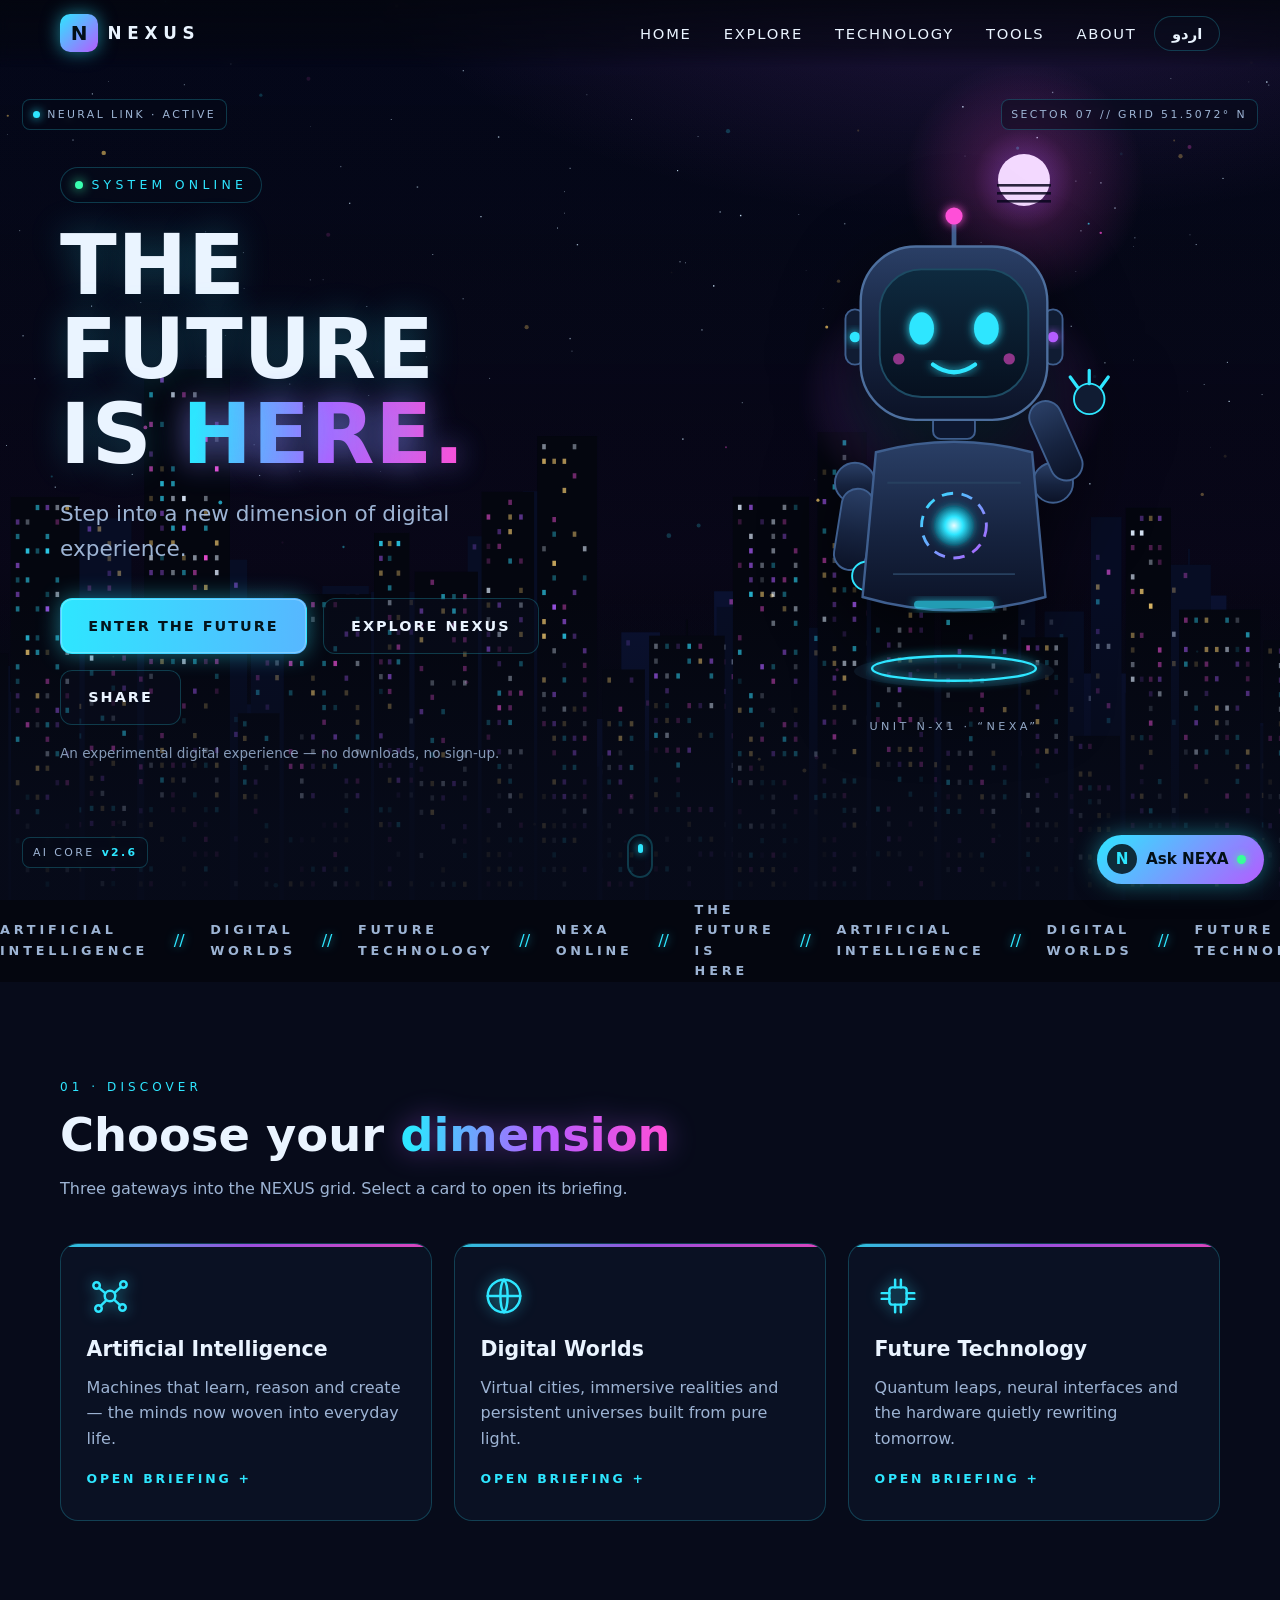
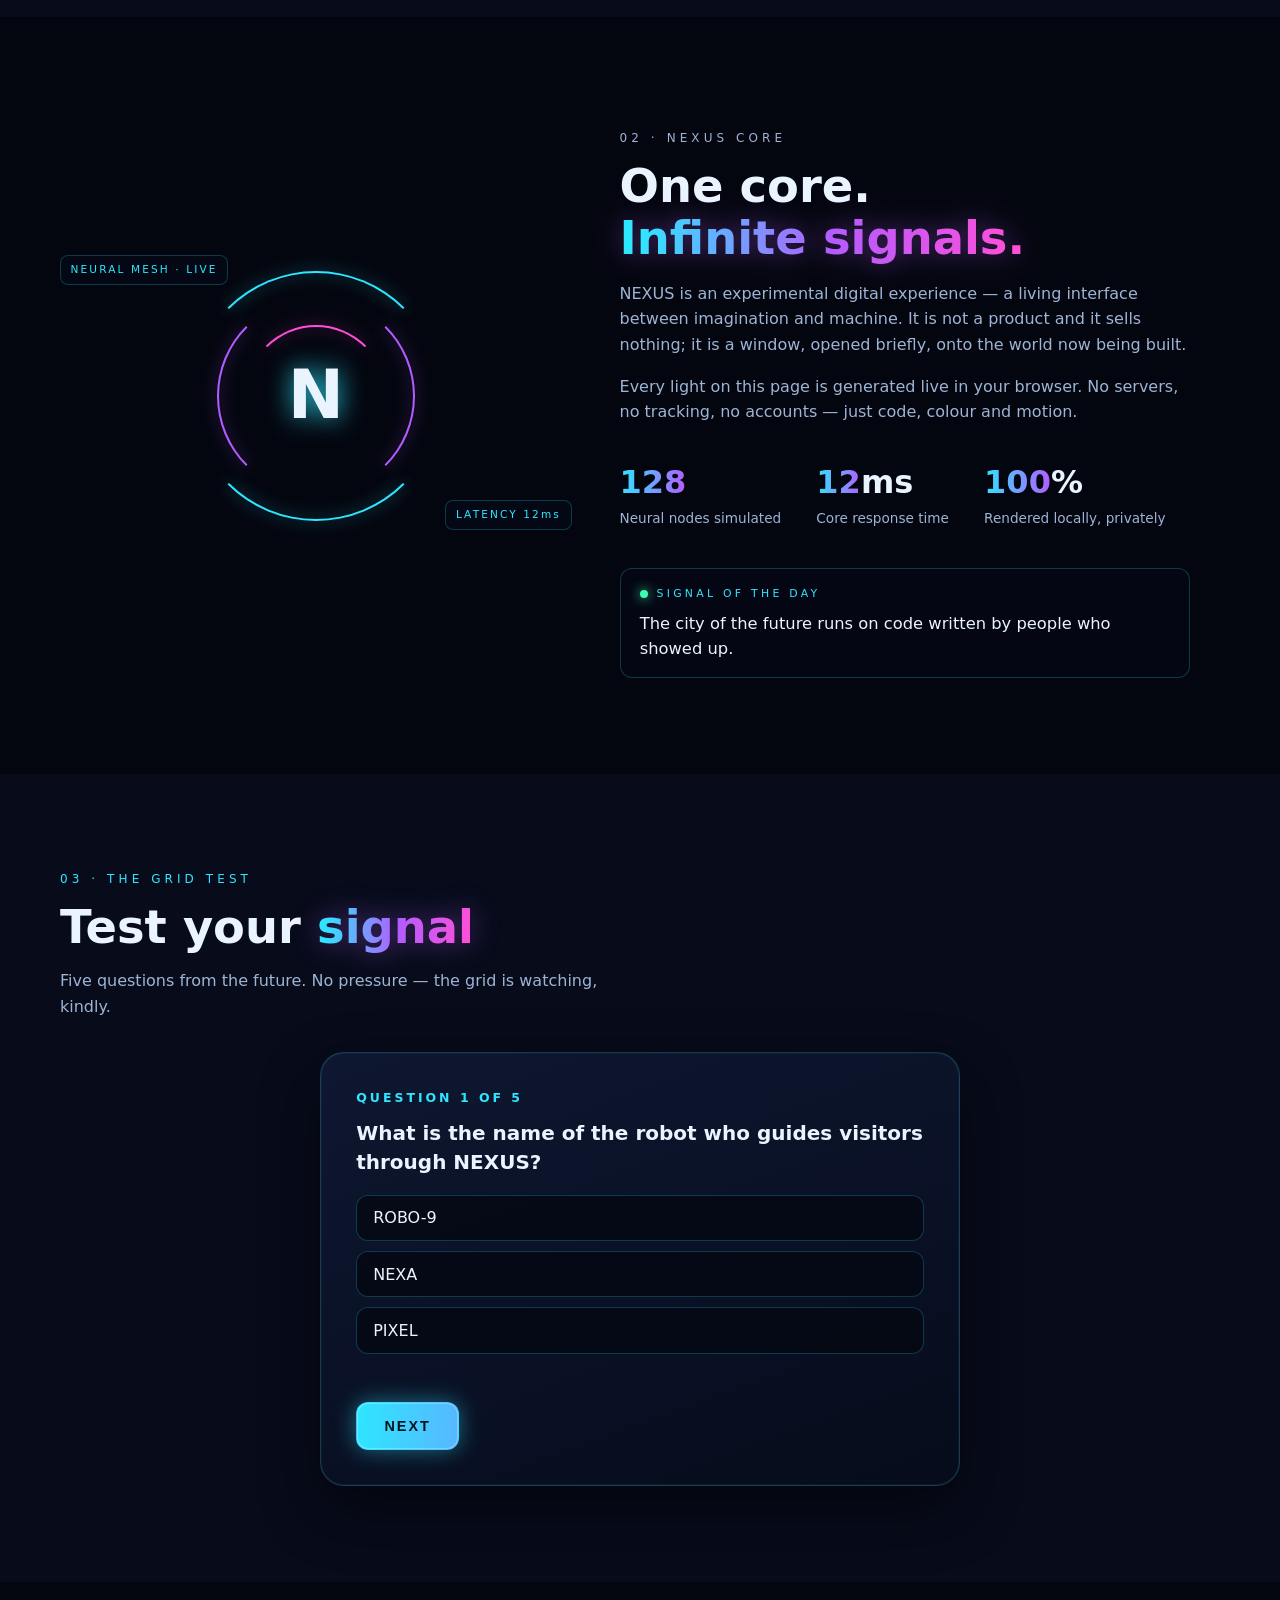
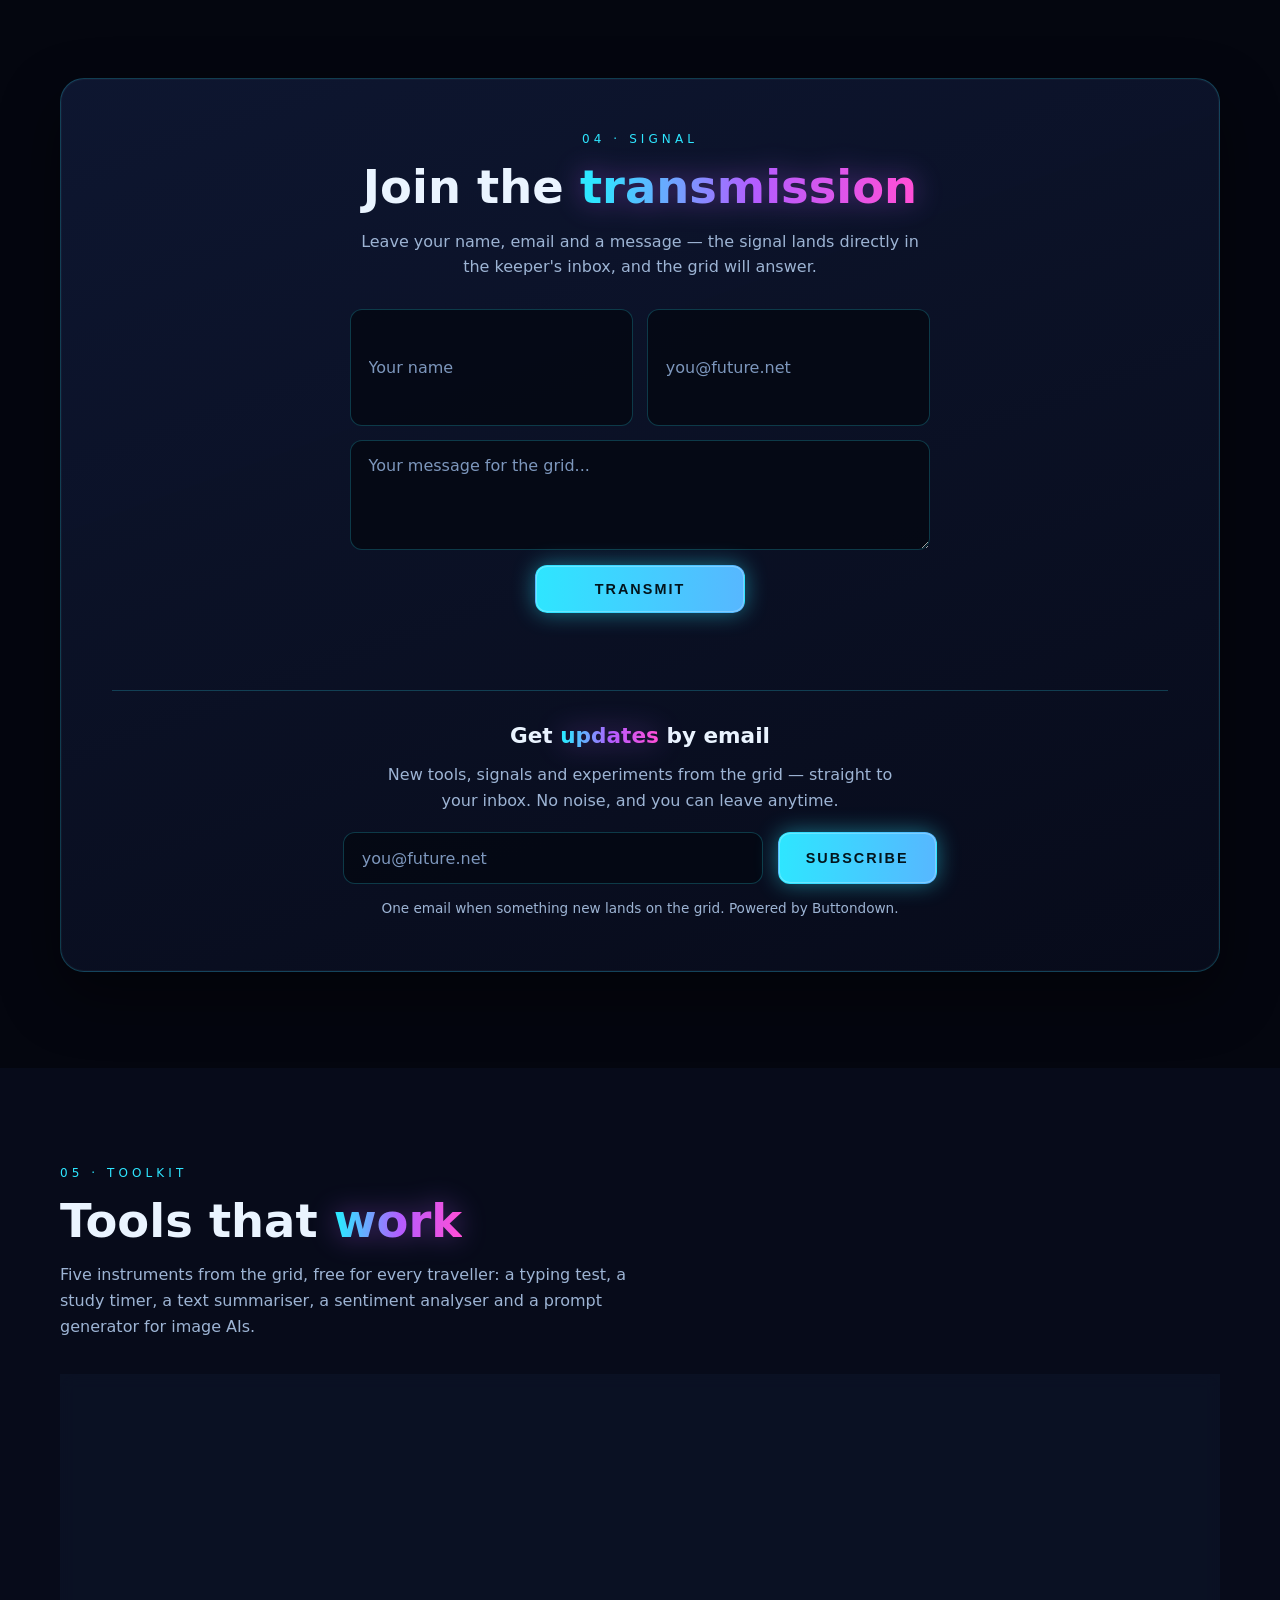
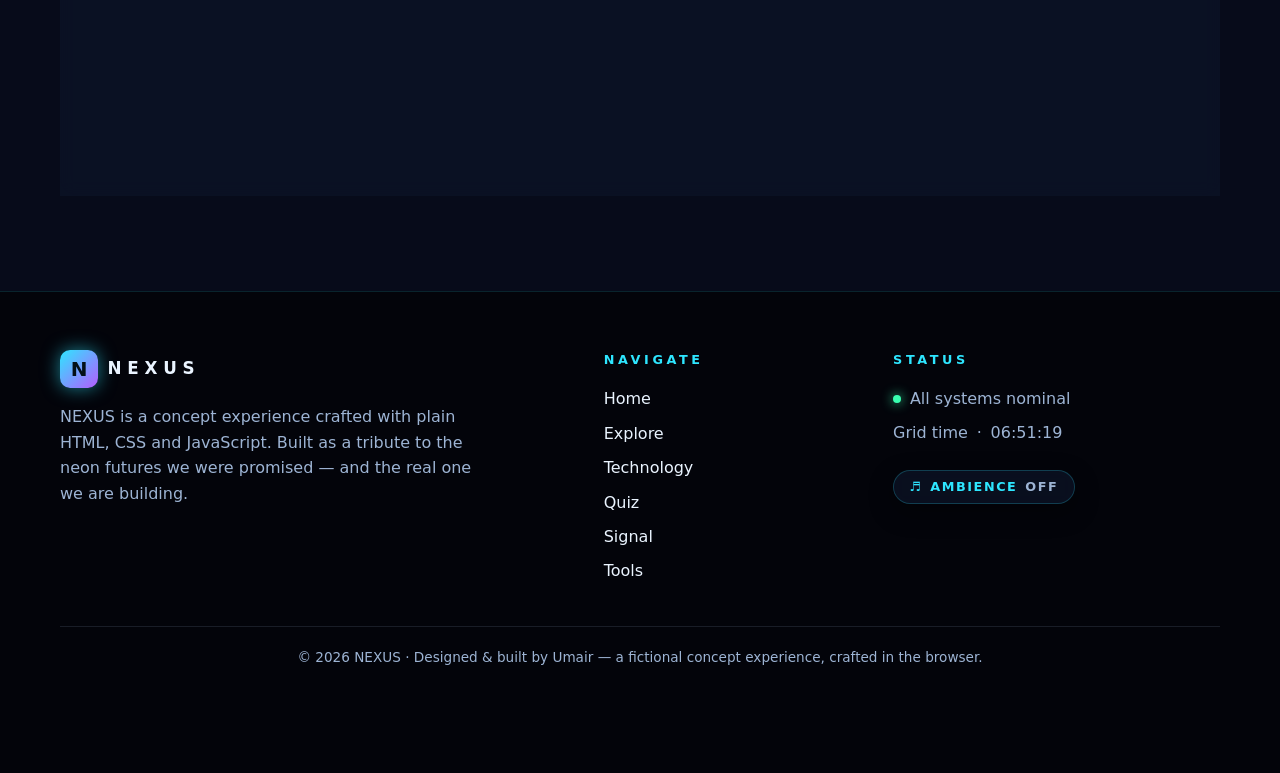
==== index.html @ e4072f74 "Toolkit index with separate tool pages (v16)" ====
<!DOCTYPE html>
<html lang="en">
<head>
<meta charset="UTF-8">
<meta name="viewport" content="width=device-width, initial-scale=1.0">
<meta name="theme-color" content="#04060f">
<title>NEXUS — The Future Is Here</title>
<meta name="description" content="NEXUS is an experimental digital experience: a neon gateway to artificial intelligence, digital worlds and future technology.">
<meta property="og:type" content="website">
<meta property="og:site_name" content="NEXUS">
<meta property="og:title" content="NEXUS — The Future Is Here">
<meta property="og:description" content="Step into a new dimension of digital experience. Meet NEXA, the guide bot of the grid.">
<meta property="og:url" content="https://ummiunoffical-coder.github.io/nexus/">
<meta property="og:image" content="https://ummiunoffical-coder.github.io/nexus/poster.jpg">
<meta property="og:image:width" content="1280">
<meta property="og:image:height" content="1920">
<meta property="og:image:alt" content="Official NEXUS poster: the robot NEXA standing in a neon cyberpunk city">
<meta name="twitter:card" content="summary_large_image">
<meta name="twitter:title" content="NEXUS — The Future Is Here">
<meta name="twitter:description" content="Step into a new dimension of digital experience. Meet NEXA, the guide bot of the grid.">
<meta name="twitter:image" content="https://ummiunoffical-coder.github.io/nexus/poster.jpg">
<link rel="canonical" href="https://ummiunoffical-coder.github.io/nexus/">
<meta name="robots" content="index, follow">
<link rel="icon" href="data:image/svg+xml,%3Csvg xmlns='http://www.w3.org/2000/svg' viewBox='0 0 32 32'%3E%3Crect width='32' height='32' rx='7' fill='%23050814'/%3E%3Cpath d='M9 23V9l14 14V9' stroke='%232ee6ff' stroke-width='3.4' fill='none' stroke-linecap='round' stroke-linejoin='round'/%3E%3C/svg%3E">
<link rel="stylesheet" href="style.css?v=20261115-16">
</head>
<body>

<!-- Boot intro + scroll progress -->
<div class="boot" id="bootOverlay" aria-hidden="true">
  <div class="boot-inner">
    <p class="boot-logo">NEXUS</p>
    <p class="boot-line">SYSTEM BOOTING</p>
    <div class="boot-bar"><span></span></div>
  </div>
</div>
<div class="scroll-progress" id="scrollProgress" aria-hidden="true"></div>

<!-- Skip link for keyboard users -->
<a class="skip-link" href="#explore" data-i18n="skip">Skip to content</a>

<!-- ================= HEADER / NAVIGATION ================= -->
<header class="site-header" id="top">
  <nav class="nav container" aria-label="Main navigation">
    <a class="wordmark" href="#home" aria-label="NEXUS home">
      <span class="wordmark-mark" aria-hidden="true">N</span>
      <span class="wordmark-text">NEXUS</span>
    </a>
    <div class="nav-right">
    <ul class="nav-links" id="navLinks">
      <li><a href="#home" data-i18n="nav.home">Home</a></li>
      <li><a href="#explore" data-i18n="nav.explore">Explore</a></li>
      <li><a href="#technology" data-i18n="nav.technology">Technology</a></li>
      <li><a href="#tools" data-i18n="nav.tools">Tools</a></li>
      <li><a href="#about" data-i18n="nav.about">About</a></li>
    </ul>
    <button class="lang-toggle" id="langToggle" type="button" aria-label="Switch language to Urdu">اردو</button>
    <button class="nav-toggle" id="navToggle" aria-expanded="false" aria-controls="navLinks" aria-label="Open menu">
      <span></span><span></span><span></span>
    </button>
    </div>
  </nav>
</header>

<main>
<!-- ================= HERO ================= -->
<section class="hero" id="home" aria-label="NEXUS hero">
  <!-- Animated neon city rendered on canvas by script.js -->
  <canvas id="cityCanvas" class="city-canvas" aria-hidden="true"></canvas>
  <div class="hero-fog" aria-hidden="true"></div>

  <!-- Floating HUD labels -->
  <div class="hud hud-tl" aria-hidden="true"><span class="hud-dot"></span>NEURAL LINK · ACTIVE</div>
  <div class="hud hud-tr" aria-hidden="true">SECTOR 07 // GRID 51.5072° N</div>
  <div class="hud hud-bl" aria-hidden="true">AI CORE <strong>v2.6</strong></div>
  <div class="hud hud-br" aria-hidden="true">PWR ▮▮▮▮▯ 98%</div>

  <div class="hero-inner container">
    <div class="hero-copy">
      <p class="status-label"><span class="status-dot" aria-hidden="true"></span><span data-i18n="hero.status">SYSTEM ONLINE</span></p>
      <h1 class="hero-title">THE FUTURE<br>IS <span class="grad-text">HERE.</span></h1>
      <p class="hero-sub" data-i18n="hero.sub">Step into a new dimension of digital experience.</p>
      <div class="hero-actions">
        <a class="btn btn-primary" href="#explore" id="enterBtn" data-i18n="hero.enter">ENTER THE FUTURE</a>
        <a class="btn btn-ghost" href="#technology" data-i18n="hero.explore">EXPLORE NEXUS</a>
        <a class="btn btn-ghost" href="https://wa.me/?text=NEXUS%20%E2%80%94%20The%20Future%20Is%20Here.%20Step%20into%20a%20new%20dimension%20of%20digital%20experience%3A%20https%3A%2F%2Fummiunoffical-coder.github.io%2Fnexus%2F" target="_blank" rel="noopener" data-i18n="hero.share">SHARE</a>
      </div>
      <p class="hero-note" data-i18n="hero.note">An experimental digital experience — no downloads, no sign-up.</p>
    </div>

    <!-- ===== Friendly AI robot (layered SVG, animated by CSS/JS) ===== -->
    <div class="robot-wrap" id="robotWrap" aria-hidden="true">
      <div class="robot-halo"></div>
      <svg class="robot" viewBox="0 0 420 540" aria-hidden="true" focusable="false">
        <defs>
          <linearGradient id="bodyGrad" x1="0" y1="0" x2="0" y2="1">
            <stop offset="0" stop-color="#2a3f66"/>
            <stop offset=".55" stop-color="#16233f"/>
            <stop offset="1" stop-color="#0b1226"/>
          </linearGradient>
          <linearGradient id="faceGrad" x1="0" y1="0" x2="0" y2="1">
            <stop offset="0" stop-color="#0e2a3f"/>
            <stop offset="1" stop-color="#06101f"/>
          </linearGradient>
          <linearGradient id="accentGrad" x1="0" y1="0" x2="1" y2="1">
            <stop offset="0" stop-color="#2ee6ff"/>
            <stop offset="1" stop-color="#b45cff"/>
          </linearGradient>
          <radialGradient id="coreGrad" cx=".5" cy=".5" r=".5">
            <stop offset="0" stop-color="#eafcff"/>
            <stop offset=".45" stop-color="#2ee6ff"/>
            <stop offset="1" stop-color="#0e5a74"/>
          </radialGradient>
          <filter id="softGlow" x="-60%" y="-60%" width="220%" height="220%">
            <feGaussianBlur stdDeviation="5" result="b"/>
            <feMerge><feMergeNode in="b"/><feMergeNode in="SourceGraphic"/></feMerge>
          </filter>
        </defs>

        <!-- hover glow disc -->
        <ellipse class="hover-disc" cx="210" cy="498" rx="105" ry="17" fill="#123" opacity=".55"/>
        <ellipse class="hover-ring" cx="210" cy="495" rx="86" ry="13" fill="none" stroke="#2ee6ff" stroke-width="2.5" filter="url(#softGlow)"/>

        <!-- left arm (viewer left, resting) -->
        <g class="arm arm-left">
          <circle cx="106" cy="300" r="21" fill="url(#bodyGrad)" stroke="#3f5f8f" stroke-width="2"/>
          <rect x="88" y="306" width="34" height="86" rx="17" fill="url(#bodyGrad)" stroke="#3f5f8f" stroke-width="2" transform="rotate(9 105 349)"/>
          <circle cx="118" cy="398" r="15" fill="#101c33" stroke="#2ee6ff" stroke-width="2"/>
        </g>
        <!-- right arm (viewer right, friendly wave) -->
        <g class="arm arm-right">
          <circle cx="314" cy="300" r="21" fill="url(#bodyGrad)" stroke="#3f5f8f" stroke-width="2"/>
          <rect x="300" y="212" width="34" height="88" rx="17" fill="url(#bodyGrad)" stroke="#3f5f8f" stroke-width="2" transform="rotate(-24 317 256)"/>
          <circle cx="352" cy="212" r="16" fill="#101c33" stroke="#2ee6ff" stroke-width="2"/>
          <path d="M352 196 v-14 M340 200 l-8-11 M364 200 l8-11" stroke="#2ee6ff" stroke-width="3.4" stroke-linecap="round"/>
        </g>

        <!-- torso -->
        <path d="M128 268 Q210 246 292 268 L306 420 Q210 448 114 420 Z" fill="url(#bodyGrad)" stroke="#3f5f8f" stroke-width="2.5"/>
        <path d="M140 300 H280 M146 396 H274" stroke="#27405f" stroke-width="2"/>
        <!-- chest core -->
        <circle class="core-ring" cx="210" cy="345" r="34" fill="none" stroke="url(#accentGrad)" stroke-width="3"/>
        <circle class="core" cx="210" cy="345" r="21" fill="url(#coreGrad)" filter="url(#softGlow)"/>
        <!-- waist light strip -->
        <rect x="168" y="424" width="84" height="8" rx="4" fill="#2ee6ff" opacity=".65" filter="url(#softGlow)"/>

        <!-- neck -->
        <rect x="188" y="228" width="44" height="26" rx="8" fill="#0d1730" stroke="#3f5f8f" stroke-width="2"/>

        <!-- head group (gentle tilt via CSS) -->
        <g class="robot-head">
          <!-- antenna -->
          <line x1="210" y1="58" x2="210" y2="26" stroke="#3f5f8f" stroke-width="5" stroke-linecap="round"/>
          <circle class="antenna-orb" cx="210" cy="20" r="9" fill="#ff4fd8" filter="url(#softGlow)"/>
          <!-- ear pods -->
          <rect x="96" y="118" width="20" height="58" rx="10" fill="#101c33" stroke="#3f5f8f" stroke-width="2"/>
          <rect x="304" y="118" width="20" height="58" rx="10" fill="#101c33" stroke="#3f5f8f" stroke-width="2"/>
          <circle cx="106" cy="147" r="5.5" fill="#2ee6ff" filter="url(#softGlow)"/>
          <circle cx="314" cy="147" r="5.5" fill="#b45cff" filter="url(#softGlow)"/>
          <!-- head shell -->
          <rect x="112" y="52" width="196" height="182" rx="58" fill="url(#bodyGrad)" stroke="#4d6f9e" stroke-width="2.5"/>
          <!-- face screen -->
          <rect x="132" y="76" width="156" height="134" rx="44" fill="url(#faceGrad)" stroke="#1d4b63" stroke-width="2"/>
          <!-- eyes -->
          <g class="eyes">
            <ellipse class="eye" cx="176" cy="138" rx="13" ry="17" fill="#2ee6ff" filter="url(#softGlow)"/>
            <ellipse class="eye" cx="244" cy="138" rx="13" ry="17" fill="#2ee6ff" filter="url(#softGlow)"/>
          </g>
          <!-- smile -->
          <path d="M188 176 Q210 192 232 176" fill="none" stroke="#2ee6ff" stroke-width="4.5" stroke-linecap="round" filter="url(#softGlow)"/>
          <!-- cheeks -->
          <circle cx="152" cy="170" r="6" fill="#ff4fd8" opacity=".55"/>
          <circle cx="268" cy="170" r="6" fill="#ff4fd8" opacity=".55"/>
        </g>
      </svg>
      <p class="robot-tag">UNIT N-X1 · “NEXA”</p>
    </div>
  </div>

  <a class="scroll-cue" href="#explore" aria-label="Scroll down to explore">
    <span></span>
  </a>
</section>

<!-- ================= DISCOVER ================= -->
<div class="marquee" aria-hidden="true">
  <div class="marquee-track">
    <span>ARTIFICIAL INTELLIGENCE</span><i>//</i><span>DIGITAL WORLDS</span><i>//</i><span>FUTURE TECHNOLOGY</span><i>//</i><span>NEXA ONLINE</span><i>//</i><span>THE FUTURE IS HERE</span><i>//</i>
    <span>ARTIFICIAL INTELLIGENCE</span><i>//</i><span>DIGITAL WORLDS</span><i>//</i><span>FUTURE TECHNOLOGY</span><i>//</i><span>NEXA ONLINE</span><i>//</i><span>THE FUTURE IS HERE</span><i>//</i>
  </div>
</div>

<section class="section" id="explore" aria-labelledby="discoverTitle">
  <div class="container">
    <p class="section-kicker reveal" data-i18n="discover.kicker">01 · DISCOVER</p>
    <h2 class="section-title reveal" id="discoverTitle" data-i18n="discover.title">Choose your <span class="grad-text">dimension</span></h2>
    <p class="section-sub reveal" data-i18n="discover.sub">Three gateways into the NEXUS grid. Select a card to open its briefing.</p>

    <div class="cards">
      <article class="card reveal" tabindex="0" role="button" aria-expanded="false" data-card>
        <div class="card-icon" aria-hidden="true">
          <svg viewBox="0 0 48 48"><circle cx="24" cy="24" r="5.5"/><circle cx="10" cy="13" r="3.4"/><circle cx="38" cy="12" r="3.4"/><circle cx="12" cy="37" r="3.4"/><circle cx="37" cy="36" r="3.4"/><path d="M19 21 12.5 15.5M29 20.5 35 15M20 28.5 14 34.5M28.5 28 34.5 33.5"/></svg>
        </div>
        <h3 data-i18n="card1.title">Artificial Intelligence</h3>
        <p data-i18n="card1.text">Machines that learn, reason and create — the minds now woven into everyday life.</p>
        <div class="card-more">
          <p data-i18n="card1.more">From language models to vision systems, modern AI predicts, generates and decides in milliseconds. NEXUS maps where this intelligence is heading next — and what it means for the humans guiding it.</p>
        </div>
        <span class="card-cta">OPEN BRIEFING +</span>
      </article>

      <article class="card reveal" tabindex="0" role="button" aria-expanded="false" data-card>
        <div class="card-icon" aria-hidden="true">
          <svg viewBox="0 0 48 48"><circle cx="24" cy="24" r="17"/><path d="M7 24h34M24 7c5 5.4 5 28.6 0 34M24 7c-5 5.4-5 28.6 0 34"/></svg>
        </div>
        <h3 data-i18n="card2.title">Digital Worlds</h3>
        <p data-i18n="card2.text">Virtual cities, immersive realities and persistent universes built from pure light.</p>
        <div class="card-more">
          <p data-i18n="card2.more">Digital worlds are no longer games alone — they are workplaces, classrooms and concert halls. Step through the portal and explore how entire societies are being prototyped inside simulated space.</p>
        </div>
        <span class="card-cta">OPEN BRIEFING +</span>
      </article>

      <article class="card reveal" tabindex="0" role="button" aria-expanded="false" data-card>
        <div class="card-icon" aria-hidden="true">
          <svg viewBox="0 0 48 48"><rect x="15" y="15" width="18" height="18" rx="3"/><path d="M21 15V7M27 15V7M21 41v-8M27 41v-8M15 21H7M15 27H7M41 21h-8M41 27h-8"/></svg>
        </div>
        <h3 data-i18n="card3.title">Future Technology</h3>
        <p data-i18n="card3.text">Quantum leaps, neural interfaces and the hardware quietly rewriting tomorrow.</p>
        <div class="card-more">
          <p data-i18n="card3.more">Chips that think, networks that feel instant, machines that build machines. This briefing tracks the inventions moving from laboratory prototypes to the device in your pocket.</p>
        </div>
        <span class="card-cta">OPEN BRIEFING +</span>
      </article>
    </div>
  </div>
</section>

<!-- ================= NEXUS CORE ================= -->
<section class="section core-section" id="technology" aria-labelledby="coreTitle">
  <div class="container core-grid">
    <div class="core-visual reveal" aria-hidden="true">
      <div class="core-orb">
        <div class="ring ring-1"></div>
        <div class="ring ring-2"></div>
        <div class="ring ring-3"></div>
        <div class="core-center">N</div>
      </div>
      <div class="core-chip chip-a">NEURAL MESH · LIVE</div>
      <div class="core-chip chip-b">LATENCY 12ms</div>
    </div>
    <div class="core-copy">
      <p class="section-kicker reveal" data-i18n="core.kicker">02 · NEXUS CORE</p>
      <h2 class="section-title reveal" id="coreTitle" data-i18n="core.title">One core.<br><span class="grad-text">Infinite signals.</span></h2>
      <p class="reveal" data-i18n="core.p1">NEXUS is an experimental digital experience — a living interface between imagination and machine. It is not a product and it sells nothing; it is a window, opened briefly, onto the world now being built.</p>
      <p class="reveal" data-i18n="core.p2">Every light on this page is generated live in your browser. No servers, no tracking, no accounts — just code, colour and motion.</p>
      <dl class="stats reveal">
        <div><dt><span data-count="128">0</span></dt><dd data-i18n="core.stat1">Neural nodes simulated</dd></div>
        <div><dt><span data-count="12">0</span>ms</dt><dd data-i18n="core.stat2">Core response time</dd></div>
        <div><dt><span data-count="100">0</span>%</dt><dd data-i18n="core.stat3">Rendered locally, privately</dd></div>
      </dl>
      <div class="sotd reveal">
        <p class="sotd-label"><span class="status-dot" aria-hidden="true"></span><span data-i18n="sotd.label">SIGNAL OF THE DAY</span></p>
        <p class="sotd-text" id="sotdText">Tuning into today's frequency...</p>
      </div>
    </div>
  </div>
</section>

<!-- ================= THE GRID TEST (quiz) ================= -->
<section class="section" id="quiz" aria-labelledby="quizTitle">
  <div class="container">
    <p class="section-kicker reveal" data-i18n="quiz.kicker">03 · THE GRID TEST</p>
    <h2 class="section-title reveal" id="quizTitle" data-i18n="quiz.title">Test your <span class="grad-text">signal</span></h2>
    <p class="section-sub reveal" data-i18n="quiz.sub">Five questions from the future. No pressure — the grid is watching, kindly.</p>
    <div class="quiz-panel reveal" id="quizPanel">
      <p class="quiz-progress" id="quizProgress">Question 1 of 5</p>
      <h3 class="quiz-q" id="quizQ"></h3>
      <div class="quiz-opts" id="quizOpts"></div>
      <p class="quiz-feedback" id="quizFeedback" role="status" aria-live="polite"></p>
      <button class="btn btn-primary quiz-next" id="quizNext" type="button" hidden>NEXT</button>
      <div class="quiz-result" id="quizResult" hidden>
        <p class="quiz-score" id="quizScore"></p>
        <p class="quiz-rank" id="quizRank"></p>
        <button class="btn btn-ghost" id="quizRestart" type="button" data-i18n="quiz.playAgain">PLAY AGAIN</button>
      </div>
    </div>
  </div>
</section>

<!-- ================= SIGNAL ================= -->
<section class="section" id="signal" aria-labelledby="signalTitle">
  <div class="container">
    <div class="signal-panel reveal">
      <p class="section-kicker" data-i18n="signal.kicker">04 · SIGNAL</p>
      <h2 class="section-title" id="signalTitle" data-i18n="signal.title">Join the <span class="grad-text">transmission</span></h2>
      <p class="section-sub" data-i18n="signal.sub">Leave your name, email and a message — the signal lands directly in the keeper's inbox, and the grid will answer.</p>
      <form class="signal-form signal-form-v2" id="signalForm" novalidate>
        <div class="signal-row">
          <label class="visually-hidden" for="signalName">Your name</label>
          <input type="text" id="signalName" name="name" data-i18n-ph="signal.namePh" placeholder="Your name" autocomplete="name" maxlength="80">
          <label class="visually-hidden" for="signalEmail">Email address</label>
          <input type="email" id="signalEmail" name="email" data-i18n-ph="signal.emailPh" placeholder="you@future.net" autocomplete="email">
        </div>
        <label class="visually-hidden" for="signalMessage">Your message</label>
        <textarea id="signalMessage" name="message" rows="4" data-i18n-ph="signal.msgPh" placeholder="Your message for the grid..." maxlength="1500"></textarea>
        <button class="btn btn-primary" type="submit" id="signalBtn">TRANSMIT</button>
      </form>
      <p class="signal-msg" id="signalMsg" role="status" aria-live="polite"></p>
      <div class="updates-box">
        <h3 class="updates-title" data-i18n="updates.title">Get <span class="grad-text">updates</span> by email</h3>
        <p class="updates-sub" data-i18n="updates.sub">New tools, signals and experiments from the grid — straight to your inbox. No noise, and you can leave anytime.</p>
        <form class="updates-form embeddable-buttondown-form" action="https://buttondown.com/api/emails/embed-subscribe/nexusbyumair" method="post" target="popupwindow" onsubmit="window.open('https://buttondown.com/nexusbyumair', 'popupwindow')">
          <label class="visually-hidden" for="bdEmail">Email address for updates</label>
          <input type="email" name="email" id="bdEmail" data-i18n-ph="updates.emailPh" placeholder="you@future.net" autocomplete="email" required>
          <button class="btn btn-primary" type="submit" data-i18n="updates.btn">SUBSCRIBE</button>
        </form>
        <p class="updates-note" data-i18n="updates.note">One email when something new lands on the grid. Powered by Buttondown.</p>
      </div>
    </div>
  </div>
</section>

<!-- ================= TOOLS ================= -->
<section class="section" id="tools" aria-labelledby="toolsTitle">
  <div class="container">
    <p class="section-kicker reveal" data-i18n="tools.kicker">05 · TOOLKIT</p>
    <h2 class="section-title reveal" id="toolsTitle" data-i18n="tools.title">Tools that <span class="grad-text">work</span></h2>
    <p class="section-sub reveal" data-i18n="tools.sub">Five instruments from the grid, free for every traveller: a typing test, a study timer, a text summariser, a sentiment analyser and a prompt generator for image AIs.</p>

    <nav class="tools-index reveal" aria-label="Toolkit index">
      <a class="tool-row" href="#tool-typing">
        <span class="tool-num" aria-hidden="true">01</span>
        <span class="tool-row-main">
          <span class="tool-row-name" data-i18n="typing.title">Typing Test</span>
          <span class="tool-row-desc" data-i18n="typing.sub">Type the line below as fast as you can. The clock starts with your first keystroke — 60 seconds on the grid.</span>
        </span>
        <span class="tool-open" data-i18n="tools.open">OPEN</span>
      </a>
      <a class="tool-row" href="#tool-timer">
        <span class="tool-num" aria-hidden="true">02</span>
        <span class="tool-row-main">
          <span class="tool-row-name" data-i18n="study.title">Study Timer</span>
          <span class="tool-row-desc" data-i18n="study.sub">Focus in sprints, rest on schedule — the Pomodoro rhythm. Pick a length, press start, and the grid keeps time while you study.</span>
        </span>
        <span class="tool-open" data-i18n="tools.open">OPEN</span>
      </a>
      <a class="tool-row" href="#tool-summarizer">
        <span class="tool-num" aria-hidden="true">03</span>
        <span class="tool-row-main">
          <span class="tool-row-name" data-i18n="summ.title">Text Summarizer</span>
          <span class="tool-row-desc" data-i18n="summ.sub">Paste any text — English or اردو — and the grid picks its most important sentences, right here in your browser. Nothing is uploaded anywhere.</span>
        </span>
        <span class="tool-open" data-i18n="tools.open">OPEN</span>
      </a>
      <a class="tool-row" href="#tool-sentiment">
        <span class="tool-num" aria-hidden="true">04</span>
        <span class="tool-row-main">
          <span class="tool-row-name" data-i18n="sent.title">Sentiment Analyzer</span>
          <span class="tool-row-desc" data-i18n="sent.sub">How does a text feel? Paste English, Roman Urdu or اردو and the grid reads its mood from the words themselves.</span>
        </span>
        <span class="tool-open" data-i18n="tools.open">OPEN</span>
      </a>
      <a class="tool-row" href="#tool-prompt">
        <span class="tool-num" aria-hidden="true">05</span>
        <span class="tool-row-main">
          <span class="tool-row-name" data-i18n="prompt.title">AI Prompt Generator</span>
          <span class="tool-row-desc" data-i18n="prompt.sub">Describe a scene, pick a style and a light, and the grid writes a polished prompt for image generators. The prompt itself stays in English — that is the language image AIs understand best.</span>
        </span>
        <span class="tool-open" data-i18n="tools.open">OPEN</span>
      </a>
    </nav>
  </div>
</section>

<!-- ================= TOOL VIEW: TYPING TEST ================= -->
<section class="tool-view" id="view-typing" hidden aria-labelledby="viewTitle-typing">
  <div class="container">
    <a class="tool-back" href="#tools" data-i18n="tools.back">← All tools</a>
    <h2 class="tool-view-title" id="viewTitle-typing" data-i18n="typing.title">Typing Test</h2>
    <div class="tool-card reveal">
        <p class="tool-sub" data-i18n="typing.sub">Type the line below as fast as you can. The clock starts with your first keystroke — 60 seconds on the grid.</p>
        <p class="type-sample" id="ttSample" aria-label="Text to type"></p>
        <label class="visually-hidden" for="ttInput">Type here</label>
        <textarea id="ttInput" class="tool-area" rows="3" data-i18n-ph="typing.inputPh" placeholder="Start typing here..." autocomplete="off" autocapitalize="off" spellcheck="false"></textarea>
        <div class="tool-stats three">
          <div><span class="ts-num" id="ttTime">60</span><span class="ts-label" data-i18n="typing.seconds">Seconds left</span></div>
          <div><span class="ts-num" id="ttWpm">0</span><span class="ts-label" data-i18n="typing.wpm">WPM</span></div>
          <div><span class="ts-num" id="ttAcc">100%</span><span class="ts-label" data-i18n="typing.accuracy">Accuracy</span></div>
        </div>
        <p class="tool-result" id="ttResult" role="status" aria-live="polite" data-i18n="typing.resultIdle">Your rank will appear here.</p>
        <p class="tool-actions">
          <button class="btn btn-ghost" type="button" id="ttRestart" data-i18n="typing.restart">RESTART</button>
          <button class="btn btn-ghost" type="button" id="ttNew" data-i18n="typing.newText">NEW TEXT</button>
        </p>
    </div>
  </div>
</section>

<!-- ================= TOOL VIEW: STUDY TIMER ================= -->
<section class="tool-view" id="view-timer" hidden aria-labelledby="viewTitle-timer">
  <div class="container">
    <a class="tool-back" href="#tools" data-i18n="tools.back">← All tools</a>
    <h2 class="tool-view-title" id="viewTitle-timer" data-i18n="study.title">Study Timer</h2>
    <div class="tool-card reveal">
        <p class="tool-sub" data-i18n="study.sub">Focus in sprints, rest on schedule — the Pomodoro rhythm. Pick a length, press start, and the grid keeps time while you study.</p>
        <p class="study-display" id="stDisplay">25:00</p>
        <p class="tool-actions study-presets">
          <button class="btn btn-ghost st-preset is-active" type="button" data-mins="25" data-i18n="study.presetFocus">FOCUS · 25 MIN</button>
          <button class="btn btn-ghost st-preset" type="button" data-mins="15" data-i18n="study.presetSprint">SPRINT · 15 MIN</button>
          <button class="btn btn-ghost st-preset" type="button" data-mins="5" data-i18n="study.presetBreak">BREAK · 5 MIN</button>
        </p>
        <p class="tool-result" id="stStatus" role="status" aria-live="polite" data-i18n="study.ready">Ready when you are — pick a length and press START.</p>
        <p class="tool-actions">
          <button class="btn btn-primary" type="button" id="stToggle" data-i18n="study.start">START</button>
          <button class="btn btn-ghost" type="button" id="stReset" data-i18n="study.reset">RESET</button>
        </p>
    </div>
  </div>
</section>

<!-- ================= TOOL VIEW: TEXT SUMMARIZER ================= -->
<section class="tool-view" id="view-summarizer" hidden aria-labelledby="viewTitle-summarizer">
  <div class="container">
    <a class="tool-back" href="#tools" data-i18n="tools.back">← All tools</a>
    <h2 class="tool-view-title" id="viewTitle-summarizer" data-i18n="summ.title">Text Summarizer</h2>
    <div class="tool-card reveal">
        <p class="tool-sub" data-i18n="summ.sub">Paste any text — English or اردو — and the grid picks its most important sentences, right here in your browser. Nothing is uploaded anywhere.</p>
        <label class="visually-hidden" for="smInput">Text to summarise</label>
        <textarea id="smInput" class="tool-area" rows="5" data-i18n-ph="summ.inputPh" placeholder="Paste the text to summarise..." autocomplete="off" spellcheck="false"></textarea>
        <p class="tool-actions">
          <button class="btn btn-ghost tool-toggle sm-len is-active" type="button" data-keep="3" data-i18n="summ.lenShort">SHORT · TOP 3</button>
          <button class="btn btn-ghost tool-toggle sm-len" type="button" data-keep="5" data-i18n="summ.lenLong">LONG · TOP 5</button>
          <button class="btn btn-primary" type="button" id="smBtn" data-i18n="summ.btn">SUMMARISE</button>
        </p>
        <div class="tool-output" id="smOutput" hidden></div>
        <p class="tool-result" id="smStat" role="status" aria-live="polite" data-i18n="summ.idle">Your summary will appear here.</p>
    </div>
  </div>
</section>

<!-- ================= TOOL VIEW: SENTIMENT ANALYZER ================= -->
<section class="tool-view" id="view-sentiment" hidden aria-labelledby="viewTitle-sentiment">
  <div class="container">
    <a class="tool-back" href="#tools" data-i18n="tools.back">← All tools</a>
    <h2 class="tool-view-title" id="viewTitle-sentiment" data-i18n="sent.title">Sentiment Analyzer</h2>
    <div class="tool-card reveal">
        <p class="tool-sub" data-i18n="sent.sub">How does a text feel? Paste English, Roman Urdu or اردو and the grid reads its mood from the words themselves.</p>
        <label class="visually-hidden" for="saInput">Text to analyse</label>
        <textarea id="saInput" class="tool-area" rows="4" data-i18n-ph="sent.inputPh" placeholder="Paste a sentence, a review, a message..." autocomplete="off" spellcheck="false"></textarea>
        <p class="tool-actions">
          <button class="btn btn-primary" type="button" id="saBtn" data-i18n="sent.btn">ANALYSE</button>
        </p>
        <div class="sent-meter" aria-hidden="true"><div class="sent-meter-dot" id="saDot"></div></div>
        <div class="sent-scale" aria-hidden="true"><span data-i18n="sent.negative">NEGATIVE</span><span data-i18n="sent.positive">POSITIVE</span></div>
        <p class="tool-result" id="saResult" role="status" aria-live="polite" data-i18n="sent.idle">The verdict will appear here.</p>
    </div>
  </div>
</section>

<!-- ================= TOOL VIEW: AI PROMPT GENERATOR ================= -->
<section class="tool-view" id="view-prompt" hidden aria-labelledby="viewTitle-prompt">
  <div class="container">
    <a class="tool-back" href="#tools" data-i18n="tools.back">← All tools</a>
    <h2 class="tool-view-title" id="viewTitle-prompt" data-i18n="prompt.title">AI Prompt Generator</h2>
    <div class="tool-card tool-card-wide reveal">
        <p class="tool-sub" data-i18n="prompt.sub">Describe a scene, pick a style and a light, and the grid writes a polished prompt for image generators. The prompt itself stays in English — that is the language image AIs understand best.</p>
        <label class="visually-hidden" for="pgSubject">Scene to describe</label>
        <input type="text" id="pgSubject" class="tool-area" data-i18n-ph="prompt.subjectPh" placeholder="e.g. a lighthouse on a cliff at dawn" autocomplete="off" maxlength="160">
        <div class="tool-fields">
          <div>
            <label class="tool-label" for="pgStyle" data-i18n="prompt.styleLabel">Style</label>
            <select id="pgStyle" class="tool-select">
              <option value="cinematic" data-i18n="prompt.styleCinematic">Cinematic</option>
              <option value="photoreal" data-i18n="prompt.stylePhotoreal">Photoreal</option>
              <option value="anime" data-i18n="prompt.styleAnime">Anime</option>
              <option value="digital" data-i18n="prompt.styleDigital">Digital Art</option>
              <option value="render3d" data-i18n="prompt.style3d">3D Render</option>
            </select>
          </div>
          <div>
            <label class="tool-label" for="pgLight" data-i18n="prompt.lightLabel">Lighting / mood</label>
            <select id="pgLight" class="tool-select">
              <option value="golden" data-i18n="prompt.lightGolden">Golden hour</option>
              <option value="neon" data-i18n="prompt.lightNeon">Neon night</option>
              <option value="daylight" data-i18n="prompt.lightDaylight">Soft daylight</option>
              <option value="dramatic" data-i18n="prompt.lightDramatic">Dramatic shadows</option>
            </select>
          </div>
        </div>
        <label class="visually-hidden" for="pgOutput">Generated prompt</label>
        <textarea id="pgOutput" class="tool-area" rows="3" readonly data-i18n-ph="prompt.outputPh" placeholder="Your prompt will appear here..."></textarea>
        <p class="tool-actions">
          <button class="btn btn-primary" type="button" id="pgBtn" data-i18n="prompt.btn">GENERATE PROMPT</button>
          <button class="btn btn-ghost" type="button" id="pgCopy" data-i18n="prompt.copy">COPY</button>
        </p>
        <p class="tool-result" id="pgMsg" role="status" aria-live="polite" data-i18n="prompt.idle">Your prompt will appear here.</p>
    </div>
  </div>
</section>

</main>

<!-- ================= FOOTER / ABOUT ================= -->
<footer class="site-footer" id="about">
  <div class="container footer-grid">
    <div>
      <a class="wordmark" href="#home" aria-label="Back to top — NEXUS home">
        <span class="wordmark-mark" aria-hidden="true">N</span>
        <span class="wordmark-text">NEXUS</span>
      </a>
      <p class="footer-about" data-i18n="footer.about">NEXUS is a concept experience crafted with plain HTML, CSS and JavaScript. Built as a tribute to the neon futures we were promised — and the real one we are building.</p>
    </div>
    <nav aria-label="Footer navigation">
      <h3 class="footer-h" data-i18n="footer.navigate">Navigate</h3>
      <ul class="footer-links">
        <li><a href="#home" data-i18n="footer.navHome">Home</a></li>
        <li><a href="#explore" data-i18n="footer.navExplore">Explore</a></li>
        <li><a href="#technology" data-i18n="footer.navTech">Technology</a></li>
        <li><a href="#quiz" data-i18n="footer.navQuiz">Quiz</a></li>
        <li><a href="#signal" data-i18n="footer.navSignal">Signal</a></li>
        <li><a href="#tools" data-i18n="footer.navTools">Tools</a></li>
      </ul>
    </nav>
    <div>
      <h3 class="footer-h" data-i18n="footer.status">Status</h3>
      <p class="footer-status"><span class="status-dot" aria-hidden="true"></span><span data-i18n="footer.nominal">All systems nominal</span></p>
      <p class="footer-status"><span data-i18n="footer.gridTime">Grid time</span> · <span id="gridClock">--:--:--</span></p>
<!-- Ambient sound toggle (sound is generated live by script.js) -->
<button class="music-btn" id="musicBtn" type="button" aria-pressed="false" title="Ambient sound, generated live in your browser — no audio files">
  <span aria-hidden="true">&#9836;</span> <span data-i18n="footer.ambience">AMBIENCE</span> <span class="music-state" id="musicState">OFF</span>
</button>

    </div>
  </div>
  <p class="footer-base container" data-i18n="footer.credit">© 2026 NEXUS · Designed &amp; built by Umair — a fictional concept experience, crafted in the browser.</p>
</footer>



<!-- ================= NEXA GUIDE BOT ================= -->
<div class="nexa" id="nexa">
  <div class="nexa-panel" id="nexaPanel" hidden role="dialog" aria-label="Chat with NEXA, the NEXUS guide bot">
    <div class="nexa-head">
      <div class="nexa-avatar" aria-hidden="true">N</div>
      <div class="nexa-head-copy">
        <p class="nexa-name">NEXA</p>
        <p class="nexa-status"><span class="status-dot" aria-hidden="true"></span><span data-i18n="nexa.status">Online · answers NEXUS questions</span></p>
      </div>
      <button class="nexa-voice" id="nexaVoice" type="button" aria-pressed="false" aria-label="Hear NEXA replies aloud" title="Hear NEXA replies aloud"><svg viewBox="0 0 24 24" width="19" height="19" fill="none" stroke="currentColor" stroke-width="2" stroke-linecap="round" stroke-linejoin="round" aria-hidden="true"><path d="M11 5 6 9H3v6h3l5 4z" fill="currentColor" stroke="none"/><path class="nexa-voice-waves" d="M15.5 8.5a5 5 0 0 1 0 7"/><path class="nexa-voice-waves" d="M18.4 5.8a9.2 9.2 0 0 1 0 12.4"/></svg></button>
      <button class="nexa-close" id="nexaClose" type="button" aria-label="Close chat">&times;</button>
    </div>
    <div class="nexa-msgs" id="nexaMsgs" aria-live="polite"></div>
    <div class="nexa-chips" id="nexaChips">
      <button type="button" class="nexa-chip" data-q="What is NEXUS?">What is NEXUS?</button>
      <button type="button" class="nexa-chip" data-q="Tell me about Artificial Intelligence">Artificial Intelligence</button>
      <button type="button" class="nexa-chip" data-q="Is NEXUS free?">Is it free?</button>
      <button type="button" class="nexa-chip" data-q="How do I join the signal?">Join the signal</button>
      <button type="button" class="nexa-chip" lang="ur" data-q="نیکسس کیا ہے؟">نیکسس کیا ہے؟</button>
      <button type="button" class="nexa-chip" data-q="What is the signal of the day?">Signal of the Day</button>
      <button type="button" class="nexa-chip" lang="ur" data-q="ٹائپنگ ٹیسٹ کیا ہے؟">ٹائپنگ ٹیسٹ</button>
      <button type="button" class="nexa-chip" lang="ur" data-q="آج کا سگنل کیا ہے؟">آج کا سگنل</button>
    </div>
    <form class="nexa-form" id="nexaForm">
      <label class="visually-hidden" for="nexaInput">Ask NEXA a question</label>
      <input type="text" id="nexaInput" data-i18n-ph="nexa.placeholder" placeholder="Ask NEXA about NEXUS..." autocomplete="off" maxlength="300">
      <button class="nexa-mic" id="nexaMic" type="button" aria-pressed="false" aria-label="Ask NEXA by voice" title="Ask by voice"><svg viewBox="0 0 24 24" width="18" height="18" fill="none" stroke="currentColor" stroke-width="2" stroke-linecap="round" stroke-linejoin="round" aria-hidden="true"><rect x="9" y="2.5" width="6" height="11" rx="3"/><path d="M5.5 11a6.5 6.5 0 0 0 13 0"/><path d="M12 17.5V21"/></svg></button>
      <button class="nexa-send" type="submit" aria-label="Send message">&#10148;</button>
    </form>
  </div>
  <button class="nexa-launch" id="nexaLaunch" type="button" aria-expanded="false" aria-controls="nexaPanel" aria-label="Open chat with NEXA">
    <span class="nexa-launch-mark" aria-hidden="true">N</span>
    <span class="nexa-launch-text" data-i18n="nexa.ask">Ask NEXA</span>
    <span class="nexa-launch-dot" aria-hidden="true"></span>
  </button>
</div>

<script src="script.js?v=20261115-16"></script>
</body>
</html>
---- style.css ----
/* ============================================================
   NEXUS — style.css
   Cyberpunk theme: deep navy night, electric blue / violet /
   magenta neon. Mobile-first, accessible, motion-safe.
   ============================================================ */

/* ---------- Design tokens ---------- */
:root{
  --bg:#04060f;
  --bg-2:#070b1a;
  --panel:rgba(13,20,40,.72);
  --line:rgba(46,230,255,.22);
  --ink:#eaf4ff;
  --muted:#9db4d4;
  --cyan:#2ee6ff;
  --violet:#b45cff;
  --magenta:#ff4fd8;
  --radius:18px;
  --font:"Segoe UI",system-ui,-apple-system,Roboto,"Helvetica Neue",Arial,sans-serif;
  --font-display:"Segoe UI",system-ui,-apple-system,Roboto,Arial,sans-serif;
}
*{box-sizing:border-box;margin:0;padding:0}
html{scroll-behavior:smooth;overflow-x:clip}
body{
  background:var(--bg);
  color:var(--ink);
  font-family:var(--font);
  line-height:1.6;
  overflow-x:hidden;
}
img,svg{display:block;max-width:100%}
a{color:var(--cyan)}
.container{width:min(1160px,100% - 2.5rem);margin-inline:auto}
.visually-hidden{position:absolute;width:1px;height:1px;overflow:hidden;clip:rect(0 0 0 0);white-space:nowrap}

/* Visible keyboard focus everywhere */
:focus-visible{outline:2px solid var(--cyan);outline-offset:3px;border-radius:6px}

/* Skip link */
.skip-link{
  position:fixed;top:-60px;left:1rem;z-index:200;
  background:var(--cyan);color:#03222b;font-weight:700;
  padding:.55rem 1rem;border-radius:0 0 10px 10px;text-decoration:none;
  transition:top .25s ease;
}
.skip-link:focus{top:0}

/* ---------- Header ---------- */
.site-header{
  position:absolute;inset:0 0 auto 0;z-index:100;
  background:linear-gradient(180deg,rgba(4,6,15,.88),rgba(4,6,15,.55) 70%,transparent);
  backdrop-filter:blur(6px);
}
.nav{display:flex;align-items:center;justify-content:space-between;padding:.9rem 0}
.wordmark{display:inline-flex;align-items:center;gap:.6rem;text-decoration:none;color:var(--ink)}
.wordmark-mark{
  display:grid;place-items:center;width:38px;height:38px;border-radius:10px;
  font-weight:900;font-size:1.25rem;color:#031018;
  background:linear-gradient(135deg,var(--cyan),var(--violet));
  box-shadow:0 0 18px rgba(46,230,255,.55);
}
.wordmark-text{font-weight:800;letter-spacing:.34em;font-size:1.05rem}
.nav-links{display:flex;gap:2rem;list-style:none}
.nav-links a{
  color:var(--ink);text-decoration:none;font-size:.92rem;letter-spacing:.12em;
  text-transform:uppercase;padding:.3rem 0;position:relative;
}
.nav-links a::after{
  content:"";position:absolute;left:0;bottom:0;height:2px;width:0;
  background:linear-gradient(90deg,var(--cyan),var(--magenta));
  transition:width .3s ease;
}
.nav-links a:hover::after,.nav-links a:focus-visible::after{width:100%}
.nav-toggle{
  display:none;background:none;border:1px solid var(--line);border-radius:10px;
  width:44px;height:40px;cursor:pointer;padding:9px;
}
.nav-toggle span{display:block;height:2px;background:var(--cyan);margin:5px 0;border-radius:2px}

/* ---------- Hero ---------- */
.hero{
  position:relative;min-height:100svh;display:flex;flex-direction:column;
  justify-content:center;overflow:hidden;
  background:
    radial-gradient(1100px 520px at 78% -10%,rgba(180,92,255,.20),transparent 60%),
    radial-gradient(900px 500px at 8% 108%,rgba(46,230,255,.14),transparent 60%),
    linear-gradient(180deg,#05081a 0%,#04060f 78%);
  padding:6.5rem 0 4.5rem;
}
.city-canvas{position:absolute;inset:0;width:100%;height:100%}
.hero-fog{
  position:absolute;inset:auto 0 0 0;height:34%;pointer-events:none;
  background:linear-gradient(180deg,transparent,rgba(7,11,26,.88) 78%);
}
.hero-inner{
  position:relative;z-index:3;display:grid;gap:2.5rem;align-items:center;
}
@media (min-width:900px){
  .hero-inner{grid-template-columns:1.05fr .95fr}
}

/* HUD labels */
.hud{
  position:absolute;z-index:2;font-size:.68rem;letter-spacing:.22em;color:var(--muted);
  border:1px solid var(--line);border-radius:8px;padding:.35rem .6rem;
  background:rgba(6,10,24,.45);backdrop-filter:blur(3px);
  display:none;align-items:center;gap:.45rem;
}
@media (min-width:900px){.hud{display:inline-flex}}
.hud strong{color:var(--cyan)}
.hud-dot{width:7px;height:7px;border-radius:50%;background:var(--cyan);box-shadow:0 0 10px var(--cyan);animation:pulse 2.2s infinite}
.hud-tl{top:6.2rem;left:1.4rem}
.hud-tr{top:6.2rem;right:1.4rem}
.hud-bl{bottom:2rem;left:1.4rem}
.hud-br{bottom:2rem;right:1.4rem}

/* Hero copy + entrance animation */
.hero-copy{animation:rise .9s cubic-bezier(.2,.7,.2,1) both}
.status-label{
  display:inline-flex;align-items:center;gap:.55rem;
  font-size:.78rem;letter-spacing:.34em;color:var(--cyan);
  border:1px solid var(--line);padding:.42rem .85rem;border-radius:999px;
  background:rgba(6,12,26,.55);margin-bottom:1.3rem;
}
.status-dot{width:8px;height:8px;border-radius:50%;background:#39ffb0;box-shadow:0 0 12px #39ffb0;animation:pulse 1.8s infinite}
.hero-title{
  font-family:var(--font-display);
  font-size:clamp(2.7rem,8.5vw,5.2rem);
  line-height:1.02;font-weight:900;letter-spacing:.01em;
  text-shadow:0 0 34px rgba(46,230,255,.25);
}
.grad-text{
  background:linear-gradient(92deg,var(--cyan) 5%,var(--violet) 52%,var(--magenta) 98%);
  -webkit-background-clip:text;background-clip:text;color:transparent;
  filter:drop-shadow(0 0 14px rgba(180,92,255,.45));
}
.hero-sub{font-size:clamp(1.05rem,2.4vw,1.35rem);color:var(--muted);margin:1.2rem 0 2rem;max-width:34ch}
.hero-actions{display:flex;flex-wrap:wrap;gap:1rem}
.hero-note{margin-top:1.1rem;font-size:.85rem;color:var(--muted);opacity:.85}

/* Buttons */
.btn{
  display:inline-block;text-decoration:none;cursor:pointer;
  font-weight:800;letter-spacing:.14em;font-size:.9rem;
  padding:.95rem 1.7rem;border-radius:12px;border:1px solid transparent;
  transition:transform .18s ease,box-shadow .25s ease,background .25s ease;
}
.btn:active{transform:translateY(1px) scale(.98)}
.btn-primary{
  color:#03141c;background:linear-gradient(92deg,var(--cyan),#57b7ff);
  box-shadow:0 0 22px rgba(46,230,255,.45),inset 0 0 0 1px rgba(255,255,255,.25);
}
.btn-primary:hover{box-shadow:0 0 34px rgba(46,230,255,.75);transform:translateY(-2px)}
.btn-ghost{
  color:var(--ink);background:rgba(10,16,34,.4);border-color:var(--line);
}
.btn-ghost:hover{border-color:var(--violet);box-shadow:0 0 22px rgba(180,92,255,.4);transform:translateY(-2px)}

/* Robot */
.robot-wrap{position:relative;justify-self:center;width:min(400px,86vw);animation:rise 1.1s .15s cubic-bezier(.2,.7,.2,1) both;will-change:transform}
.robot-halo{
  position:absolute;inset:6% -4% auto;height:62%;border-radius:50%;
  background:radial-gradient(closest-side,rgba(46,230,255,.22),rgba(180,92,255,.10) 55%,transparent 72%);
  filter:blur(6px);
}
.robot{position:relative;animation:floaty 5.2s ease-in-out infinite;filter:drop-shadow(0 18px 34px rgba(0,0,0,.55))}
.robot-head{transform-origin:210px 150px;animation:headTilt 7s ease-in-out infinite}
.eyes .eye{transform-origin:center;animation:blink 4.6s infinite}
.core{animation:corePulse 2.6s ease-in-out infinite}
.core-ring{transform-origin:210px 345px;animation:ringSpin 14s linear infinite;stroke-dasharray:12 9}
.antenna-orb{animation:pulse 2.4s infinite}
.hover-ring{transform-origin:210px 495px;animation:ringPulse 3s ease-in-out infinite}
.arm-right{transform-origin:314px 300px;animation:wave 4.8s ease-in-out infinite}
.robot-tag{
  text-align:center;margin-top:.4rem;font-size:.7rem;letter-spacing:.3em;color:var(--muted);
}

/* Scroll cue */
.scroll-cue{
  position:absolute;left:50%;bottom:1.4rem;transform:translateX(-50%);z-index:3;
  width:26px;height:44px;border:2px solid var(--line);border-radius:14px;display:none;
}
@media (min-width:900px){.scroll-cue{display:block}}
.scroll-cue span{
  position:absolute;left:50%;top:8px;width:5px;height:9px;margin-left:-2.5px;border-radius:3px;
  background:var(--cyan);box-shadow:0 0 8px var(--cyan);animation:cueDrop 1.9s ease-in-out infinite;
}

/* ---------- Sections ---------- */
.section{padding:6rem 0;position:relative;background:var(--bg-2)}
.section:nth-of-type(odd){background:var(--bg)}
.section-kicker{font-size:.75rem;letter-spacing:.34em;color:var(--cyan);margin-bottom:.8rem}
.section-title{font-size:clamp(1.9rem,4.6vw,2.9rem);font-weight:900;line-height:1.12}
.section-sub{color:var(--muted);margin-top:.9rem;max-width:56ch}

/* Scroll reveal */
.reveal{opacity:0;transform:translateY(26px);transition:opacity .7s ease,transform .7s cubic-bezier(.2,.7,.2,1)}
.reveal.in{opacity:1;transform:none}

/* Discover cards */
.cards{display:grid;gap:1.4rem;margin-top:2.6rem}
@media (min-width:820px){.cards{grid-template-columns:repeat(3,1fr)}}
.card{
  background:var(--panel);border:1px solid var(--line);border-radius:var(--radius);
  padding:1.8rem 1.6rem;cursor:pointer;position:relative;overflow:hidden;
  transition:transform .25s ease,box-shadow .3s ease,border-color .3s ease;
  transform-style:preserve-3d;will-change:transform;
}
.card::before{
  content:"";position:absolute;inset:0 0 auto;height:3px;
  background:linear-gradient(90deg,var(--cyan),var(--violet),var(--magenta));
  opacity:.85;
}
.card:hover{border-color:rgba(46,230,255,.55);box-shadow:0 14px 44px rgba(2,8,24,.65),0 0 26px rgba(46,230,255,.14)}
.card h3{font-size:1.28rem;margin:.9rem 0 .55rem}
.card p{color:var(--muted)}
.card-icon svg{width:46px;height:46px;fill:none;stroke:var(--cyan);stroke-width:2.6;stroke-linecap:round;stroke-linejoin:round;filter:drop-shadow(0 0 7px rgba(46,230,255,.6))}
.card-more{max-height:0;overflow:hidden;transition:max-height .45s ease,margin .45s ease}
.card.open .card-more{max-height:240px;margin-top:.8rem}
.card-cta{display:inline-block;margin-top:1.1rem;font-size:.78rem;letter-spacing:.22em;color:var(--cyan);font-weight:700}

/* Nexus Core */
.core-section{background:
  radial-gradient(760px 420px at 14% 40%,rgba(180,92,255,.13),transparent 62%),
  radial-gradient(700px 420px at 88% 66%,rgba(46,230,255,.10),transparent 62%),
  var(--bg)}
.core-grid{display:grid;gap:3rem;align-items:center}
@media (min-width:900px){.core-grid{grid-template-columns:.92fr 1.08fr}}
.core-visual{position:relative;display:grid;place-items:center;min-height:320px}
.core-orb{position:relative;width:250px;height:250px}
.ring{position:absolute;border-radius:50%;border:2px solid transparent}
.ring-1{inset:0;border-top-color:var(--cyan);border-bottom-color:var(--cyan);animation:ringSpin 16s linear infinite;filter:drop-shadow(0 0 8px rgba(46,230,255,.7))}
.ring-2{inset:26px;border-left-color:var(--violet);border-right-color:var(--violet);animation:ringSpinR 11s linear infinite;filter:drop-shadow(0 0 8px rgba(180,92,255,.7))}
.ring-3{inset:54px;border-top-color:var(--magenta);animation:ringSpin 7s linear infinite;filter:drop-shadow(0 0 8px rgba(255,79,216,.6))}
.core-center{
  position:absolute;inset:0;display:grid;place-items:center;
  font-size:4.2rem;font-weight:900;color:var(--ink);
  text-shadow:0 0 26px rgba(46,230,255,.85);
}
.core-chip{
  position:absolute;font-size:.66rem;letter-spacing:.2em;color:var(--cyan);
  border:1px solid var(--line);border-radius:8px;padding:.35rem .6rem;background:rgba(6,10,24,.65);
}
.chip-a{top:6%;left:0}
.chip-b{bottom:8%;right:0}
.core-copy p{color:var(--muted);margin-top:1rem;max-width:56ch}
.stats{display:flex;flex-wrap:wrap;gap:2.2rem;margin-top:2rem}
.stats div{min-width:120px}
.stats dt{font-size:2rem;font-weight:900;color:var(--ink)}
.stats dt span{background:linear-gradient(92deg,var(--cyan),var(--violet));-webkit-background-clip:text;background-clip:text;color:transparent}
.stats dd{color:var(--muted);font-size:.85rem}

/* Signal of the day (inside the Core section; text set by script.js) */
.sotd{margin-top:2.4rem;border:1px solid var(--line);border-radius:12px;padding:1rem 1.2rem;background:rgba(6,10,24,.55);max-width:56ch}
.sotd .sotd-label{display:flex;align-items:center;gap:.55rem;font-size:.68rem;letter-spacing:.3em;color:var(--cyan);margin-top:0}
.sotd .sotd-text{margin-top:.5rem;color:var(--ink);font-size:1.02rem;line-height:1.55;animation:sotdFade 1.2s ease both}
@keyframes sotdFade{from{opacity:0}to{opacity:1}}
@media (prefers-reduced-motion:reduce){.sotd .sotd-text{animation:none}}

/* Signal panel */
.signal-panel{
  border:1px solid var(--line);border-radius:calc(var(--radius) + 6px);
  background:linear-gradient(160deg,rgba(16,26,54,.85),rgba(8,12,28,.9));
  padding:clamp(1.8rem,4.5vw,3.2rem);text-align:center;
  box-shadow:0 24px 60px rgba(0,0,0,.45),inset 0 0 0 1px rgba(255,255,255,.03);
}
.signal-panel .section-sub{margin-inline:auto}
.signal-form{display:flex;flex-wrap:wrap;gap:.9rem;justify-content:center;margin-top:1.8rem}
.signal-form input{
  flex:1 1 260px;max-width:420px;padding:.95rem 1.1rem;border-radius:12px;
  border:1px solid var(--line);background:rgba(4,8,18,.8);color:var(--ink);
  font-size:1rem;font-family:inherit;
}
.signal-form input::placeholder{color:#7d97bd}
.signal-msg{margin-top:1.1rem;min-height:1.5em;font-weight:600}
.signal-msg.ok{color:#39ffb0}
.signal-msg.err{color:#ff7aa8}

/* Updates subscribe box (Buttondown) */
.updates-box{margin-top:2.2rem;padding-top:1.8rem;border-top:1px solid var(--line)}
.updates-title{font-size:1.35rem;margin-bottom:.5rem}
.updates-sub{color:var(--muted);max-width:520px;margin-inline:auto}
.updates-form{display:flex;flex-wrap:wrap;gap:.9rem;justify-content:center;margin-top:1.2rem}
.updates-form input{flex:1 1 260px;max-width:420px;padding:.95rem 1.1rem;border-radius:12px;border:1px solid var(--line);background:rgba(4,8,18,.8);color:var(--ink);font-size:1rem;font-family:inherit}
.updates-form input::placeholder{color:#7d97bd}
.updates-note{margin-top:.9rem;font-size:.85rem;color:var(--muted)}
@media (max-width:760px){.updates-form input{flex:none;width:100%;max-width:100%}}
html[dir="rtl"] .updates-form input{text-align:right}

/* ---------- Footer ---------- */
.site-footer{background:#03040a;border-top:1px solid rgba(46,230,255,.14);padding:3.6rem 0 6.5rem}
.footer-grid{display:grid;gap:2.2rem}
@media (min-width:820px){.footer-grid{grid-template-columns:1.4fr .7fr .9fr}}
.footer-about{color:var(--muted);margin-top:1rem;max-width:42ch}
.footer-h{font-size:.8rem;letter-spacing:.28em;text-transform:uppercase;color:var(--cyan);margin-bottom:1rem}
.footer-links{list-style:none;display:grid;gap:.55rem}
.footer-links a{color:var(--ink);text-decoration:none}
.footer-links a:hover{color:var(--cyan)}
.footer-status{color:var(--muted);display:flex;align-items:center;gap:.55rem;margin-bottom:.5rem}
.footer-base{margin-top:2.6rem;padding-top:1.3rem;border-top:1px solid rgba(157,180,212,.14);color:var(--muted);font-size:.85rem;text-align:center}

/* ---------- Keyframes ---------- */
@keyframes pulse{0%,100%{opacity:1}50%{opacity:.35}}
@keyframes floaty{0%,100%{transform:translateY(0)}50%{transform:translateY(-13px)}}
@keyframes headTilt{0%,100%{transform:rotate(0deg)}30%{transform:rotate(2.4deg)}65%{transform:rotate(-2deg)}}
@keyframes blink{0%,92%,100%{transform:scaleY(1)}95%{transform:scaleY(.08)}}
@keyframes corePulse{0%,100%{opacity:.85}50%{opacity:1}}
@keyframes ringSpin{to{transform:rotate(360deg)}}
@keyframes ringSpinR{to{transform:rotate(-360deg)}}
@keyframes ringPulse{0%,100%{opacity:.55;transform:scaleX(1)}50%{opacity:1;transform:scaleX(1.07)}}
@keyframes wave{0%,55%,100%{transform:rotate(0deg)}65%{transform:rotate(-7deg)}75%{transform:rotate(5deg)}85%{transform:rotate(-5deg)}}
@keyframes cueDrop{0%{transform:translateY(0);opacity:1}70%{transform:translateY(14px);opacity:0}100%{opacity:0}}
@keyframes rise{from{opacity:0;transform:translateY(30px)}to{opacity:1;transform:none}}

/* ---------- Mobile nav ---------- */
@media (max-width:760px){
  .nav-toggle{display:block}
  .nav-links{
    position:absolute;top:100%;right:1rem;left:1rem;
    flex-direction:column;gap:0;padding:.6rem;
    background:rgba(6,10,24,.97);border:1px solid var(--line);border-radius:14px;
    display:none;
  }
  .nav-links.open{display:flex}
  .nav-links a{display:block;padding:.75rem .9rem}
  .hero{padding-top:5.6rem}
}

/* ---------- Reduced motion ---------- */
@media (prefers-reduced-motion:reduce){
  html{scroll-behavior:auto}
  *,*::before,*::after{animation-duration:.01ms !important;animation-iteration-count:1 !important;transition-duration:.01ms !important}
  .reveal{opacity:1;transform:none}
  .robot{animation:none}
}

/* ---------- NEXA guide bot ---------- */
.nexa{position:fixed;right:1rem;bottom:1rem;z-index:160;display:flex;flex-direction:column;align-items:flex-end;gap:.7rem}
.nexa-launch{
  display:inline-flex;align-items:center;gap:.55rem;cursor:pointer;
  font-family:var(--font);font-weight:700;font-size:.95rem;color:#031018;
  background:linear-gradient(135deg,var(--cyan),var(--violet));
  border:none;border-radius:999px;padding:.6rem 1.1rem .6rem .65rem;
  box-shadow:0 0 22px rgba(46,230,255,.45),0 8px 24px rgba(0,0,0,.45);
  transition:transform .2s ease,box-shadow .2s ease;
}
.nexa-launch:hover{transform:translateY(-2px);box-shadow:0 0 30px rgba(46,230,255,.65),0 10px 26px rgba(0,0,0,.5)}
.nexa-launch-mark{display:grid;place-items:center;width:30px;height:30px;border-radius:50%;background:rgba(3,16,24,.85);color:var(--cyan);font-weight:900}
.nexa-launch-dot{width:9px;height:9px;border-radius:50%;background:#37ff9a;box-shadow:0 0 8px #37ff9a}
.nexa-panel{
  width:min(360px,calc(100vw - 2rem));max-height:min(70vh,560px);
  display:flex;flex-direction:column;overflow:hidden;
  background:var(--panel);border:1px solid var(--line);border-radius:var(--radius);
  backdrop-filter:blur(10px);box-shadow:0 18px 50px rgba(0,0,0,.55),0 0 24px rgba(46,230,255,.15);
}
.nexa-panel[hidden]{display:none}
.nexa-head{display:flex;align-items:center;gap:.65rem;padding:.7rem .85rem;border-bottom:1px solid var(--line);background:rgba(7,11,26,.65)}
.nexa-avatar{display:grid;place-items:center;width:38px;height:38px;border-radius:11px;font-weight:900;font-size:1.15rem;color:#031018;background:linear-gradient(135deg,var(--cyan),var(--violet));box-shadow:0 0 14px rgba(46,230,255,.5)}
.nexa-head-copy{flex:1;min-width:0}
.nexa-name{font-weight:800;letter-spacing:.14em;line-height:1.15}
.nexa-status{font-size:.74rem;color:var(--muted);display:flex;align-items:center;gap:.35rem}
.nexa-close{background:none;border:none;color:var(--muted);font-size:1.45rem;line-height:1;cursor:pointer;padding:.15rem .35rem;border-radius:8px}
.nexa-close:hover{color:var(--ink)}
.nexa-voice{background:none;border:none;color:var(--muted);cursor:pointer;padding:.3rem;border-radius:8px;display:grid;place-items:center}
.nexa-voice:hover{color:var(--ink)}
.nexa-voice .nexa-voice-waves{opacity:.18;transition:opacity .2s ease}
.nexa-voice[aria-pressed="true"]{color:var(--cyan)}
.nexa-voice[aria-pressed="true"] .nexa-voice-waves{opacity:1}
.nexa-msgs{flex:1;overflow-y:auto;padding:.85rem;display:flex;flex-direction:column;gap:.55rem;min-height:180px}
.nexa-msg{max-width:85%;padding:.55rem .75rem;border-radius:14px;font-size:.9rem;line-height:1.5;overflow-wrap:break-word}
.nexa-msg a{color:var(--cyan);font-weight:600}
.nexa-msg-bot{align-self:flex-start;background:rgba(7,11,26,.85);border:1px solid var(--line);border-bottom-left-radius:4px}
.nexa-msg-user{align-self:flex-end;color:#031018;font-weight:600;background:linear-gradient(135deg,var(--cyan),var(--violet));border-bottom-right-radius:4px}
.nexa-msg-typing{align-self:flex-start;display:inline-flex;gap:4px;padding:.7rem .8rem;background:rgba(7,11,26,.85);border:1px solid var(--line);border-radius:14px;border-bottom-left-radius:4px}
.nexa-msg-typing span{width:7px;height:7px;border-radius:50%;background:var(--cyan);animation:nexaBlink 1.1s infinite}
.nexa-msg-typing span:nth-child(2){animation-delay:.18s}
.nexa-msg-typing span:nth-child(3){animation-delay:.36s}
@keyframes nexaBlink{0%,80%,100%{opacity:.25}40%{opacity:1}}
.nexa-chips{display:flex;flex-wrap:wrap;gap:.4rem;padding:0 .85rem .6rem}
.nexa-chip{cursor:pointer;font-family:var(--font);font-size:.76rem;color:var(--cyan);background:rgba(46,230,255,.07);border:1px solid var(--line);border-radius:999px;padding:.32rem .7rem;transition:background .2s ease}
.nexa-chip:hover{background:rgba(46,230,255,.18)}
.nexa-form{display:flex;gap:.5rem;padding:.65rem .85rem .8rem;border-top:1px solid var(--line)}
.nexa-form input{
  flex:1;min-width:0;font-family:var(--font);font-size:.9rem;color:var(--ink);
  background:rgba(7,11,26,.85);border:1px solid var(--line);border-radius:999px;padding:.55rem .9rem;
}
.nexa-form input::placeholder{color:var(--muted)}
.nexa-send{
  cursor:pointer;width:40px;height:40px;border:none;border-radius:50%;flex:none;
  color:#031018;font-size:1rem;background:linear-gradient(135deg,var(--cyan),var(--violet));
  box-shadow:0 0 14px rgba(46,230,255,.4);transition:transform .2s ease;
}
.nexa-send:hover{transform:scale(1.08)}
.nexa-mic{
  cursor:pointer;width:40px;height:40px;border-radius:50%;flex:none;display:grid;place-items:center;
  color:var(--cyan);background:rgba(7,11,26,.85);border:1px solid var(--line);
  transition:transform .2s ease,box-shadow .2s ease,color .2s ease,border-color .2s ease;
}
.nexa-mic:hover{transform:scale(1.08)}
.nexa-mic.is-listening{color:#ff5d7a;border-color:rgba(255,93,122,.7);animation:nexaMicPulse 1.3s ease-in-out infinite}
@keyframes nexaMicPulse{0%,100%{box-shadow:0 0 0 0 rgba(255,93,122,.45)}50%{box-shadow:0 0 16px 4px rgba(255,93,122,.35)}}
@media (max-width:520px){
  .nexa{right:.6rem;bottom:.6rem}
  .nexa-panel{width:calc(100vw - 1.2rem);max-height:72vh}
  .nexa-launch-text{display:none}
  .nexa-launch{padding:.55rem}
}
@media (prefers-reduced-motion:reduce){
  .nexa-launch-dot,.nexa-msg-typing span,.nexa-mic.is-listening{animation:none}
}

/* ---------- Motion pack: boot, progress, marquee ---------- */
.boot{
  position:fixed;inset:0;z-index:400;display:grid;place-items:center;
  background:var(--bg);transition:opacity .55s ease,visibility .55s;
  animation:bootSafety .6s ease 2.6s forwards;
}
.boot.done{opacity:0;visibility:hidden;pointer-events:none}
@keyframes bootSafety{to{opacity:0;visibility:hidden;pointer-events:none}}
.boot-inner{text-align:center}
.boot-logo{
  font-size:clamp(2.2rem,7vw,3.4rem);font-weight:900;letter-spacing:.28em;color:var(--ink);
  text-shadow:0 0 22px rgba(46,230,255,.75),0 0 60px rgba(180,92,255,.45);
}
.boot-line{color:var(--cyan);letter-spacing:.42em;font-size:.78rem;margin-top:.4rem;animation:nexaBlink 1s infinite}
.boot-bar{width:min(280px,70vw);height:5px;margin:1.1rem auto 0;border:1px solid var(--line);border-radius:99px;overflow:hidden;background:rgba(7,11,26,.8)}
.boot-bar span{display:block;height:100%;width:0;background:linear-gradient(90deg,var(--cyan),var(--violet),var(--magenta));animation:bootFill 0.8s ease forwards}
@keyframes bootFill{to{width:100%}}
.scroll-progress{
  position:fixed;top:0;left:0;height:3px;width:100%;z-index:300;transform-origin:0 50%;transform:scaleX(0);
  background:linear-gradient(90deg,var(--cyan),var(--violet),var(--magenta));
  box-shadow:0 0 12px rgba(46,230,255,.55);
}
.marquee{overflow:hidden;width:100%}
.marquee-track{display:inline-flex;align-items:center;gap:1.6rem;padding-right:1.6rem;animation:marqueeMove 48s linear infinite;will-change:transform}
.marquee-track span{font-weight:800;letter-spacing:.3em;font-size:.8rem;color:var(--muted)}
.marquee-track i{color:var(--cyan);font-style:normal;text-shadow:0 0 10px rgba(46,230,255,.7)}
@keyframes marqueeMove{to{transform:translateX(-50%)}}
@media (prefers-reduced-motion:reduce){
  .boot{display:none}
  .marquee-track,.boot-line{animation:none}
}

/* ---------- Signal form v2 ---------- */
.signal-form-v2{flex-direction:column;align-items:stretch;max-width:580px;margin-inline:auto}
.signal-row{display:flex;flex-wrap:wrap;gap:.9rem}
.signal-form-v2 textarea{
  width:100%;padding:.95rem 1.1rem;border-radius:12px;resize:vertical;min-height:110px;
  border:1px solid var(--line);background:rgba(4,8,18,.8);color:var(--ink);
  font-size:1rem;font-family:inherit;
}
.signal-form-v2 textarea::placeholder{color:#7d97bd}
.signal-form-v2 .btn{align-self:center;min-width:210px}
.signal-form-v2 .btn[disabled]{opacity:.55;pointer-events:none}
.signal-form input{min-width:0}
@media (max-width:760px){
  .signal-row{flex-direction:column}
  .signal-form input{flex:none;width:100%;max-width:100%}
}

/* ---------- Grid Test (quiz) ---------- */
.quiz-panel{
  max-width:640px;margin:2rem auto 0;text-align:left;
  border:1px solid var(--line);border-radius:calc(var(--radius) + 6px);
  background:linear-gradient(160deg,rgba(16,26,54,.85),rgba(8,12,28,.9));
  padding:clamp(1.4rem,3.5vw,2.2rem);
  box-shadow:0 24px 60px rgba(0,0,0,.45),inset 0 0 0 1px rgba(255,255,255,.03);
}
.quiz-progress{color:var(--cyan);font-size:.78rem;font-weight:700;letter-spacing:.24em;text-transform:uppercase}
.quiz-q{font-size:1.25rem;line-height:1.45;margin:.7rem 0 1.1rem}
.quiz-opts{display:grid;gap:.6rem}
.quiz-opt{
  cursor:pointer;text-align:left;font-family:inherit;font-size:1rem;color:var(--ink);
  background:rgba(4,8,18,.8);border:1px solid var(--line);border-radius:12px;padding:.8rem 1rem;
  transition:border-color .2s ease,background .2s ease;
}
.quiz-opt:hover{border-color:var(--cyan)}
.quiz-opt.correct{border-color:#37ff9a;background:rgba(55,255,154,.12);color:#b9ffd9}
.quiz-opt.wrong{border-color:#ff7aa8;background:rgba(255,122,168,.12);color:#ffd3e2}
.quiz-opt[disabled]{cursor:default;opacity:.92}
.quiz-feedback{min-height:1.5em;margin-top:.9rem;font-weight:600}
.quiz-feedback.ok{color:#39ffb0}
.quiz-feedback.err{color:#ff7aa8}
.quiz-next{margin-top:.6rem}
.quiz-result{text-align:center;padding-top:.6rem}
.quiz-score{font-size:2rem;font-weight:900;letter-spacing:.06em}
.quiz-rank{color:var(--muted);margin:.4rem 0 1.1rem}

/* ---------- Ambience toggle ---------- */
.music-btn{
  position:static;cursor:pointer;margin-top:1rem;
  display:inline-flex;align-items:center;gap:.5rem;
  font-family:var(--font);font-size:.8rem;font-weight:700;letter-spacing:.12em;color:var(--cyan);
  background:var(--panel);border:1px solid var(--line);border-radius:999px;padding:.55rem .95rem;
  backdrop-filter:blur(8px);box-shadow:0 8px 24px rgba(0,0,0,.4);
  transition:border-color .2s ease,color .2s ease;
}
.music-btn:hover{border-color:var(--cyan)}
.music-btn .music-state{color:var(--muted)}
.music-btn.on{color:#37ff9a;border-color:rgba(55,255,154,.5)}
.music-btn.on .music-state{color:#37ff9a}

/* ---------- Tools ---------- */
.tools-grid{display:grid;gap:1.4rem;margin-top:2.2rem}
@media (min-width:900px){.tools-grid{grid-template-columns:1fr 1fr}}
.tool-card{background:var(--panel);border:1px solid var(--line);border-radius:var(--radius);padding:1.5rem;backdrop-filter:blur(8px);min-width:0}
.tool-title{font-size:1.25rem;margin-bottom:.4rem}
.tool-sub{color:var(--muted);font-size:.92rem;margin-bottom:1rem}
.tool-area{width:100%;max-width:100%;font-family:var(--font);font-size:.95rem;color:var(--ink);background:rgba(3,10,20,.55);border:1px solid var(--line);border-radius:12px;padding:.8rem .9rem;resize:vertical}
.tool-area:focus{outline:none;border-color:var(--cyan);box-shadow:0 0 0 2px rgba(46,230,255,.35)}
.tool-stats{display:grid;grid-template-columns:repeat(4,1fr);gap:.6rem;margin-top:1rem;text-align:center}
.tool-stats.three{grid-template-columns:repeat(3,1fr)}
.tool-stats>div{background:rgba(3,10,20,.45);border:1px solid var(--line);border-radius:12px;padding:.55rem .2rem;min-width:0}
.ts-num{display:block;font-size:1.15rem;font-weight:800;color:var(--cyan)}
.ts-label{display:block;font-size:.68rem;letter-spacing:.08em;color:var(--muted);margin-top:.15rem;text-transform:uppercase}
.tool-result{margin-top:1rem;color:var(--muted);font-size:.95rem}
.tool-result strong{color:#37ff9a}
.type-sample{font-size:1.02rem;line-height:1.7;background:rgba(3,10,20,.45);border:1px solid var(--line);border-radius:12px;padding:.8rem .9rem;margin-bottom:.8rem;user-select:none}
.type-sample .ok{color:#37ff9a}
.type-sample .bad{color:#ff5d7a}
.tool-actions{display:flex;gap:.7rem;margin-top:1rem;flex-wrap:wrap;align-items:center}
/* Study timer */
.study-display{font-size:clamp(2.6rem,7vw,3.4rem);font-weight:900;letter-spacing:.05em;line-height:1.15;text-align:center;color:var(--ink);text-shadow:0 0 24px rgba(46,230,255,.35);font-variant-numeric:tabular-nums;margin:.2rem 0 .4rem}
.study-presets{justify-content:center}
.study-presets .btn{padding:.6rem 1rem;font-size:.8rem}
.st-preset.is-active{border-color:var(--cyan);color:var(--cyan);box-shadow:0 0 16px rgba(46,230,255,.3)}
.study-done{color:#39ffb0;font-weight:700}
/* AI tools: summarizer, sentiment analyzer, prompt generator */
@media (min-width:900px){.tool-card-wide{grid-column:1/-1}}
.tool-output{font-size:1rem;line-height:1.7;background:rgba(3,10,20,.45);border:1px solid var(--line);border-radius:12px;padding:.8rem .9rem;margin-top:1rem}
.tool-output[hidden]{display:none}
.tool-toggle.is-active{border-color:var(--cyan);color:var(--cyan);box-shadow:0 0 16px rgba(46,230,255,.3)}
.tool-fields{display:grid;gap:.4rem 1rem;margin-top:.2rem}
@media (min-width:640px){.tool-fields{grid-template-columns:1fr 1fr}}
.tool-label{display:block;font-size:.72rem;letter-spacing:.14em;text-transform:uppercase;color:var(--muted);margin:.8rem 0 .35rem}
.tool-select{width:100%;font-family:var(--font);font-size:.95rem;color:var(--ink);background:rgba(3,10,20,.55);border:1px solid var(--line);border-radius:12px;padding:.7rem .8rem}
.tool-select:focus{outline:none;border-color:var(--cyan);box-shadow:0 0 0 2px rgba(46,230,255,.35)}
.sent-meter{position:relative;height:12px;border-radius:99px;margin-top:1.1rem;border:1px solid var(--line);background:linear-gradient(90deg,#ff5d7a,#8a93a8 50%,#37ff9a)}
.sent-meter-dot{position:absolute;top:50%;left:50%;width:18px;height:18px;border-radius:50%;background:#fff;border:3px solid #04060f;box-shadow:0 0 10px rgba(255,255,255,.5);transform:translate(-50%,-50%);transition:left .45s ease}
.sent-scale{display:flex;justify-content:space-between;font-size:.68rem;letter-spacing:.08em;color:var(--muted);margin-top:.4rem;text-transform:uppercase}
@media (prefers-reduced-motion:reduce){.sent-meter-dot{transition:none}}
@media (max-width:520px){
  .tool-stats{grid-template-columns:repeat(2,1fr)}
  .tool-stats.three{grid-template-columns:repeat(3,1fr)}
  .ts-label{letter-spacing:.04em}
}

/* ---------- Toolkit index + tool views ----------
   The Toolkit section is now an index of names: each row
   links to a hash route (#tool-typing, ...) and the router
   in script.js opens that tool as its own page-like view —
   a .tool-view section that lives in <main> after #tools.
   While a view is open, <main> carries .tool-open and every
   other direct child is hidden; header, footer and NEXA
   stay on screen. Views are shown/hidden only — the tool
   cards inside are never moved or rebuilt. */
.tools-index{margin-top:2.2rem;border:1px solid var(--line);border-radius:var(--radius);background:var(--panel);backdrop-filter:blur(8px);overflow:hidden}
.tool-row{display:flex;align-items:center;gap:1.1rem;padding:1.05rem 1.3rem;text-decoration:none;color:var(--ink);transition:background .2s ease}
.tool-row + .tool-row{border-top:1px solid var(--line)}
.tool-row:hover,.tool-row:focus-visible{background:rgba(46,230,255,.07)}
.tool-num{font-weight:900;font-size:.95rem;color:var(--cyan);letter-spacing:.08em;min-width:2.2rem}
.tool-row-main{flex:1;min-width:0}
.tool-row-name{display:block;font-weight:800;font-size:1.05rem}
.tool-row-desc{display:block;color:var(--muted);font-size:.88rem;white-space:nowrap;overflow:hidden;text-overflow:ellipsis}
.tool-open{flex:none;display:inline-flex;align-items:center;gap:.45rem;font-size:.75rem;font-weight:800;letter-spacing:.2em;color:var(--cyan)}
.tool-open::after{content:"→";font-size:1rem;transition:transform .2s ease}
.tool-row:hover .tool-open::after{transform:translateX(3px)}
main.tool-open > :not(.tool-view){display:none}
.tool-view{display:none;padding:7rem 0 6rem;background:var(--bg-2);min-height:70vh}
.tool-view.open{display:block;animation:toolViewIn .35s ease both}
@keyframes toolViewIn{from{opacity:0;transform:translateY(14px)}to{opacity:1;transform:none}}
@media (prefers-reduced-motion:reduce){.tool-view.open{animation:none}.tool-open::after{transition:none}}
.tool-back{display:inline-block;color:var(--cyan);text-decoration:none;font-weight:700;letter-spacing:.06em;margin-bottom:1.3rem}
.tool-back:hover{text-decoration:underline}
.tool-view-title{font-size:clamp(1.9rem,4.6vw,2.9rem);font-weight:900;line-height:1.12;margin-bottom:1.6rem}
.tool-view .tool-card{max-width:820px;margin-inline:auto}
html[lang="ur"] .tool-view-title{line-height:1.55}
html[lang="ur"] .tool-open,html[lang="ur"] .tool-back,html[lang="ur"] .tool-num{letter-spacing:0}
html[dir="rtl"] .tool-open::after{content:"←"}
html[dir="rtl"] .tool-row:hover .tool-open::after{transform:translateX(-3px)}

/* ---------- Language toggle + Urdu (RTL) ----------
   The toggle swaps <html lang/dir>; script.js fills every
   data-i18n element from its dictionary. Urdu uses a system
   Nastaliq/Naskh stack (no webfonts — zero dependencies),
   letter-spacing is dropped (it breaks Arabic-script joins)
   and the few physical leftovers are mirrored by hand. */
.nav-right{display:flex;align-items:center;gap:1.1rem}
.lang-toggle{
  cursor:pointer;font-family:var(--font);font-weight:700;font-size:.92rem;color:var(--ink);
  background:rgba(10,16,34,.4);border:1px solid var(--line);border-radius:999px;
  padding:.5rem 1.05rem;line-height:1.2;
  transition:border-color .2s ease,color .2s ease,box-shadow .2s ease;
}
.lang-toggle:hover{border-color:var(--cyan);color:var(--cyan);box-shadow:0 0 16px rgba(46,230,255,.25)}
html[lang="ur"]{
  --font:"Noto Nastaliq Urdu","Noto Naskh Arabic","Urdu Typesetting","Segoe UI",system-ui,sans-serif;
  --font-display:"Noto Nastaliq Urdu","Noto Naskh Arabic","Urdu Typesetting","Segoe UI",system-ui,sans-serif;
}
html[lang="ur"] body{line-height:1.9}
html[lang="ur"] .hero-title{font-family:"Segoe UI",system-ui,-apple-system,Roboto,Arial,sans-serif;line-height:1.02}
html[lang="ur"] .section-title{line-height:1.55}
html[lang="ur"] .section-kicker,html[lang="ur"] .nav-links a,html[lang="ur"] .btn,
html[lang="ur"] .card-cta,html[lang="ur"] .quiz-progress,html[lang="ur"] .footer-h,
html[lang="ur"] .ts-label,html[lang="ur"] .sotd-label,html[lang="ur"] .status-label,
html[lang="ur"] .robot-tag,html[lang="ur"] .music-btn,html[lang="ur"] .nexa-name,
html[lang="ur"] .lang-toggle{letter-spacing:0}
html[dir="rtl"] .marquee{direction:ltr}
html[dir="rtl"] .quiz-panel{text-align:right}
html[dir="rtl"] .quiz-opt{text-align:right}
html[dir="rtl"] .nexa{right:auto;left:1rem;align-items:flex-start}
html[dir="rtl"] .nexa-launch{padding:.6rem .65rem .6rem 1.1rem}
html[dir="rtl"] .nexa-msg-bot,html[dir="rtl"] .nexa-msg-typing{border-bottom-left-radius:14px;border-bottom-right-radius:4px}
html[dir="rtl"] .nexa-msg-user{border-bottom-right-radius:14px;border-bottom-left-radius:4px}
html[dir="rtl"] .signal-form input,html[dir="rtl"] .signal-form-v2 textarea{text-align:right}
html[dir="rtl"] .type-sample,html[dir="rtl"] #ttInput{direction:ltr;text-align:left}
html[dir="rtl"] .tool-area{text-align:right}
html[dir="rtl"] #ttInput{direction:ltr;text-align:left}
html[dir="rtl"] #pgOutput{direction:ltr;text-align:left}
html[dir="rtl"] .tool-select{text-align:right}
html[dir="rtl"] .tool-label,html[dir="rtl"] .tool-output{text-align:right}
html[dir="rtl"] .skip-link{left:auto;right:1rem}
html[dir="rtl"] .nav-links a::after{left:auto;right:0}
@media (max-width:520px){
  html[dir="rtl"] .nexa{left:.6rem}
}
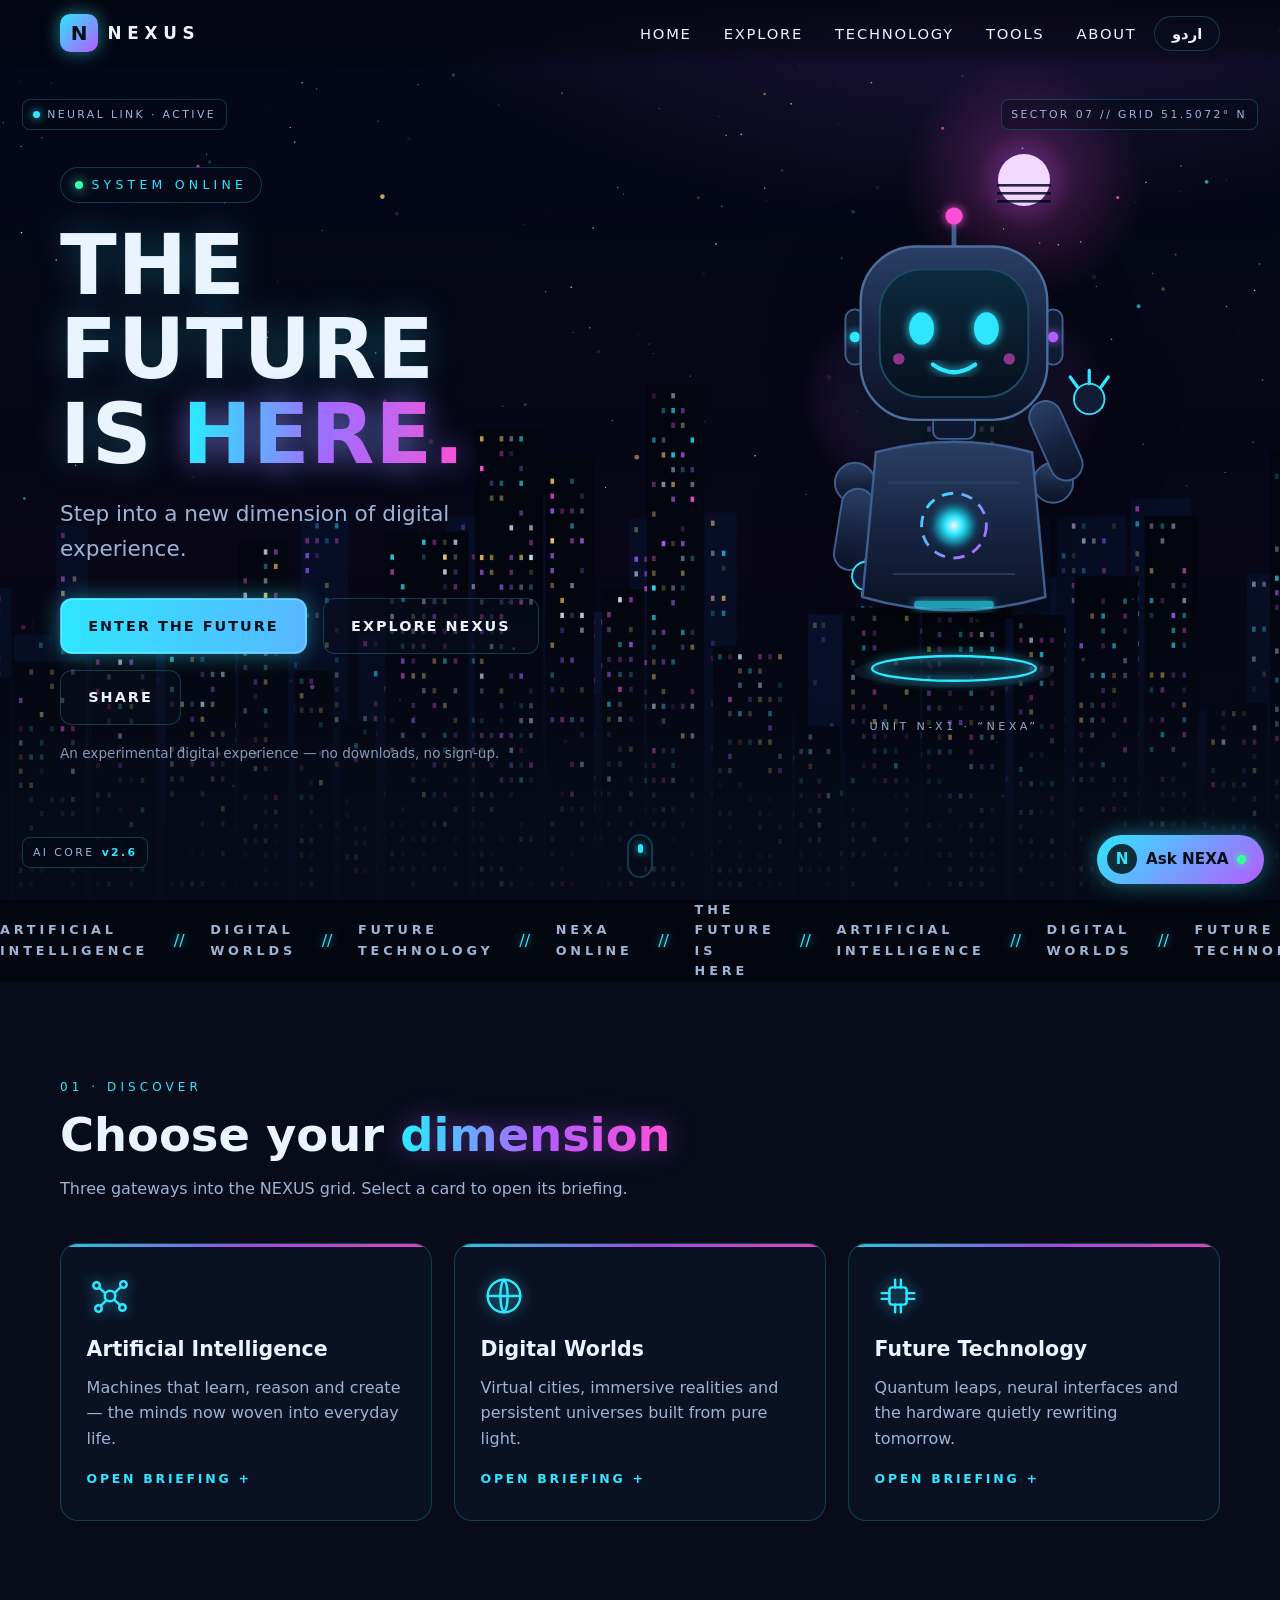
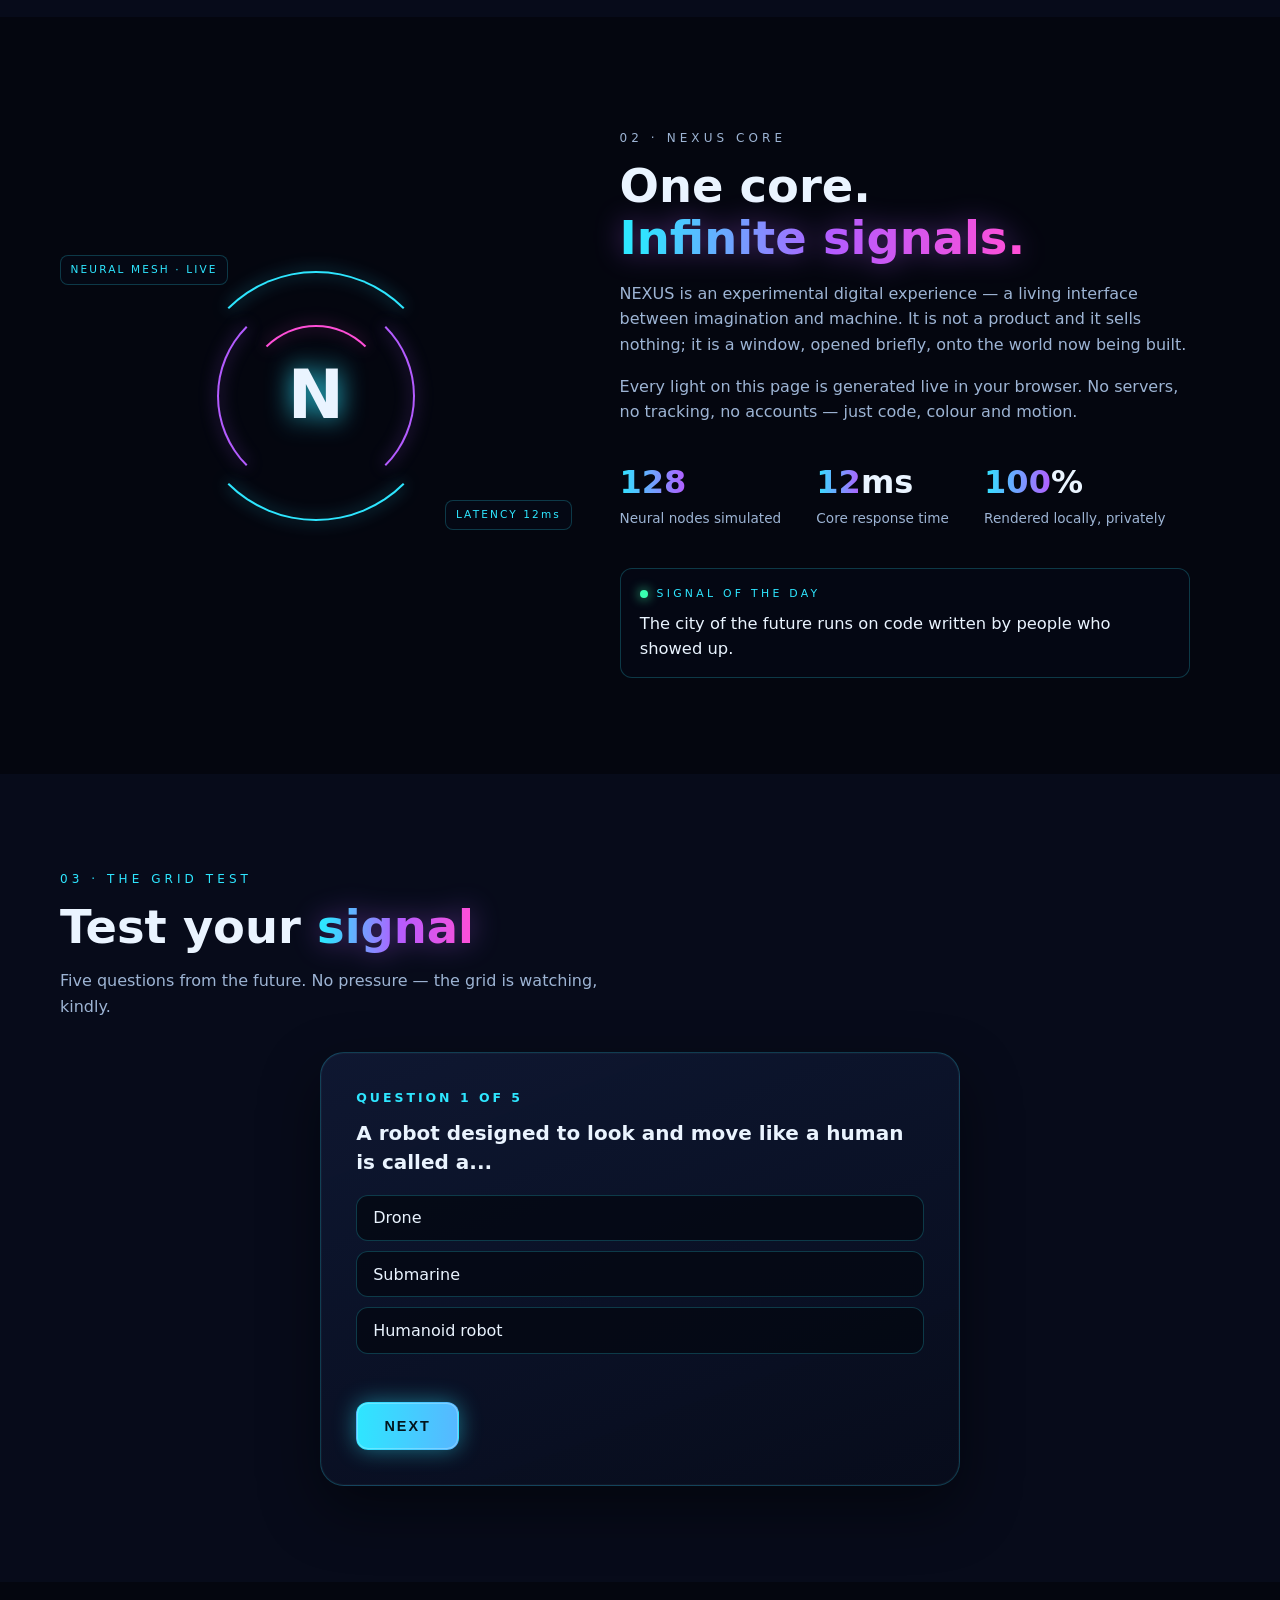
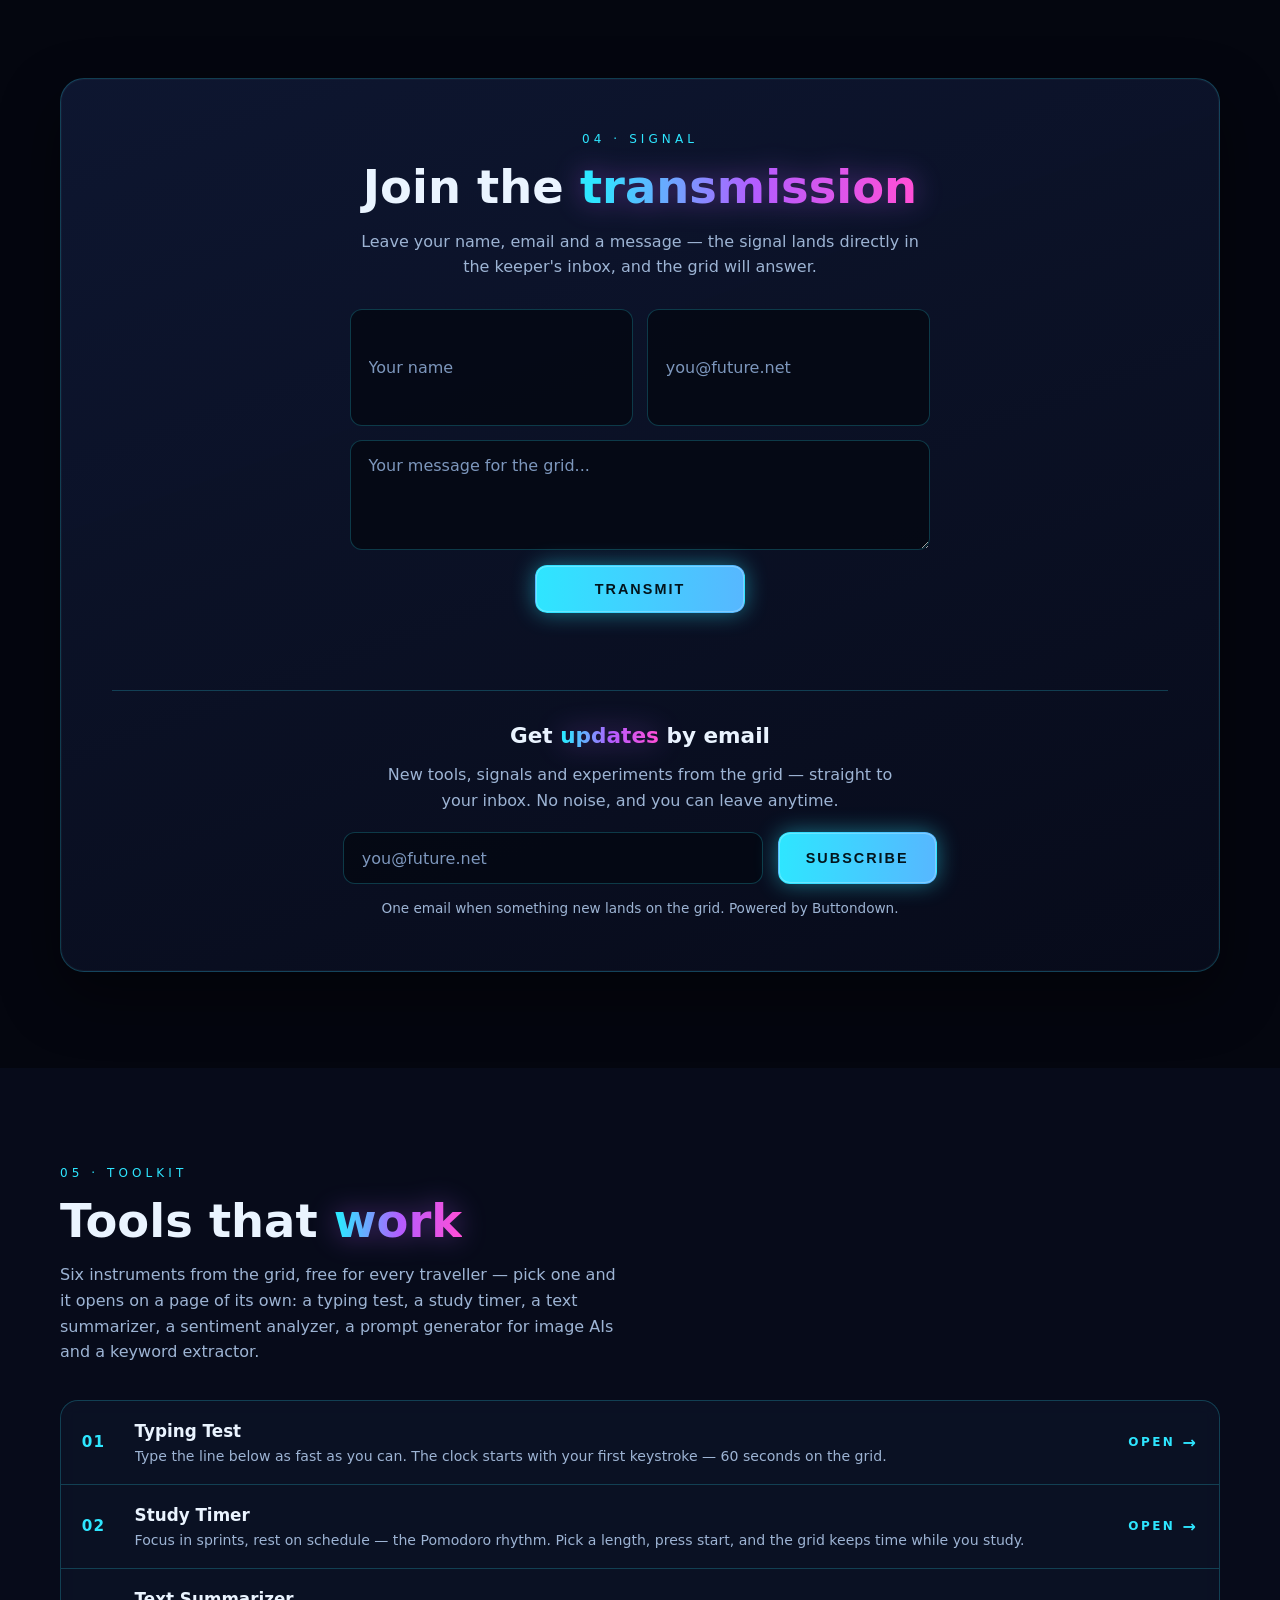
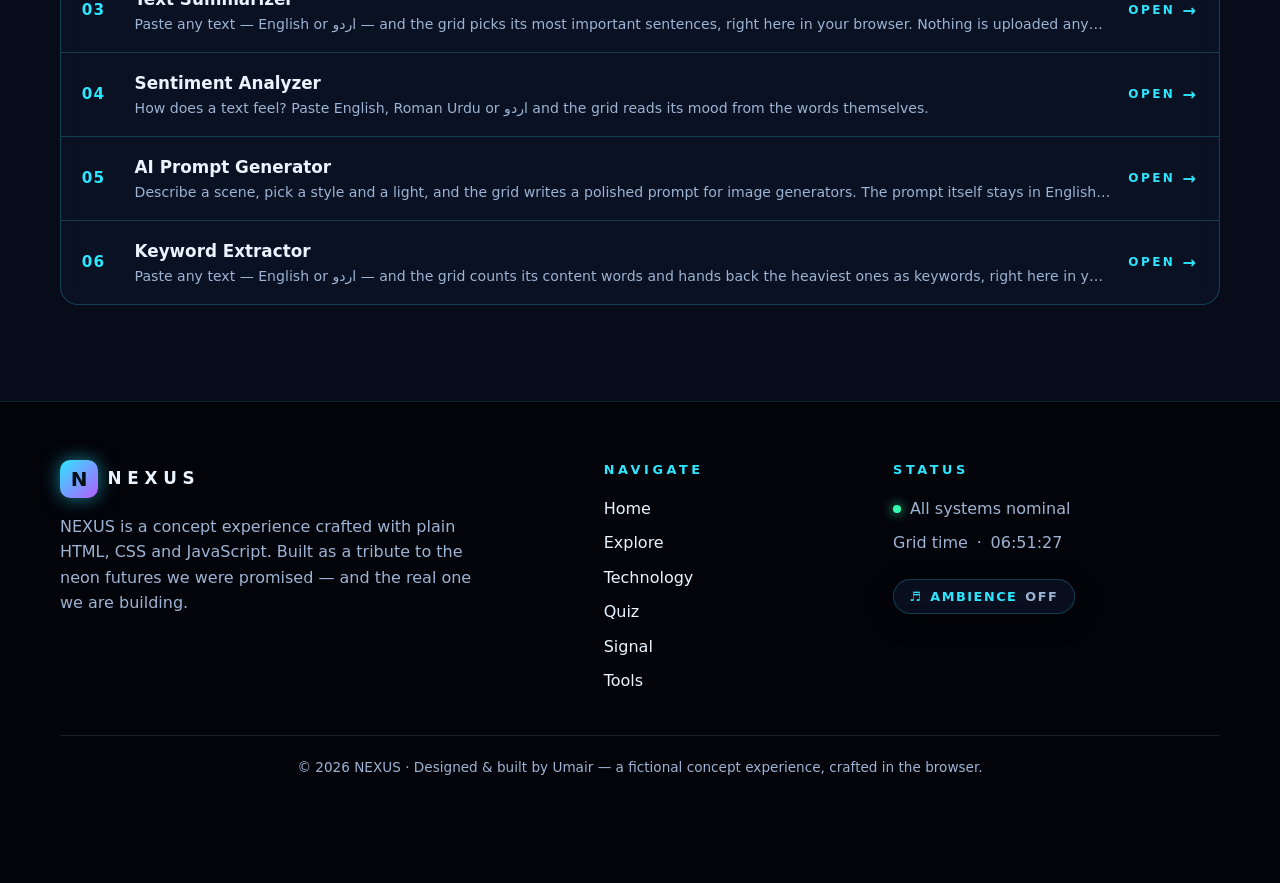
==== commit 4478149f: "NEXA fuzzy matching, Keyword Extractor tool, typing share card (v17)" ====
--- a/index.html
+++ b/index.html
@@ -22,7 +22,7 @@
 <link rel="canonical" href="https://ummiunoffical-coder.github.io/nexus/">
 <meta name="robots" content="index, follow">
 <link rel="icon" href="data:image/svg+xml,%3Csvg xmlns='http://www.w3.org/2000/svg' viewBox='0 0 32 32'%3E%3Crect width='32' height='32' rx='7' fill='%23050814'/%3E%3Cpath d='M9 23V9l14 14V9' stroke='%232ee6ff' stroke-width='3.4' fill='none' stroke-linecap='round' stroke-linejoin='round'/%3E%3C/svg%3E">
-<link rel="stylesheet" href="style.css?v=20261115-16">
+<link rel="stylesheet" href="style.css?v=20261115-17">
 </head>
 <body>
 
@@ -326,7 +326,7 @@
   <div class="container">
     <p class="section-kicker reveal" data-i18n="tools.kicker">05 · TOOLKIT</p>
     <h2 class="section-title reveal" id="toolsTitle" data-i18n="tools.title">Tools that <span class="grad-text">work</span></h2>
-    <p class="section-sub reveal" data-i18n="tools.sub">Five instruments from the grid, free for every traveller: a typing test, a study timer, a text summariser, a sentiment analyser and a prompt generator for image AIs.</p>
+    <p class="section-sub reveal" data-i18n="tools.sub">Six instruments from the grid, free for every traveller — pick one and it opens on a page of its own: a typing test, a study timer, a text summarizer, a sentiment analyzer, a prompt generator for image AIs and a keyword extractor.</p>
 
     <nav class="tools-index reveal" aria-label="Toolkit index">
       <a class="tool-row" href="#tool-typing">
@@ -369,6 +369,14 @@
         </span>
         <span class="tool-open" data-i18n="tools.open">OPEN</span>
       </a>
+      <a class="tool-row" href="#tool-keywords">
+        <span class="tool-num" aria-hidden="true">06</span>
+        <span class="tool-row-main">
+          <span class="tool-row-name" data-i18n="kw.title">Keyword Extractor</span>
+          <span class="tool-row-desc" data-i18n="kw.sub">Paste any text — English or اردو — and the grid counts its content words and hands back the heaviest ones as keywords, right here in your browser.</span>
+        </span>
+        <span class="tool-open" data-i18n="tools.open">OPEN</span>
+      </a>
     </nav>
   </div>
 </section>
@@ -392,6 +400,13 @@
         <p class="tool-actions">
           <button class="btn btn-ghost" type="button" id="ttRestart" data-i18n="typing.restart">RESTART</button>
           <button class="btn btn-ghost" type="button" id="ttNew" data-i18n="typing.newText">NEW TEXT</button>
+        </p>
+        <p class="tool-actions" id="ttShareBtnWrap" hidden>
+          <button class="btn btn-primary" type="button" id="ttShare" data-i18n="typing.share">SHARE RESULT</button>
+        </p>
+        <p class="tool-actions" id="ttShareRow" hidden>
+          <a class="btn btn-ghost" id="ttDl" download="nexus-typing-result.png" data-i18n="typing.download">DOWNLOAD CARD</a>
+          <a class="btn btn-ghost" id="ttWa" href="https://wa.me/" target="_blank" rel="noopener" data-i18n="typing.whatsapp">WHATSAPP</a>
         </p>
     </div>
   </div>
@@ -499,6 +514,27 @@
   </div>
 </section>
 
+<!-- ================= TOOL VIEW: KEYWORD EXTRACTOR ================= -->
+<section class="tool-view" id="view-keywords" hidden aria-labelledby="viewTitle-keywords">
+  <div class="container">
+    <a class="tool-back" href="#tools" data-i18n="tools.back">← All tools</a>
+    <h2 class="tool-view-title" id="viewTitle-keywords" data-i18n="kw.title">Keyword Extractor</h2>
+    <div class="tool-card reveal">
+        <p class="tool-sub" data-i18n="kw.sub">Paste any text — English or اردو — and the grid counts its content words and hands back the heaviest ones as keywords, right here in your browser.</p>
+        <label class="visually-hidden" for="kwInput">Text to extract keywords from</label>
+        <textarea id="kwInput" class="tool-area" rows="5" data-i18n-ph="kw.inputPh" placeholder="Paste text to extract keywords from..." autocomplete="off" spellcheck="false"></textarea>
+        <p class="tool-actions">
+          <button class="btn btn-ghost tool-toggle kw-count is-active" type="button" data-count="10" data-i18n="kw.count10">TOP 10</button>
+          <button class="btn btn-ghost tool-toggle kw-count" type="button" data-count="20" data-i18n="kw.count20">TOP 20</button>
+          <button class="btn btn-primary" type="button" id="kwBtn" data-i18n="kw.btn">EXTRACT</button>
+          <button class="btn btn-ghost" type="button" id="kwCopy" data-i18n="kw.copy">COPY</button>
+        </p>
+        <div class="kw-chips" id="kwOutput" hidden></div>
+        <p class="tool-result" id="kwStat" role="status" aria-live="polite" data-i18n="kw.idle">Your keywords will appear here.</p>
+    </div>
+  </div>
+</section>
+
 </main>
 
 <!-- ================= FOOTER / ABOUT ================= -->
@@ -575,6 +611,6 @@
   </button>
 </div>
 
-<script src="script.js?v=20261115-16"></script>
+<script src="script.js?v=20261115-17"></script>
 </body>
 </html>
--- a/style.css
+++ b/style.css
@@ -501,8 +501,6 @@
 .music-btn.on .music-state{color:#37ff9a}
 
 /* ---------- Tools ---------- */
-.tools-grid{display:grid;gap:1.4rem;margin-top:2.2rem}
-@media (min-width:900px){.tools-grid{grid-template-columns:1fr 1fr}}
 .tool-card{background:var(--panel);border:1px solid var(--line);border-radius:var(--radius);padding:1.5rem;backdrop-filter:blur(8px);min-width:0}
 .tool-title{font-size:1.25rem;margin-bottom:.4rem}
 .tool-sub{color:var(--muted);font-size:.92rem;margin-bottom:1rem}
@@ -529,6 +527,10 @@
 @media (min-width:900px){.tool-card-wide{grid-column:1/-1}}
 .tool-output{font-size:1rem;line-height:1.7;background:rgba(3,10,20,.45);border:1px solid var(--line);border-radius:12px;padding:.8rem .9rem;margin-top:1rem}
 .tool-output[hidden]{display:none}
+/* Keyword extractor chips */
+.kw-chips{display:flex;flex-wrap:wrap;gap:.45rem;margin-top:1rem}
+.kw-chips[hidden]{display:none}
+.kw-chip{font-size:.85rem;font-weight:700;color:var(--cyan);background:rgba(46,230,255,.07);border:1px solid var(--line);border-radius:999px;padding:.35rem .75rem}
 .tool-toggle.is-active{border-color:var(--cyan);color:var(--cyan);box-shadow:0 0 16px rgba(46,230,255,.3)}
 .tool-fields{display:grid;gap:.4rem 1rem;margin-top:.2rem}
 @media (min-width:640px){.tool-fields{grid-template-columns:1fr 1fr}}
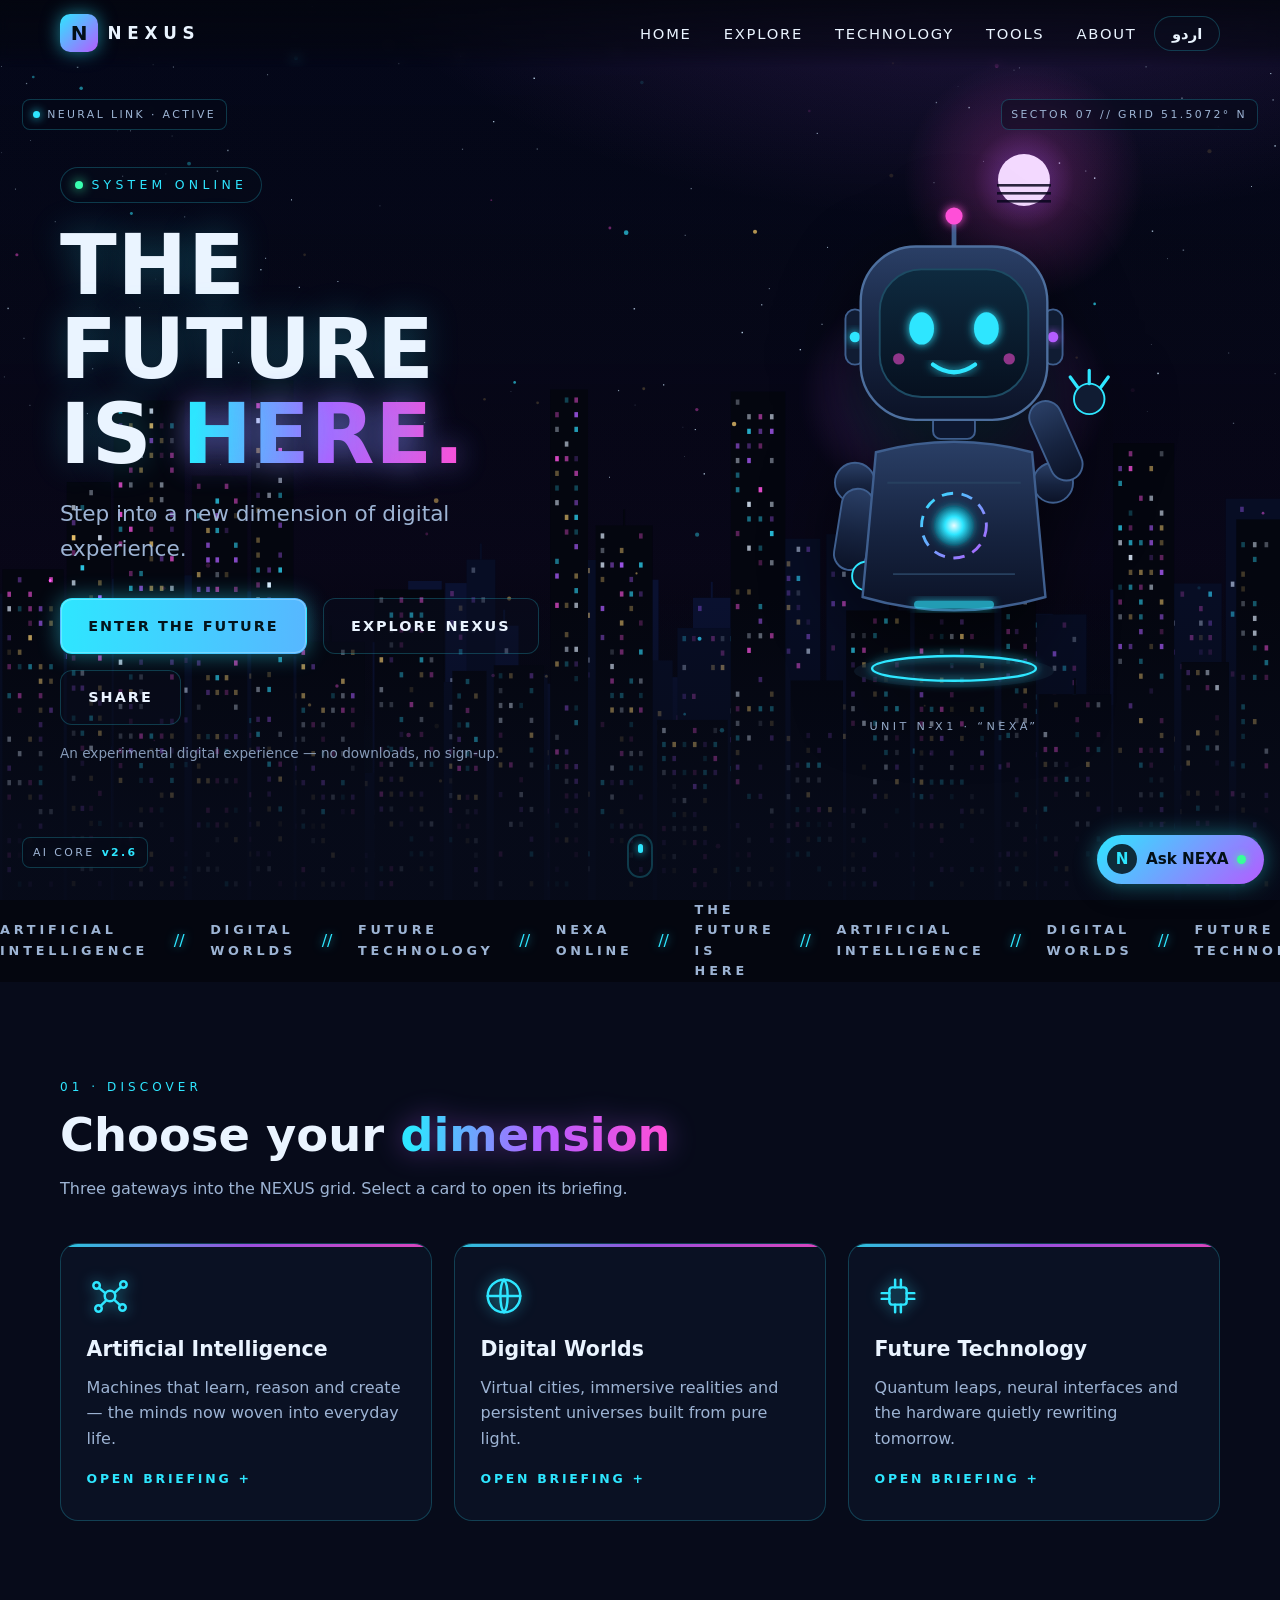
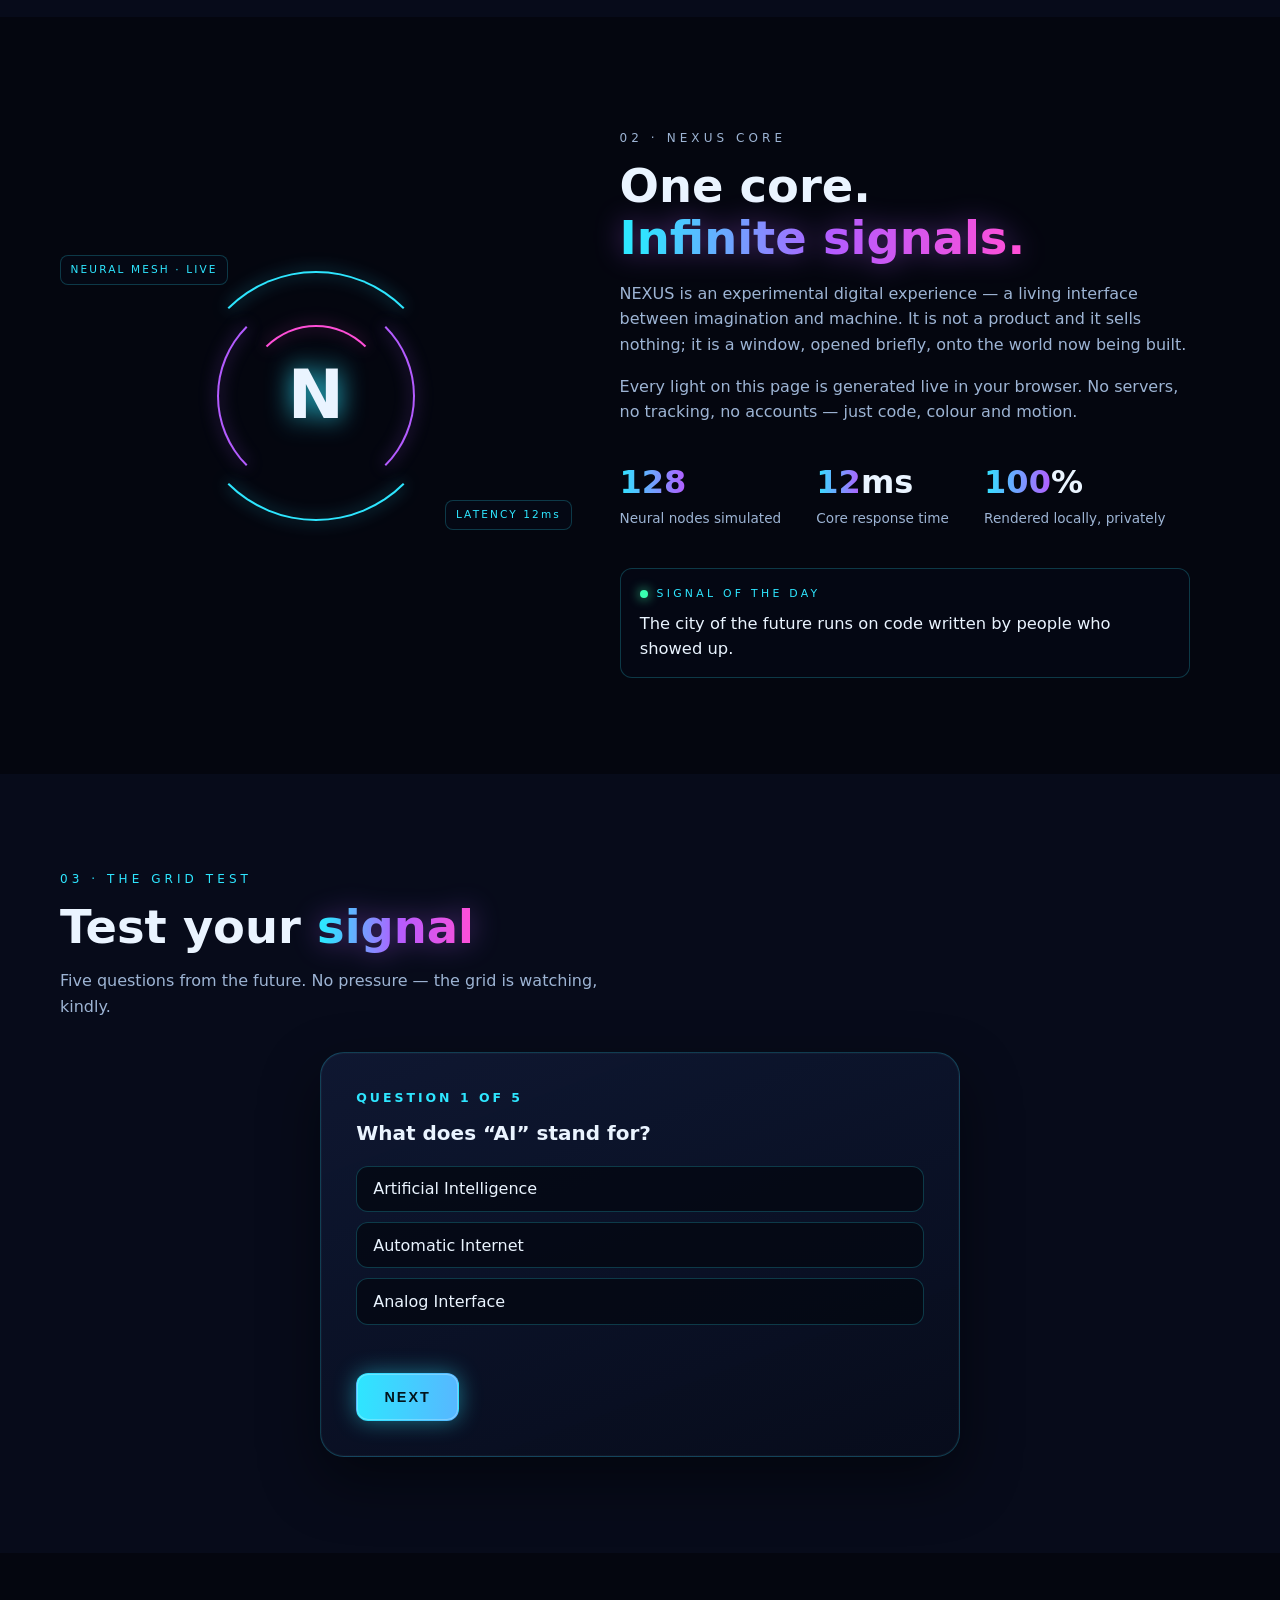
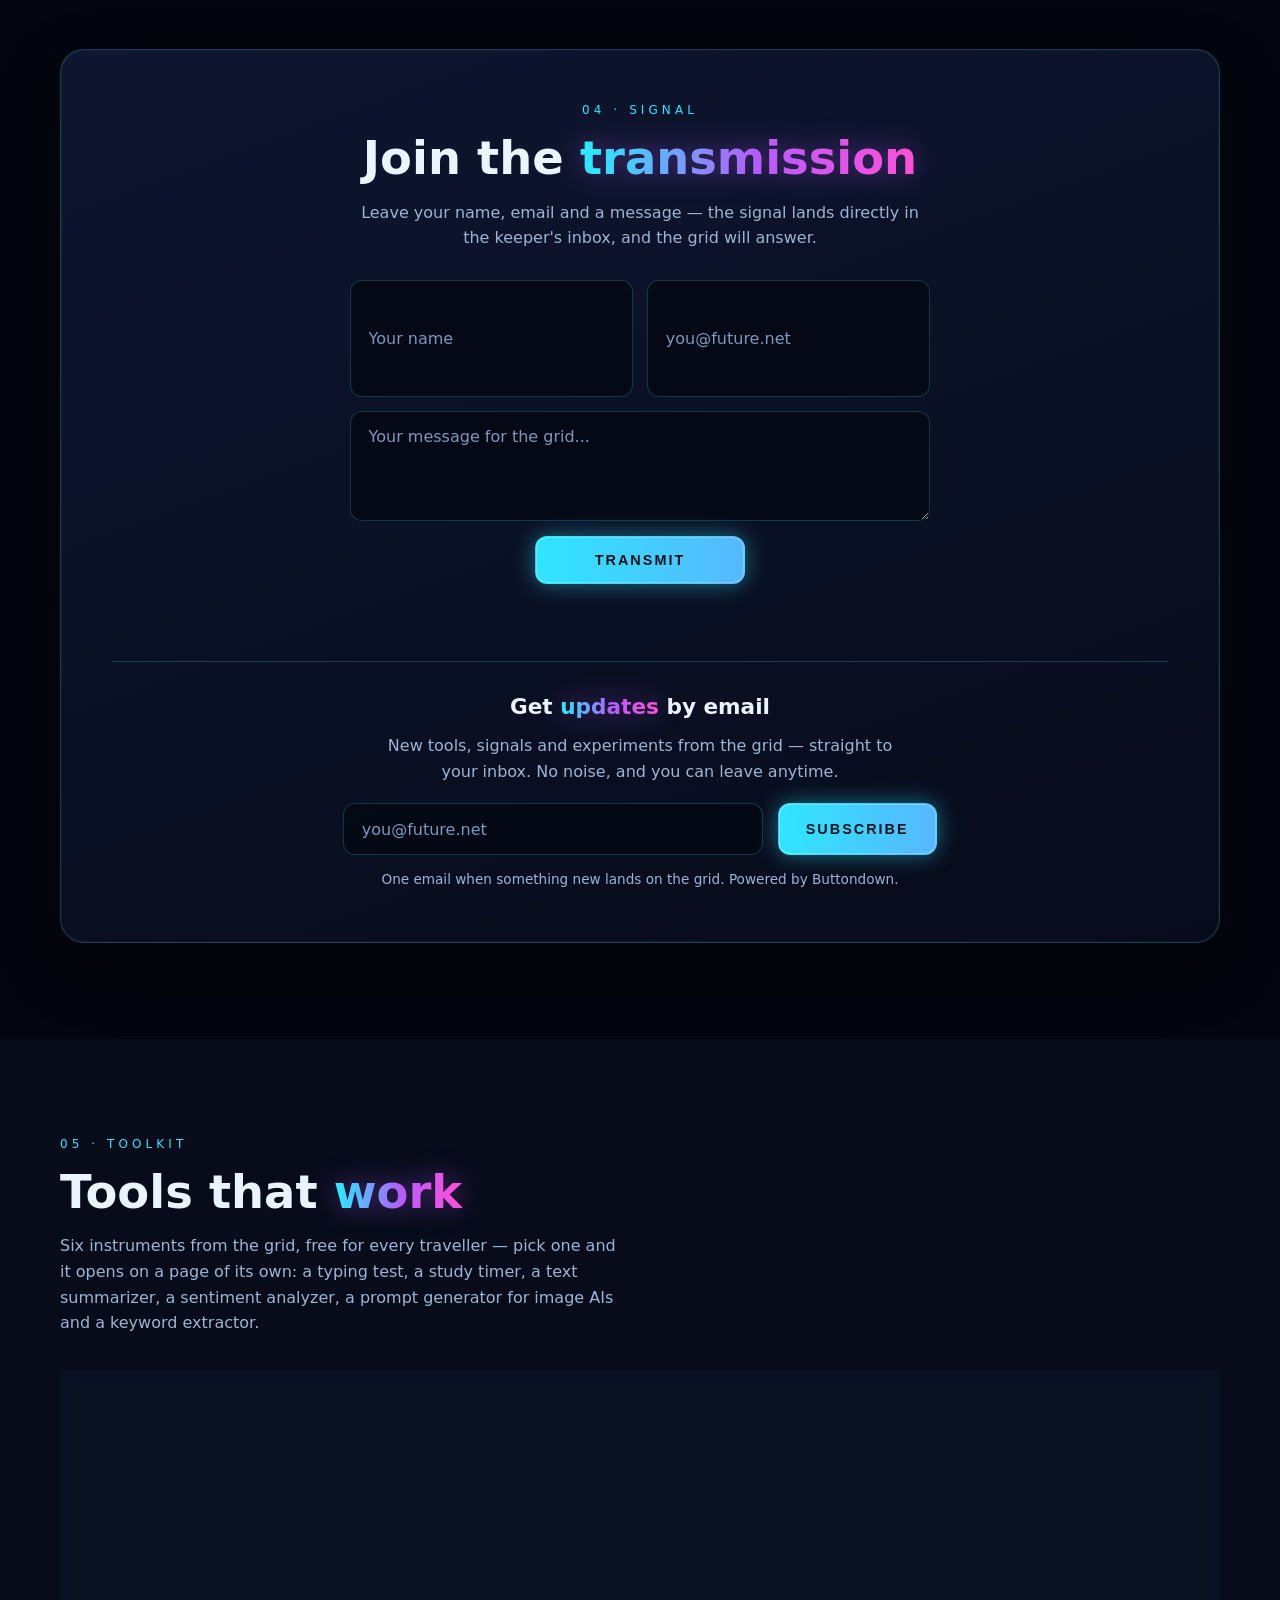
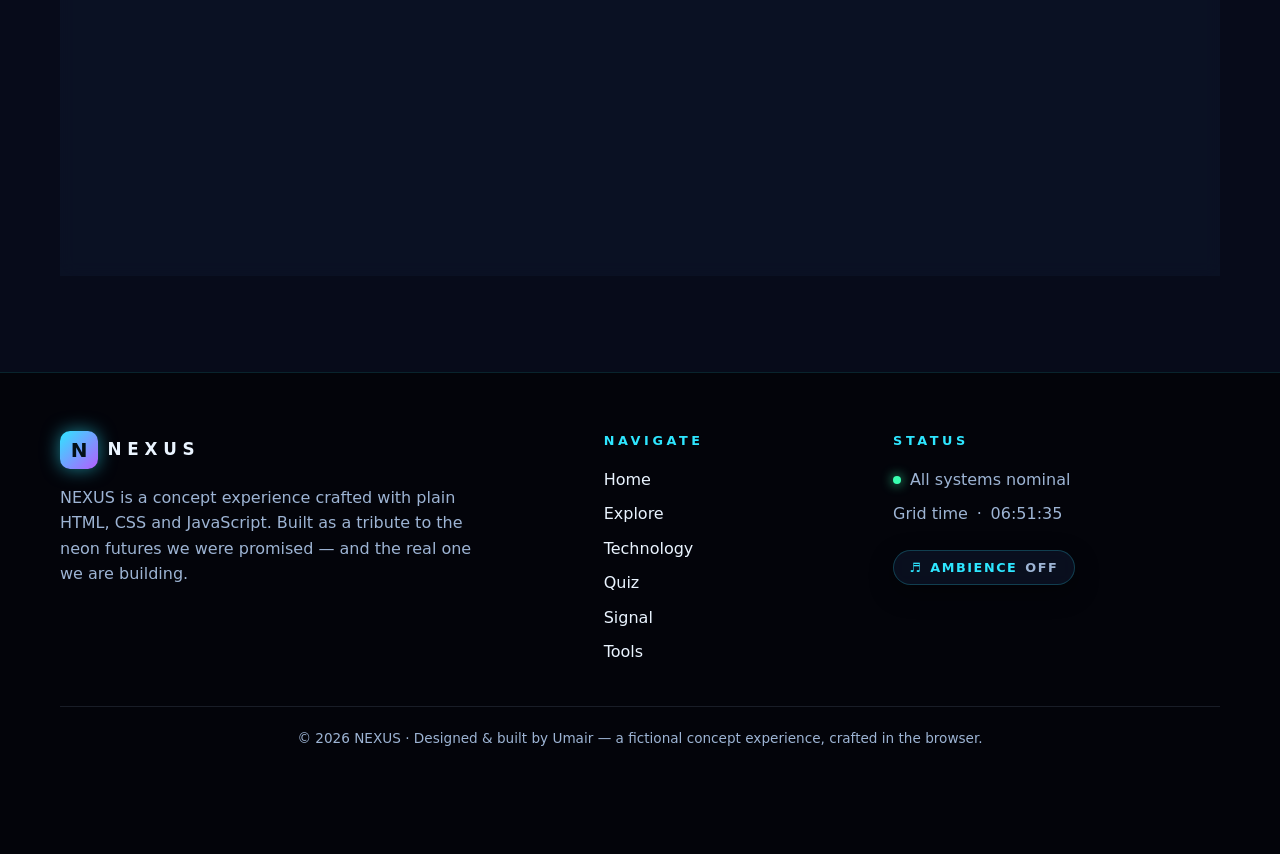
==== commit 79476e40: "NEXA Live AI connected (v18)" ====
--- a/index.html
+++ b/index.html
@@ -22,7 +22,7 @@
 <link rel="canonical" href="https://ummiunoffical-coder.github.io/nexus/">
 <meta name="robots" content="index, follow">
 <link rel="icon" href="data:image/svg+xml,%3Csvg xmlns='http://www.w3.org/2000/svg' viewBox='0 0 32 32'%3E%3Crect width='32' height='32' rx='7' fill='%23050814'/%3E%3Cpath d='M9 23V9l14 14V9' stroke='%232ee6ff' stroke-width='3.4' fill='none' stroke-linecap='round' stroke-linejoin='round'/%3E%3C/svg%3E">
-<link rel="stylesheet" href="style.css?v=20261115-17">
+<link rel="stylesheet" href="style.css?v=20261115-18">
 </head>
 <body>
 
@@ -611,6 +611,6 @@
   </button>
 </div>
 
-<script src="script.js?v=20261115-17"></script>
+<script src="script.js?v=20261115-18"></script>
 </body>
 </html>
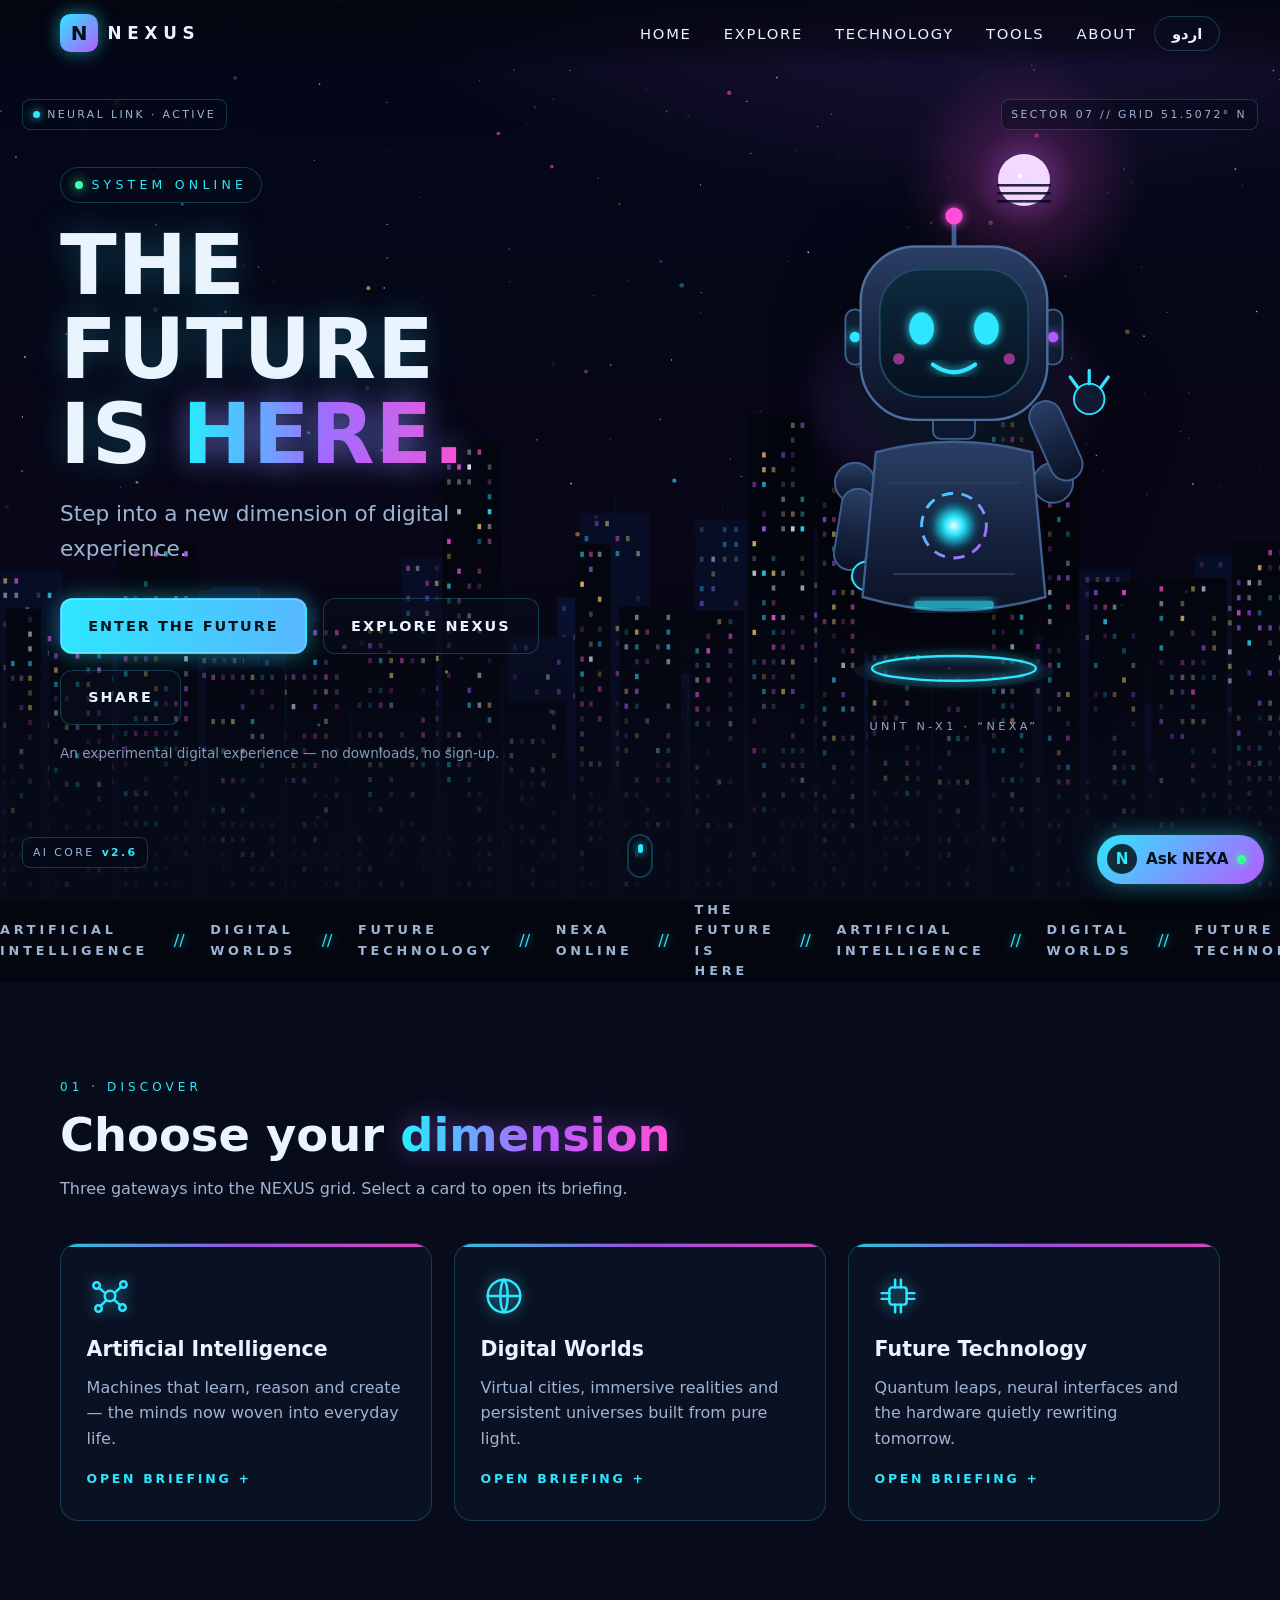
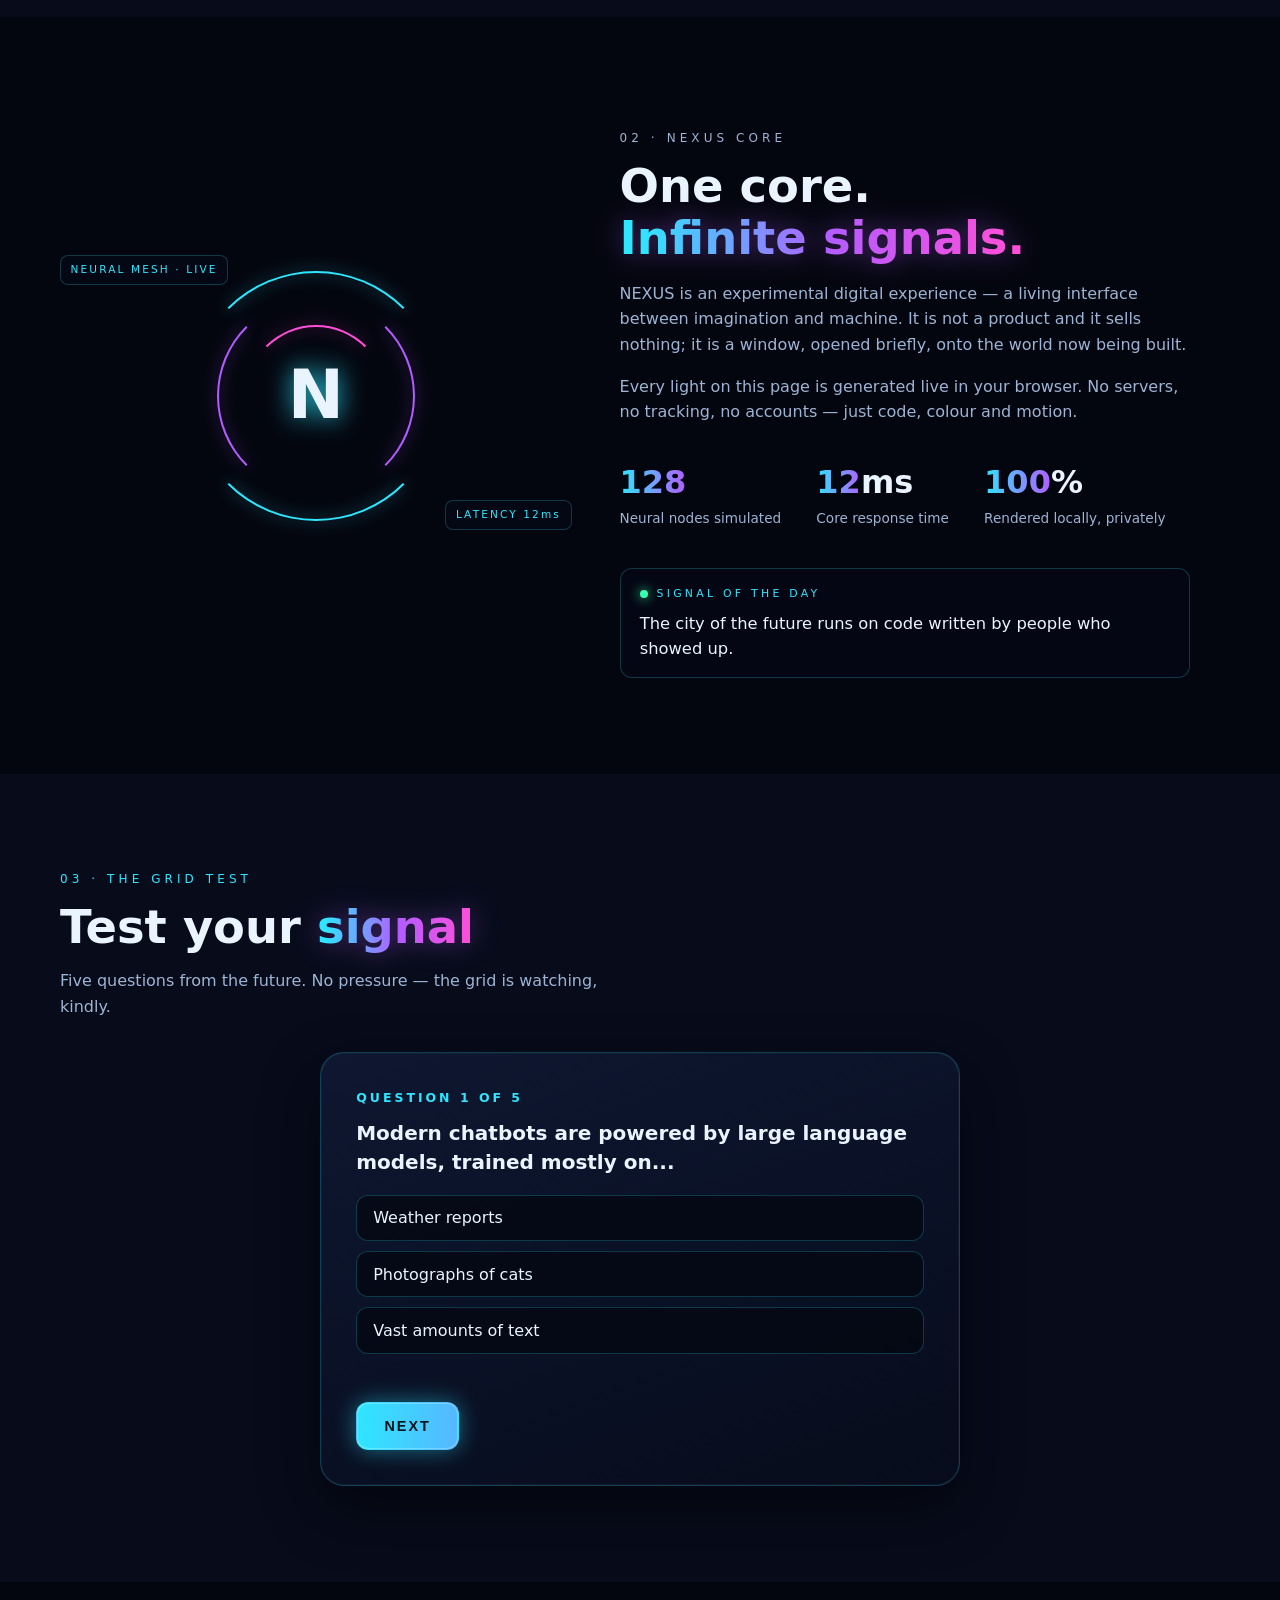
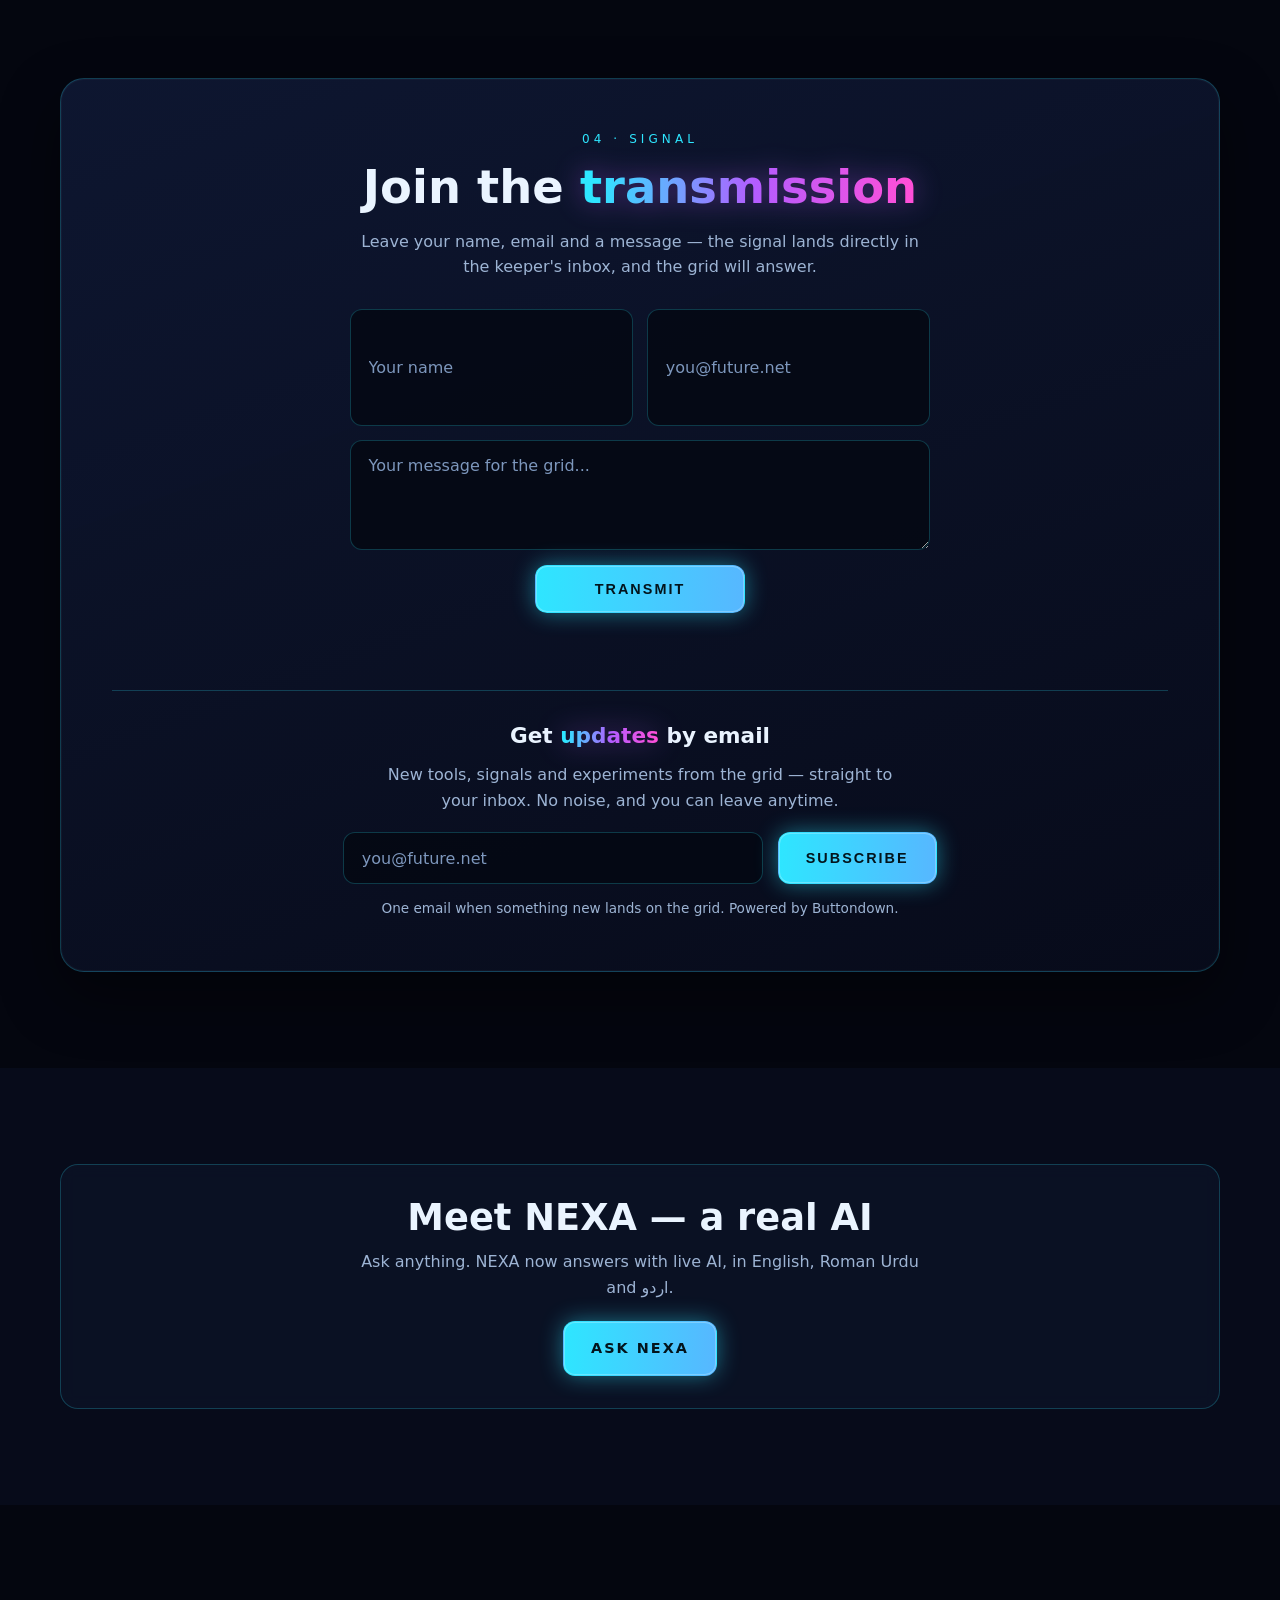
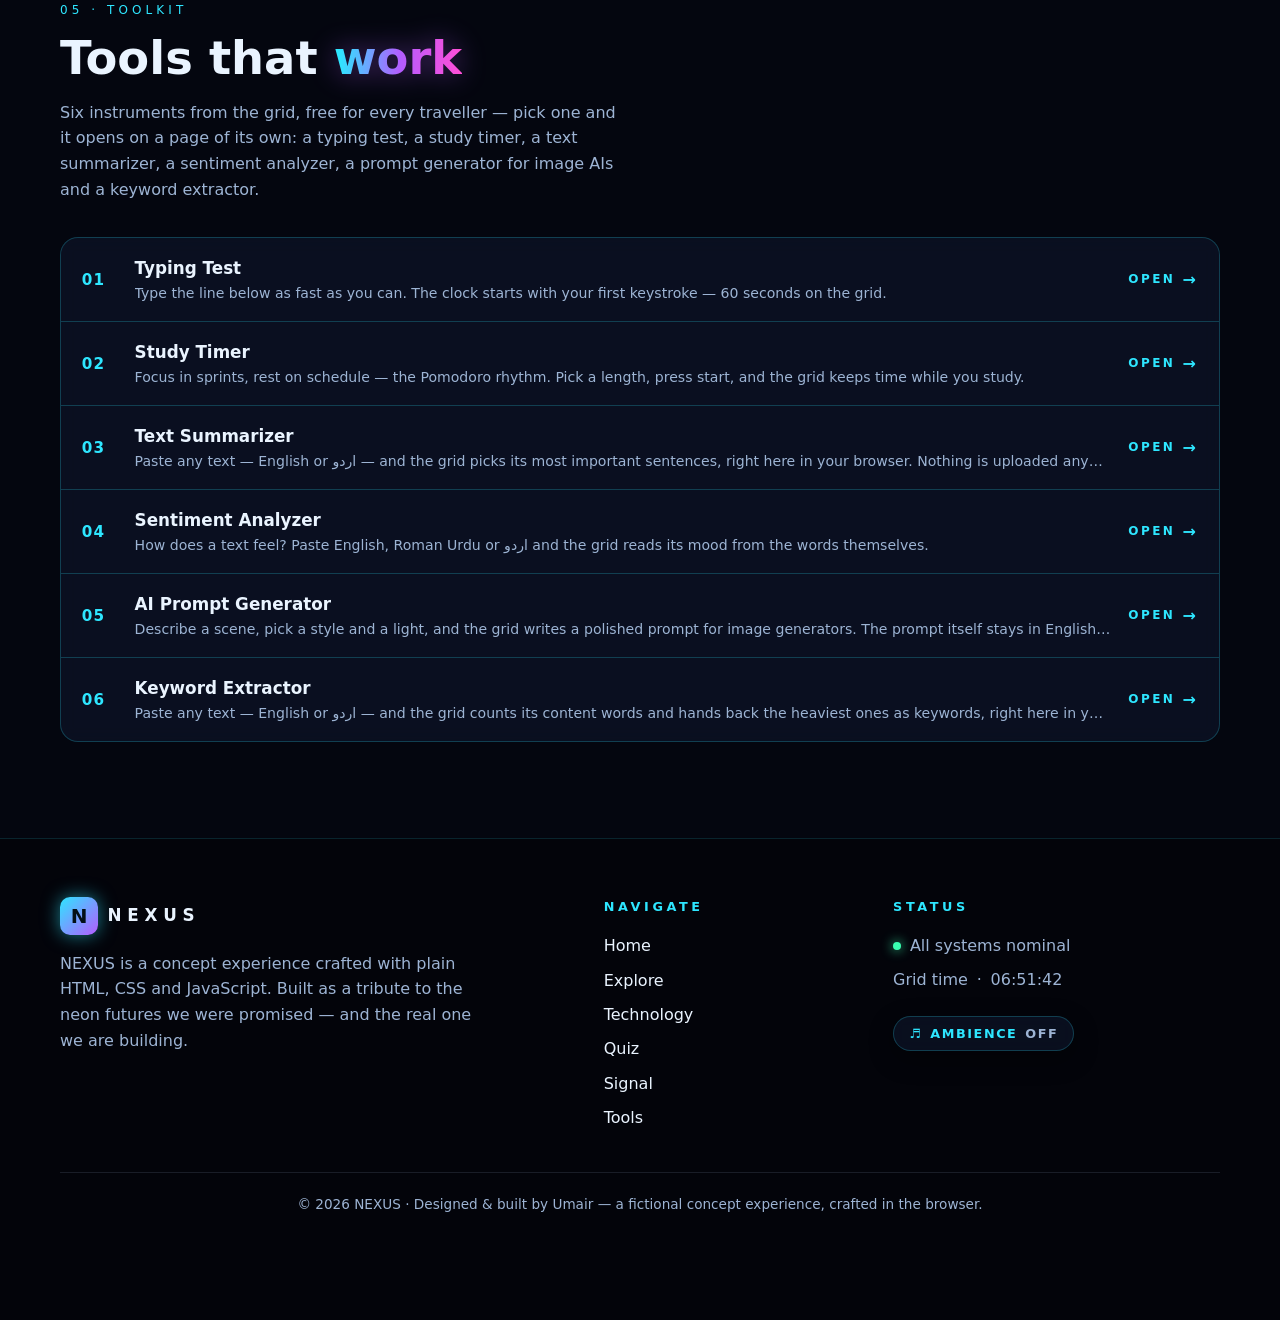
==== commit 99aebe17: "NEXA full-page view with suggestion chips (v19)" ====
--- a/index.html
+++ b/index.html
@@ -22,7 +22,7 @@
 <link rel="canonical" href="https://ummiunoffical-coder.github.io/nexus/">
 <meta name="robots" content="index, follow">
 <link rel="icon" href="data:image/svg+xml,%3Csvg xmlns='http://www.w3.org/2000/svg' viewBox='0 0 32 32'%3E%3Crect width='32' height='32' rx='7' fill='%23050814'/%3E%3Cpath d='M9 23V9l14 14V9' stroke='%232ee6ff' stroke-width='3.4' fill='none' stroke-linecap='round' stroke-linejoin='round'/%3E%3C/svg%3E">
-<link rel="stylesheet" href="style.css?v=20261115-18">
+<link rel="stylesheet" href="style.css?v=20261115-19">
 </head>
 <body>
 
@@ -317,6 +317,17 @@
         </form>
         <p class="updates-note" data-i18n="updates.note">One email when something new lands on the grid. Powered by Buttondown.</p>
       </div>
+    </div>
+  </div>
+</section>
+
+<!-- ================= MEET NEXA ================= -->
+<section class="section nexa-promo-section" aria-labelledby="nexaPromoTitle">
+  <div class="container">
+    <div class="nexa-promo reveal">
+      <h2 class="nexa-promo-title" id="nexaPromoTitle" data-i18n="nexaPromo.title">Meet NEXA — a real AI</h2>
+      <p class="nexa-promo-sub" data-i18n="nexaPromo.sub">Ask anything. NEXA now answers with live AI, in English, Roman Urdu and اردو.</p>
+      <a class="btn btn-primary" href="#nexa" data-i18n="nexaPromo.btn">ASK NEXA</a>
     </div>
   </div>
 </section>
@@ -535,6 +546,48 @@
   </div>
 </section>
 
+<!-- ================= NEXA VIEW: LIVE AI ================= -->
+<section class="tool-view" id="view-nexa" hidden aria-labelledby="viewTitle-nexa">
+  <div class="container">
+    <a class="tool-back" href="#" data-i18n="nexaView.back">← Back</a>
+    <h2 class="tool-view-title" id="viewTitle-nexa" data-i18n="nexaView.title">NEXA — Live AI</h2>
+    <div class="nexa-panel" id="nexaPanel" role="dialog" aria-label="Chat with NEXA, the NEXUS guide bot">
+      <div class="nexa-head">
+        <div class="nexa-avatar" aria-hidden="true">N</div>
+        <div class="nexa-head-copy">
+          <p class="nexa-name">NEXA</p>
+          <p class="nexa-status"><span class="status-dot" aria-hidden="true"></span><span data-i18n="nexa.status">Online · answers NEXUS questions</span></p>
+        </div>
+        <button class="nexa-voice" id="nexaVoice" type="button" aria-pressed="false" aria-label="Hear NEXA replies aloud" title="Hear NEXA replies aloud"><svg viewBox="0 0 24 24" width="19" height="19" fill="none" stroke="currentColor" stroke-width="2" stroke-linecap="round" stroke-linejoin="round" aria-hidden="true"><path d="M11 5 6 9H3v6h3l5 4z" fill="currentColor" stroke="none"/><path class="nexa-voice-waves" d="M15.5 8.5a5 5 0 0 1 0 7"/><path class="nexa-voice-waves" d="M18.4 5.8a9.2 9.2 0 0 1 0 12.4"/></svg></button>
+        <button class="nexa-close" id="nexaClose" type="button" aria-label="Close chat">&times;</button>
+      </div>
+      <div class="nexa-msgs" id="nexaMsgs" aria-live="polite"></div>
+      <div class="nexa-chips" id="nexaChips">
+        <button type="button" class="nexa-chip" data-q="What is NEXUS?">What is NEXUS?</button>
+        <button type="button" class="nexa-chip" data-q="Tell me about Artificial Intelligence">Artificial Intelligence</button>
+        <button type="button" class="nexa-chip" data-q="Is NEXUS free?">Is it free?</button>
+        <button type="button" class="nexa-chip" data-q="How do I join the signal?">Join the signal</button>
+        <button type="button" class="nexa-chip" lang="ur" data-q="نیکسس کیا ہے؟">نیکسس کیا ہے؟</button>
+        <button type="button" class="nexa-chip" data-q="What is the signal of the day?">Signal of the Day</button>
+        <button type="button" class="nexa-chip" lang="ur" data-q="ٹائپنگ ٹیسٹ کیا ہے؟">ٹائپنگ ٹیسٹ</button>
+        <button type="button" class="nexa-chip" lang="ur" data-q="آج کا سگنل کیا ہے؟">آج کا سگنل</button>
+      </div>
+      <div class="nexa-suggest" id="nexaSuggest">
+        <button type="button" class="nexa-chip nexa-sug" data-i18n="nexa.sug1">What is AI?</button>
+        <button type="button" class="nexa-chip nexa-sug" data-i18n="nexa.sug2">What is a black hole?</button>
+        <button type="button" class="nexa-chip nexa-sug" data-i18n="nexa.sug3">How will AI change jobs?</button>
+        <button type="button" class="nexa-chip nexa-sug" data-i18n="nexa.sug4">Tell me about the future of space travel</button>
+      </div>
+      <form class="nexa-form" id="nexaForm">
+        <label class="visually-hidden" for="nexaInput">Ask NEXA a question</label>
+        <input type="text" id="nexaInput" data-i18n-ph="nexa.placeholder" placeholder="Ask NEXA about NEXUS..." autocomplete="off" maxlength="300">
+        <button class="nexa-mic" id="nexaMic" type="button" aria-pressed="false" aria-label="Ask NEXA by voice" title="Ask by voice"><svg viewBox="0 0 24 24" width="18" height="18" fill="none" stroke="currentColor" stroke-width="2" stroke-linecap="round" stroke-linejoin="round" aria-hidden="true"><rect x="9" y="2.5" width="6" height="11" rx="3"/><path d="M5.5 11a6.5 6.5 0 0 0 13 0"/><path d="M12 17.5V21"/></svg></button>
+        <button class="nexa-send" type="submit" aria-label="Send message">&#10148;</button>
+      </form>
+    </div>
+  </div>
+</section>
+
 </main>
 
 <!-- ================= FOOTER / ABOUT ================= -->
@@ -576,41 +629,13 @@
 
 <!-- ================= NEXA GUIDE BOT ================= -->
 <div class="nexa" id="nexa">
-  <div class="nexa-panel" id="nexaPanel" hidden role="dialog" aria-label="Chat with NEXA, the NEXUS guide bot">
-    <div class="nexa-head">
-      <div class="nexa-avatar" aria-hidden="true">N</div>
-      <div class="nexa-head-copy">
-        <p class="nexa-name">NEXA</p>
-        <p class="nexa-status"><span class="status-dot" aria-hidden="true"></span><span data-i18n="nexa.status">Online · answers NEXUS questions</span></p>
-      </div>
-      <button class="nexa-voice" id="nexaVoice" type="button" aria-pressed="false" aria-label="Hear NEXA replies aloud" title="Hear NEXA replies aloud"><svg viewBox="0 0 24 24" width="19" height="19" fill="none" stroke="currentColor" stroke-width="2" stroke-linecap="round" stroke-linejoin="round" aria-hidden="true"><path d="M11 5 6 9H3v6h3l5 4z" fill="currentColor" stroke="none"/><path class="nexa-voice-waves" d="M15.5 8.5a5 5 0 0 1 0 7"/><path class="nexa-voice-waves" d="M18.4 5.8a9.2 9.2 0 0 1 0 12.4"/></svg></button>
-      <button class="nexa-close" id="nexaClose" type="button" aria-label="Close chat">&times;</button>
-    </div>
-    <div class="nexa-msgs" id="nexaMsgs" aria-live="polite"></div>
-    <div class="nexa-chips" id="nexaChips">
-      <button type="button" class="nexa-chip" data-q="What is NEXUS?">What is NEXUS?</button>
-      <button type="button" class="nexa-chip" data-q="Tell me about Artificial Intelligence">Artificial Intelligence</button>
-      <button type="button" class="nexa-chip" data-q="Is NEXUS free?">Is it free?</button>
-      <button type="button" class="nexa-chip" data-q="How do I join the signal?">Join the signal</button>
-      <button type="button" class="nexa-chip" lang="ur" data-q="نیکسس کیا ہے؟">نیکسس کیا ہے؟</button>
-      <button type="button" class="nexa-chip" data-q="What is the signal of the day?">Signal of the Day</button>
-      <button type="button" class="nexa-chip" lang="ur" data-q="ٹائپنگ ٹیسٹ کیا ہے؟">ٹائپنگ ٹیسٹ</button>
-      <button type="button" class="nexa-chip" lang="ur" data-q="آج کا سگنل کیا ہے؟">آج کا سگنل</button>
-    </div>
-    <form class="nexa-form" id="nexaForm">
-      <label class="visually-hidden" for="nexaInput">Ask NEXA a question</label>
-      <input type="text" id="nexaInput" data-i18n-ph="nexa.placeholder" placeholder="Ask NEXA about NEXUS..." autocomplete="off" maxlength="300">
-      <button class="nexa-mic" id="nexaMic" type="button" aria-pressed="false" aria-label="Ask NEXA by voice" title="Ask by voice"><svg viewBox="0 0 24 24" width="18" height="18" fill="none" stroke="currentColor" stroke-width="2" stroke-linecap="round" stroke-linejoin="round" aria-hidden="true"><rect x="9" y="2.5" width="6" height="11" rx="3"/><path d="M5.5 11a6.5 6.5 0 0 0 13 0"/><path d="M12 17.5V21"/></svg></button>
-      <button class="nexa-send" type="submit" aria-label="Send message">&#10148;</button>
-    </form>
-  </div>
-  <button class="nexa-launch" id="nexaLaunch" type="button" aria-expanded="false" aria-controls="nexaPanel" aria-label="Open chat with NEXA">
+  <button class="nexa-launch" id="nexaLaunch" type="button" aria-controls="nexaPanel" aria-label="Open chat with NEXA">
     <span class="nexa-launch-mark" aria-hidden="true">N</span>
     <span class="nexa-launch-text" data-i18n="nexa.ask">Ask NEXA</span>
     <span class="nexa-launch-dot" aria-hidden="true"></span>
   </button>
 </div>
 
-<script src="script.js?v=20261115-18"></script>
+<script src="script.js?v=20261115-19"></script>
 </body>
 </html>
--- a/style.css
+++ b/style.css
@@ -581,6 +581,18 @@
 html[dir="rtl"] .tool-open::after{content:"←"}
 html[dir="rtl"] .tool-row:hover .tool-open::after{transform:translateX(-3px)}
 
+/* ---------- NEXA full-page view + home promo band ----------
+   The chat panel keeps its own classes and layout; inside
+   #view-nexa it simply stretches to page size, with a tall
+   messages area. The suggestion chips reuse .nexa-chip. */
+#view-nexa .nexa-panel{width:100%;max-width:880px;margin-inline:auto;max-height:none}
+#view-nexa .nexa-msgs{flex:none;height:58vh;min-height:300px}
+.nexa-suggest{display:flex;flex-wrap:wrap;gap:.4rem;padding:0 .85rem .6rem}
+.nexa-promo{background:var(--panel);border:1px solid var(--line);border-radius:var(--radius);padding:2rem 1.6rem;text-align:center;backdrop-filter:blur(8px)}
+.nexa-promo-title{font-size:clamp(1.6rem,3.6vw,2.3rem);font-weight:900;line-height:1.15;margin-bottom:.6rem}
+.nexa-promo-sub{color:var(--muted);max-width:560px;margin:0 auto 1.3rem;line-height:1.6}
+html[lang="ur"] .nexa-promo-title{line-height:1.55}
+
 /* ---------- Language toggle + Urdu (RTL) ----------
    The toggle swaps <html lang/dir>; script.js fills every
    data-i18n element from its dictionary. Urdu uses a system
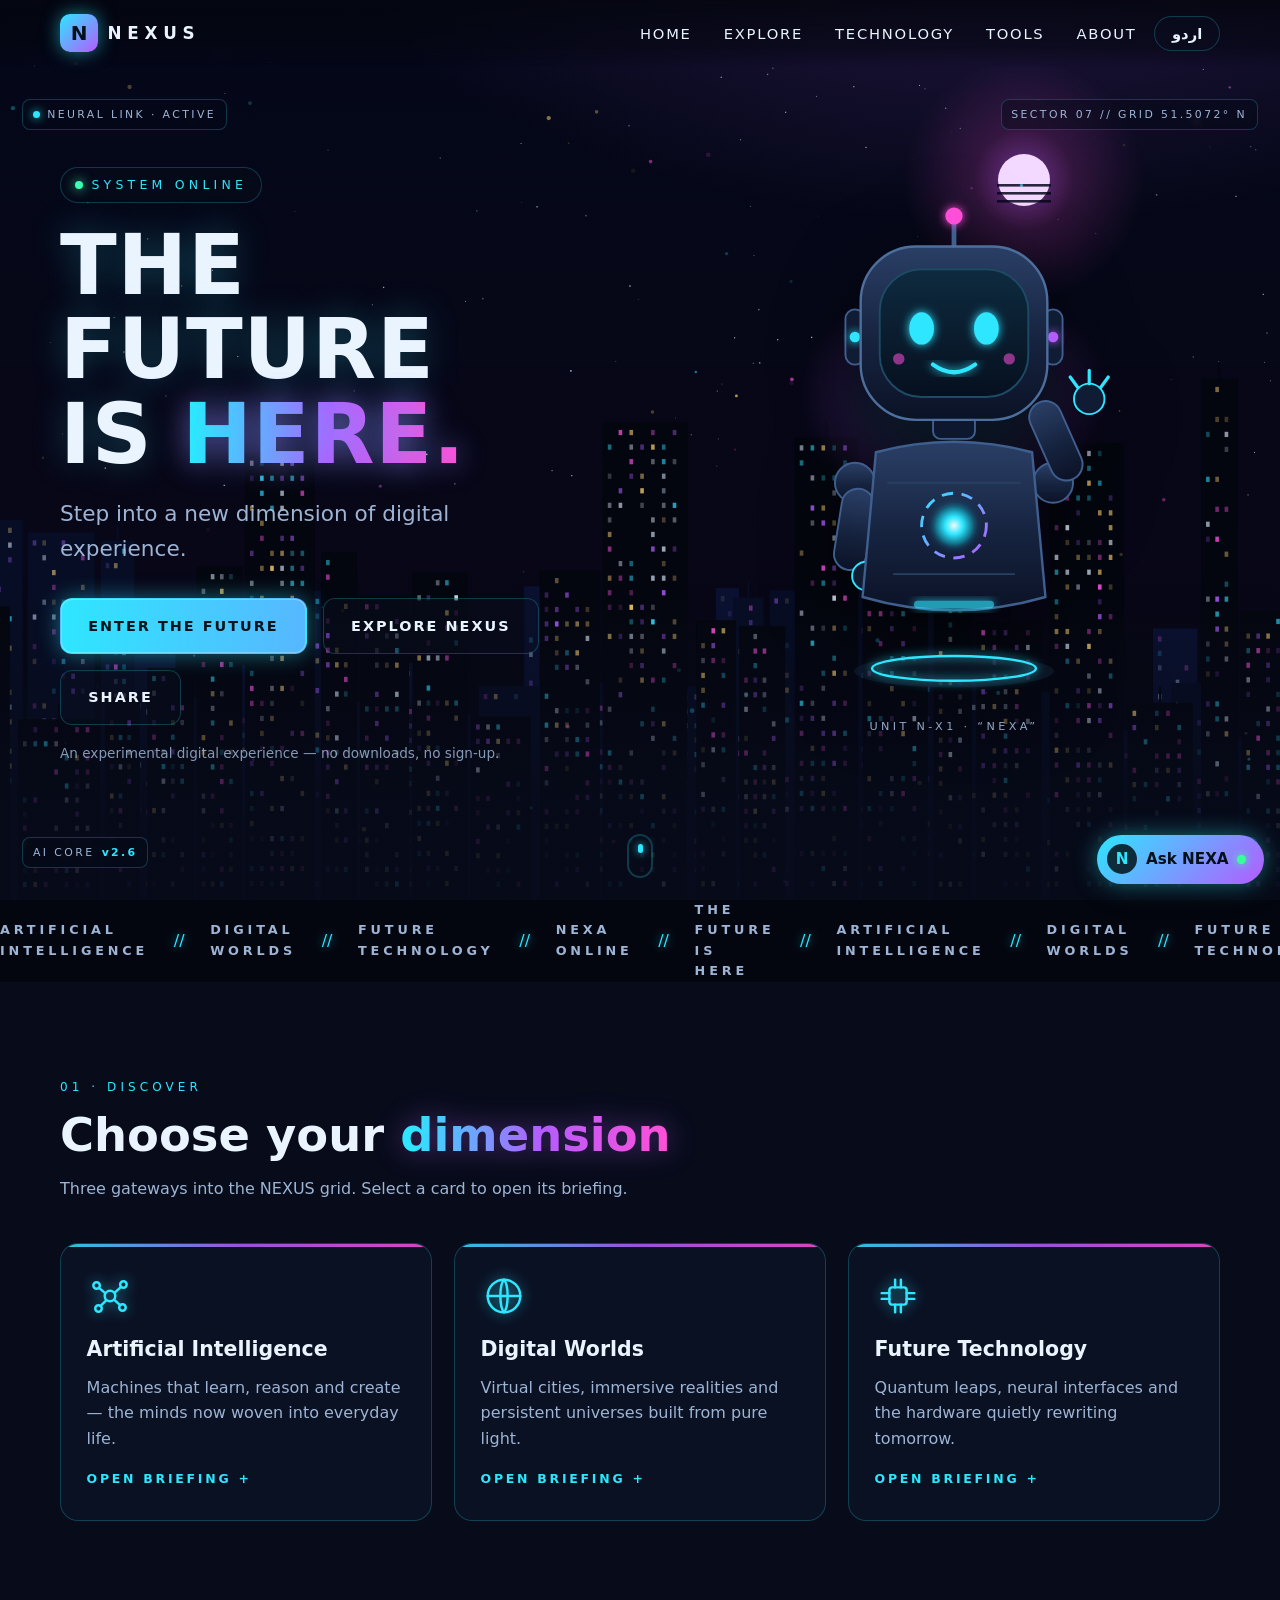
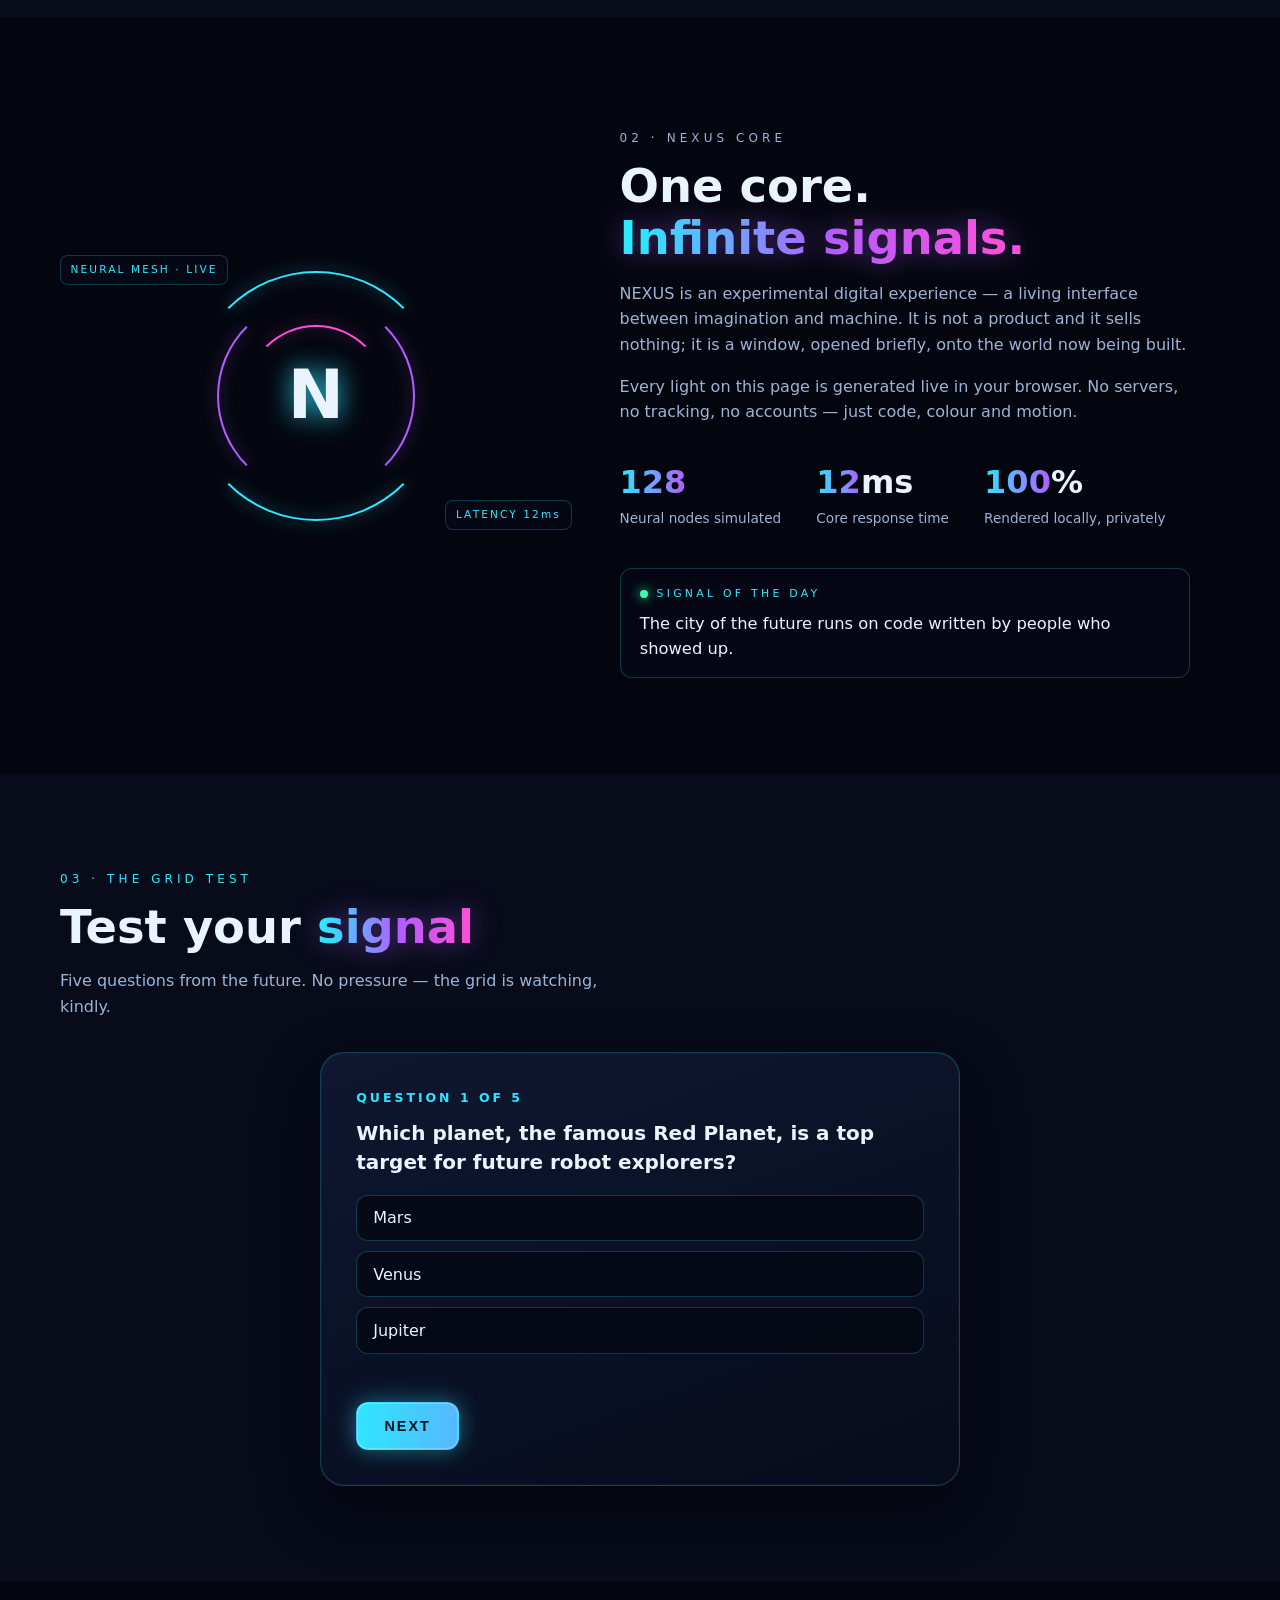
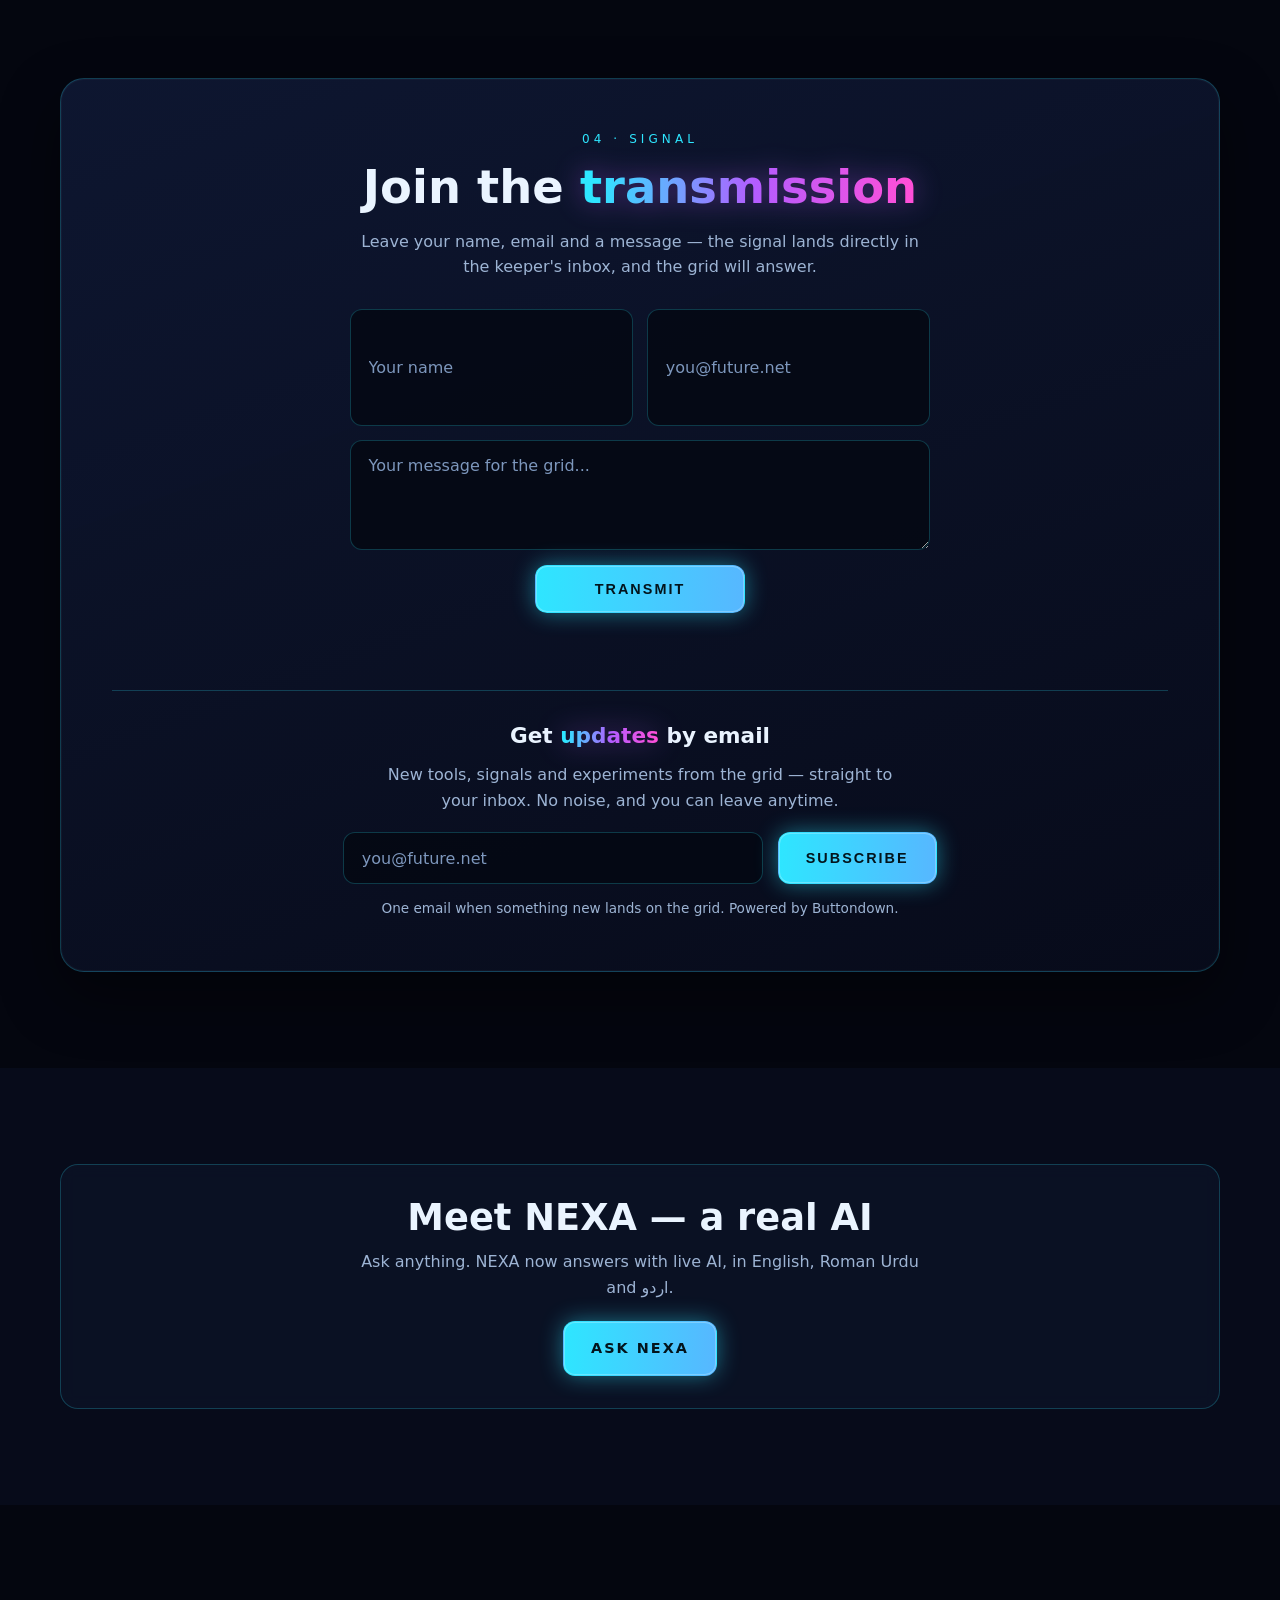
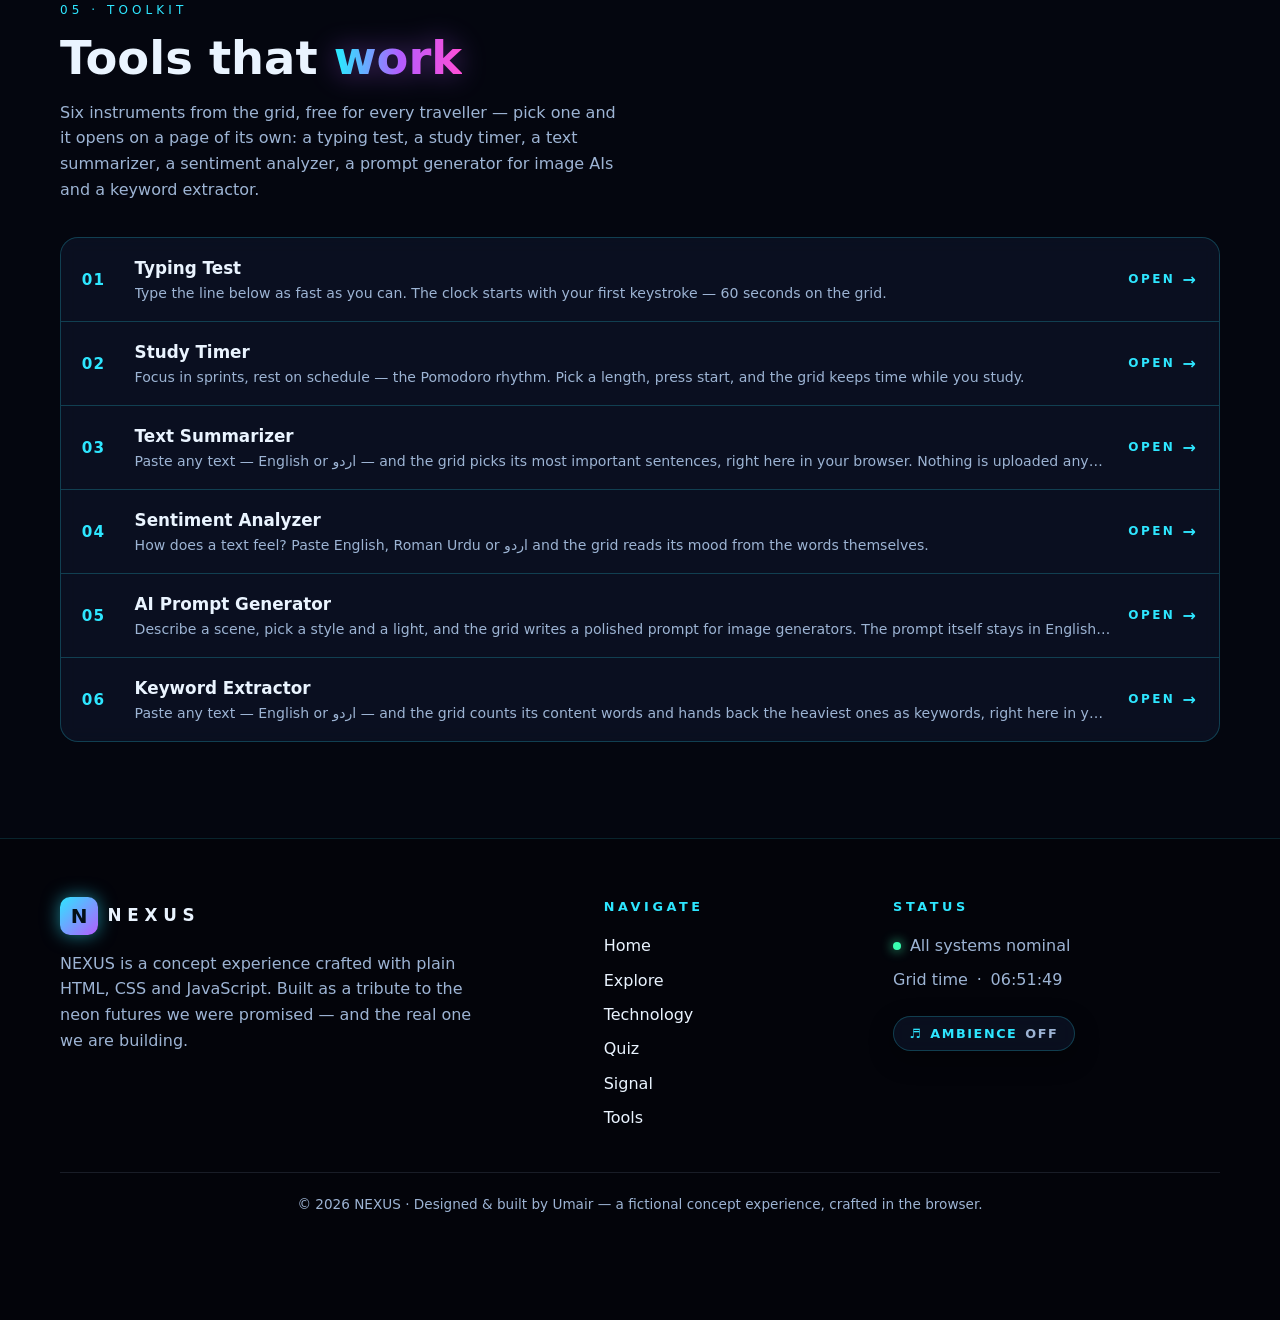
==== commit 071f4e4e: "Phone-width overflow fix for all views (v20)" ====
--- a/index.html
+++ b/index.html
@@ -22,7 +22,7 @@
 <link rel="canonical" href="https://ummiunoffical-coder.github.io/nexus/">
 <meta name="robots" content="index, follow">
 <link rel="icon" href="data:image/svg+xml,%3Csvg xmlns='http://www.w3.org/2000/svg' viewBox='0 0 32 32'%3E%3Crect width='32' height='32' rx='7' fill='%23050814'/%3E%3Cpath d='M9 23V9l14 14V9' stroke='%232ee6ff' stroke-width='3.4' fill='none' stroke-linecap='round' stroke-linejoin='round'/%3E%3C/svg%3E">
-<link rel="stylesheet" href="style.css?v=20261115-19">
+<link rel="stylesheet" href="style.css?v=20261115-20">
 </head>
 <body>
 
@@ -556,7 +556,7 @@
         <div class="nexa-avatar" aria-hidden="true">N</div>
         <div class="nexa-head-copy">
           <p class="nexa-name">NEXA</p>
-          <p class="nexa-status"><span class="status-dot" aria-hidden="true"></span><span data-i18n="nexa.status">Online · answers NEXUS questions</span></p>
+          <p class="nexa-status"><span class="status-dot" aria-hidden="true"></span><span data-i18n="nexa.status">Online · ask me anything</span></p>
         </div>
         <button class="nexa-voice" id="nexaVoice" type="button" aria-pressed="false" aria-label="Hear NEXA replies aloud" title="Hear NEXA replies aloud"><svg viewBox="0 0 24 24" width="19" height="19" fill="none" stroke="currentColor" stroke-width="2" stroke-linecap="round" stroke-linejoin="round" aria-hidden="true"><path d="M11 5 6 9H3v6h3l5 4z" fill="currentColor" stroke="none"/><path class="nexa-voice-waves" d="M15.5 8.5a5 5 0 0 1 0 7"/><path class="nexa-voice-waves" d="M18.4 5.8a9.2 9.2 0 0 1 0 12.4"/></svg></button>
         <button class="nexa-close" id="nexaClose" type="button" aria-label="Close chat">&times;</button>
@@ -580,7 +580,7 @@
       </div>
       <form class="nexa-form" id="nexaForm">
         <label class="visually-hidden" for="nexaInput">Ask NEXA a question</label>
-        <input type="text" id="nexaInput" data-i18n-ph="nexa.placeholder" placeholder="Ask NEXA about NEXUS..." autocomplete="off" maxlength="300">
+        <input type="text" id="nexaInput" data-i18n-ph="nexa.placeholder" placeholder="Ask NEXA anything…" autocomplete="off" maxlength="300">
         <button class="nexa-mic" id="nexaMic" type="button" aria-pressed="false" aria-label="Ask NEXA by voice" title="Ask by voice"><svg viewBox="0 0 24 24" width="18" height="18" fill="none" stroke="currentColor" stroke-width="2" stroke-linecap="round" stroke-linejoin="round" aria-hidden="true"><rect x="9" y="2.5" width="6" height="11" rx="3"/><path d="M5.5 11a6.5 6.5 0 0 0 13 0"/><path d="M12 17.5V21"/></svg></button>
         <button class="nexa-send" type="submit" aria-label="Send message">&#10148;</button>
       </form>
@@ -636,6 +636,6 @@
   </button>
 </div>
 
-<script src="script.js?v=20261115-19"></script>
+<script src="script.js?v=20261115-20"></script>
 </body>
 </html>
--- a/style.css
+++ b/style.css
@@ -367,7 +367,7 @@
 .nexa-voice[aria-pressed="true"]{color:var(--cyan)}
 .nexa-voice[aria-pressed="true"] .nexa-voice-waves{opacity:1}
 .nexa-msgs{flex:1;overflow-y:auto;padding:.85rem;display:flex;flex-direction:column;gap:.55rem;min-height:180px}
-.nexa-msg{max-width:85%;padding:.55rem .75rem;border-radius:14px;font-size:.9rem;line-height:1.5;overflow-wrap:break-word}
+.nexa-msg{max-width:85%;min-width:0;padding:.55rem .75rem;border-radius:14px;font-size:.9rem;line-height:1.5;overflow-wrap:break-word;overflow-wrap:anywhere}
 .nexa-msg a{color:var(--cyan);font-weight:600}
 .nexa-msg-bot{align-self:flex-start;background:rgba(7,11,26,.85);border:1px solid var(--line);border-bottom-left-radius:4px}
 .nexa-msg-user{align-self:flex-end;color:#031018;font-weight:600;background:linear-gradient(135deg,var(--cyan),var(--violet));border-bottom-right-radius:4px}
@@ -377,7 +377,7 @@
 .nexa-msg-typing span:nth-child(3){animation-delay:.36s}
 @keyframes nexaBlink{0%,80%,100%{opacity:.25}40%{opacity:1}}
 .nexa-chips{display:flex;flex-wrap:wrap;gap:.4rem;padding:0 .85rem .6rem}
-.nexa-chip{cursor:pointer;font-family:var(--font);font-size:.76rem;color:var(--cyan);background:rgba(46,230,255,.07);border:1px solid var(--line);border-radius:999px;padding:.32rem .7rem;transition:background .2s ease}
+.nexa-chip{cursor:pointer;font-family:var(--font);font-size:.76rem;color:var(--cyan);background:rgba(46,230,255,.07);border:1px solid var(--line);border-radius:999px;padding:.32rem .7rem;transition:background .2s ease;max-width:100%;white-space:normal;overflow-wrap:anywhere}
 .nexa-chip:hover{background:rgba(46,230,255,.18)}
 .nexa-form{display:flex;gap:.5rem;padding:.65rem .85rem .8rem;border-top:1px solid var(--line)}
 .nexa-form input{
@@ -530,9 +530,10 @@
 /* Keyword extractor chips */
 .kw-chips{display:flex;flex-wrap:wrap;gap:.45rem;margin-top:1rem}
 .kw-chips[hidden]{display:none}
-.kw-chip{font-size:.85rem;font-weight:700;color:var(--cyan);background:rgba(46,230,255,.07);border:1px solid var(--line);border-radius:999px;padding:.35rem .75rem}
+.kw-chip{font-size:.85rem;font-weight:700;color:var(--cyan);background:rgba(46,230,255,.07);border:1px solid var(--line);border-radius:999px;padding:.35rem .75rem;max-width:100%;overflow-wrap:anywhere}
 .tool-toggle.is-active{border-color:var(--cyan);color:var(--cyan);box-shadow:0 0 16px rgba(46,230,255,.3)}
 .tool-fields{display:grid;gap:.4rem 1rem;margin-top:.2rem}
+.tool-fields>div{min-width:0}
 @media (min-width:640px){.tool-fields{grid-template-columns:1fr 1fr}}
 .tool-label{display:block;font-size:.72rem;letter-spacing:.14em;text-transform:uppercase;color:var(--muted);margin:.8rem 0 .35rem}
 .tool-select{width:100%;font-family:var(--font);font-size:.95rem;color:var(--ink);background:rgba(3,10,20,.55);border:1px solid var(--line);border-radius:12px;padding:.7rem .8rem}
@@ -568,7 +569,7 @@
 .tool-open::after{content:"→";font-size:1rem;transition:transform .2s ease}
 .tool-row:hover .tool-open::after{transform:translateX(3px)}
 main.tool-open > :not(.tool-view){display:none}
-.tool-view{display:none;padding:7rem 0 6rem;background:var(--bg-2);min-height:70vh}
+.tool-view{display:none;padding:7rem 0 6rem;background:var(--bg-2);min-height:70vh;max-width:100%;overflow-x:hidden;overflow-x:clip}
 .tool-view.open{display:block;animation:toolViewIn .35s ease both}
 @keyframes toolViewIn{from{opacity:0;transform:translateY(14px)}to{opacity:1;transform:none}}
 @media (prefers-reduced-motion:reduce){.tool-view.open{animation:none}.tool-open::after{transition:none}}
@@ -585,13 +586,32 @@
    The chat panel keeps its own classes and layout; inside
    #view-nexa it simply stretches to page size, with a tall
    messages area. The suggestion chips reuse .nexa-chip. */
-#view-nexa .nexa-panel{width:100%;max-width:880px;margin-inline:auto;max-height:none}
+#view-nexa .nexa-panel{width:100%;max-width:min(880px,100%);margin-inline:auto;max-height:none}
+#view-nexa .nexa-head,#view-nexa .nexa-msgs,#view-nexa .nexa-chips,#view-nexa .nexa-suggest,#view-nexa .nexa-form{min-width:0}
+#view-nexa .nexa-status span{min-width:0;overflow-wrap:break-word}
 #view-nexa .nexa-msgs{flex:none;height:58vh;min-height:300px}
 .nexa-suggest{display:flex;flex-wrap:wrap;gap:.4rem;padding:0 .85rem .6rem}
 .nexa-promo{background:var(--panel);border:1px solid var(--line);border-radius:var(--radius);padding:2rem 1.6rem;text-align:center;backdrop-filter:blur(8px)}
 .nexa-promo-title{font-size:clamp(1.6rem,3.6vw,2.3rem);font-weight:900;line-height:1.15;margin-bottom:.6rem}
 .nexa-promo-sub{color:var(--muted);max-width:560px;margin:0 auto 1.3rem;line-height:1.6}
 html[lang="ur"] .nexa-promo-title{line-height:1.55}
+
+/* ---------- Phone hardening (≤640px) ----------
+   A view must never be wider than the phone: titles
+   scale down instead of running off the edge, cards
+   trade their desktop padding for room, the timer's
+   big digits shrink a step, and long unbroken text
+   wraps inside its box. Desktop rendering is untouched. */
+@media (max-width:640px){
+  .tool-view{padding:5.5rem 0 4rem}
+  .tool-view-title{font-size:clamp(1.5rem,6.8vw,1.9rem);overflow-wrap:break-word}
+  .tool-card{padding:1.1rem}
+  .study-display{font-size:clamp(2.2rem,12vw,3rem)}
+  .type-sample{overflow-wrap:anywhere}
+  .nexa-promo{padding:1.5rem 1.1rem}
+  .nexa-promo-title{overflow-wrap:break-word}
+  #view-nexa .nexa-msgs{height:52vh;min-height:260px}
+}
 
 /* ---------- Language toggle + Urdu (RTL) ----------
    The toggle swaps <html lang/dir>; script.js fills every
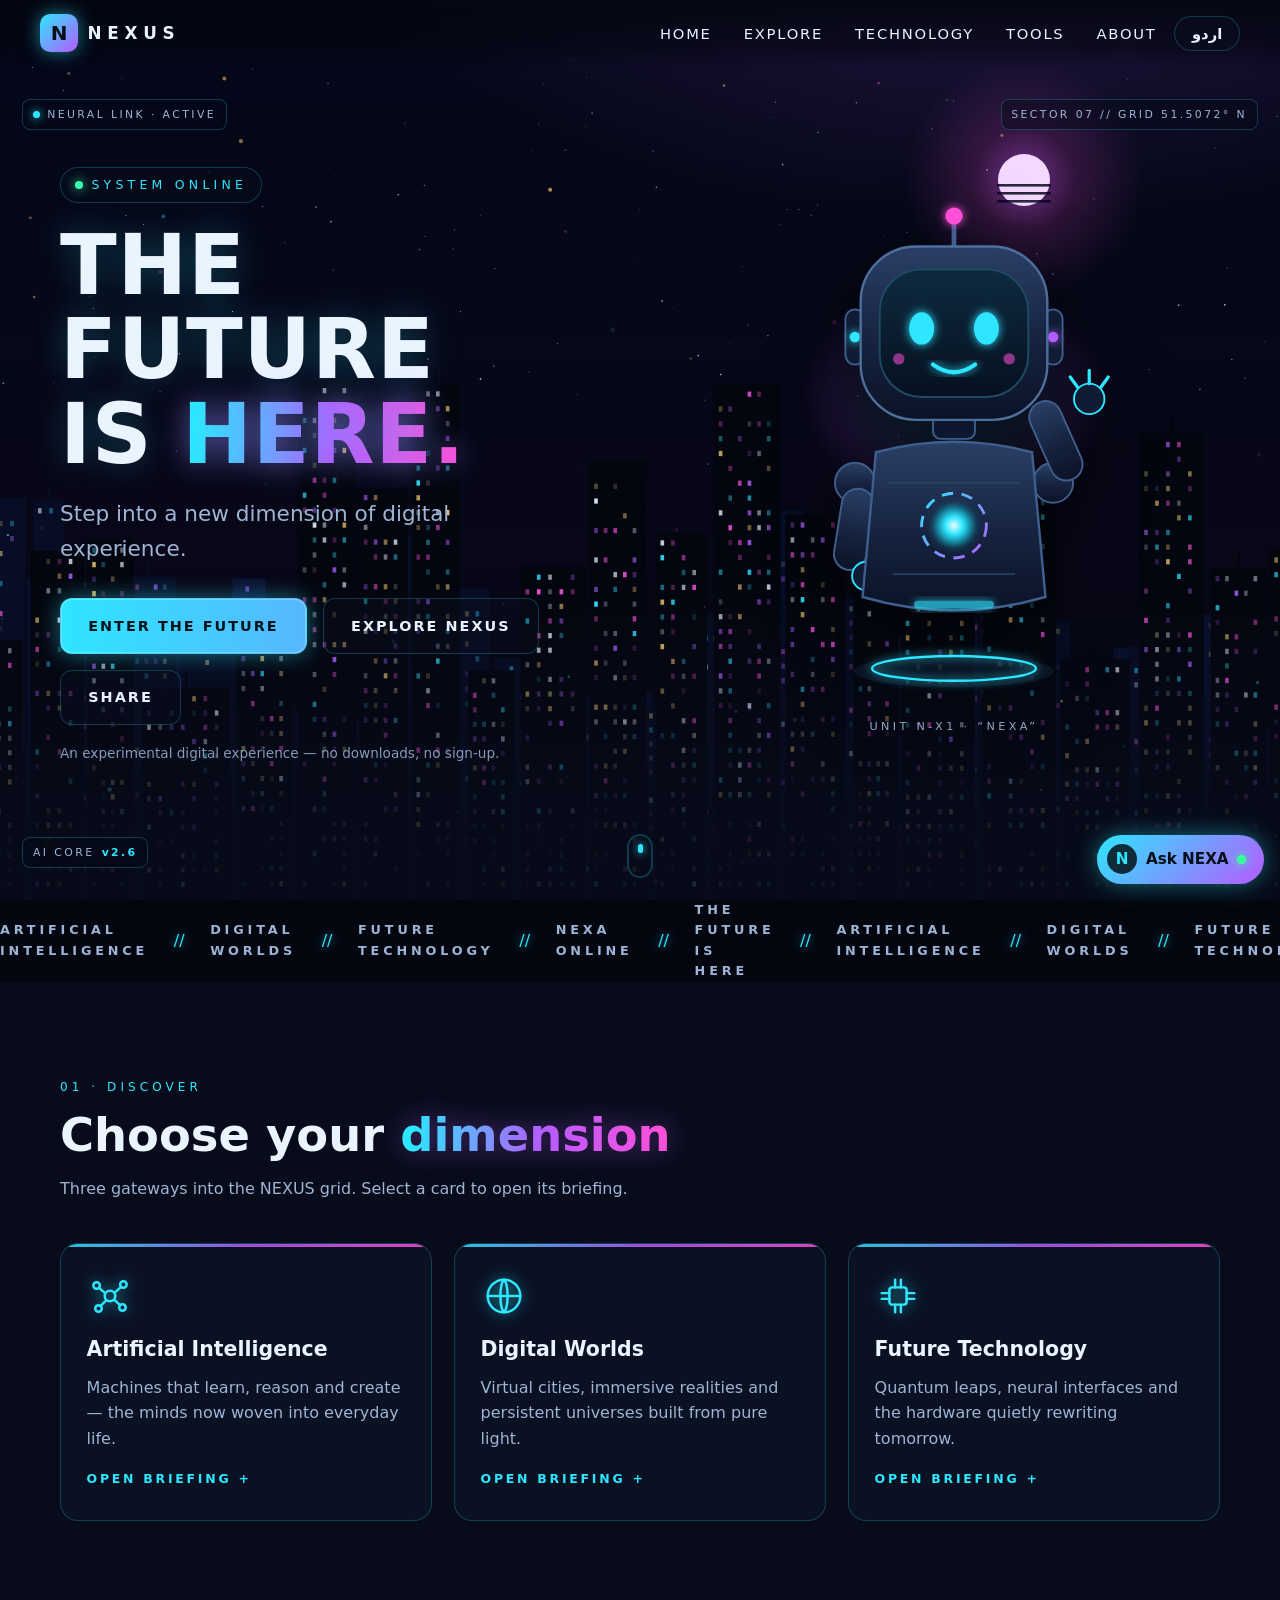
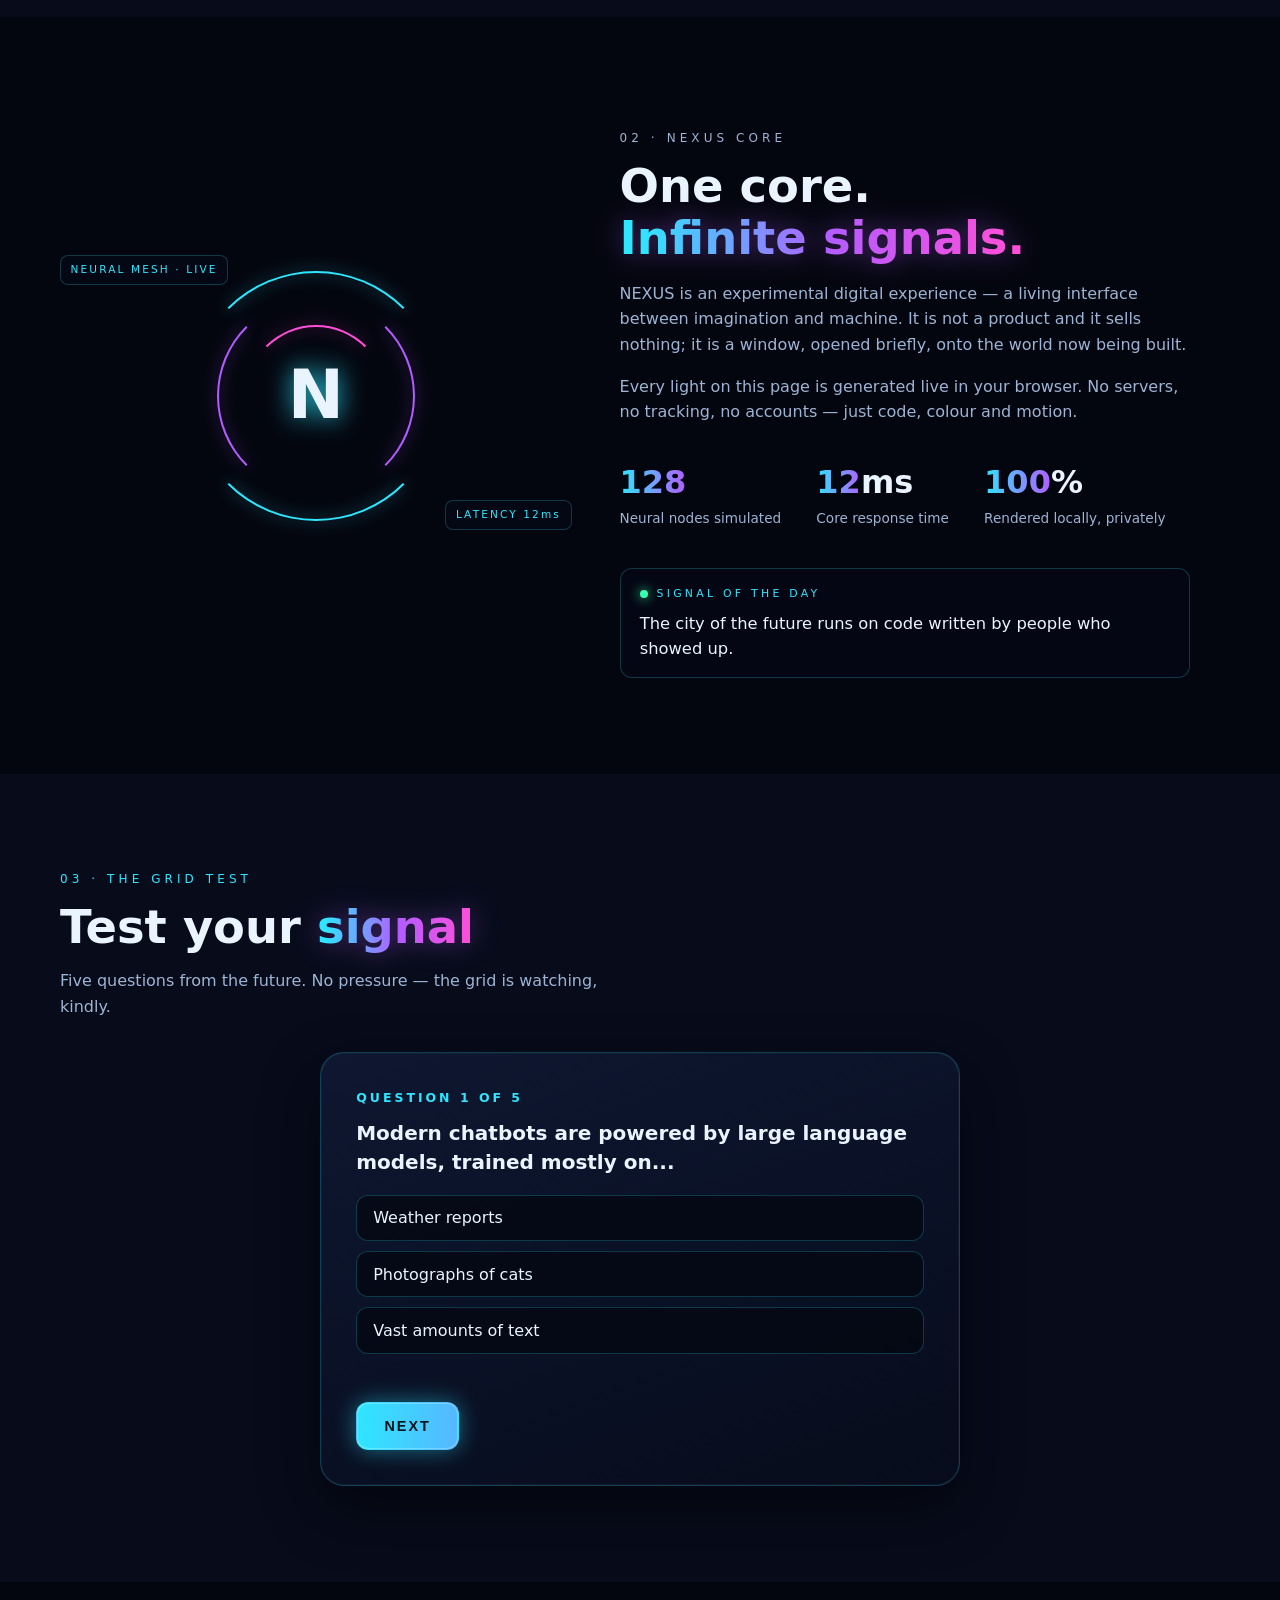
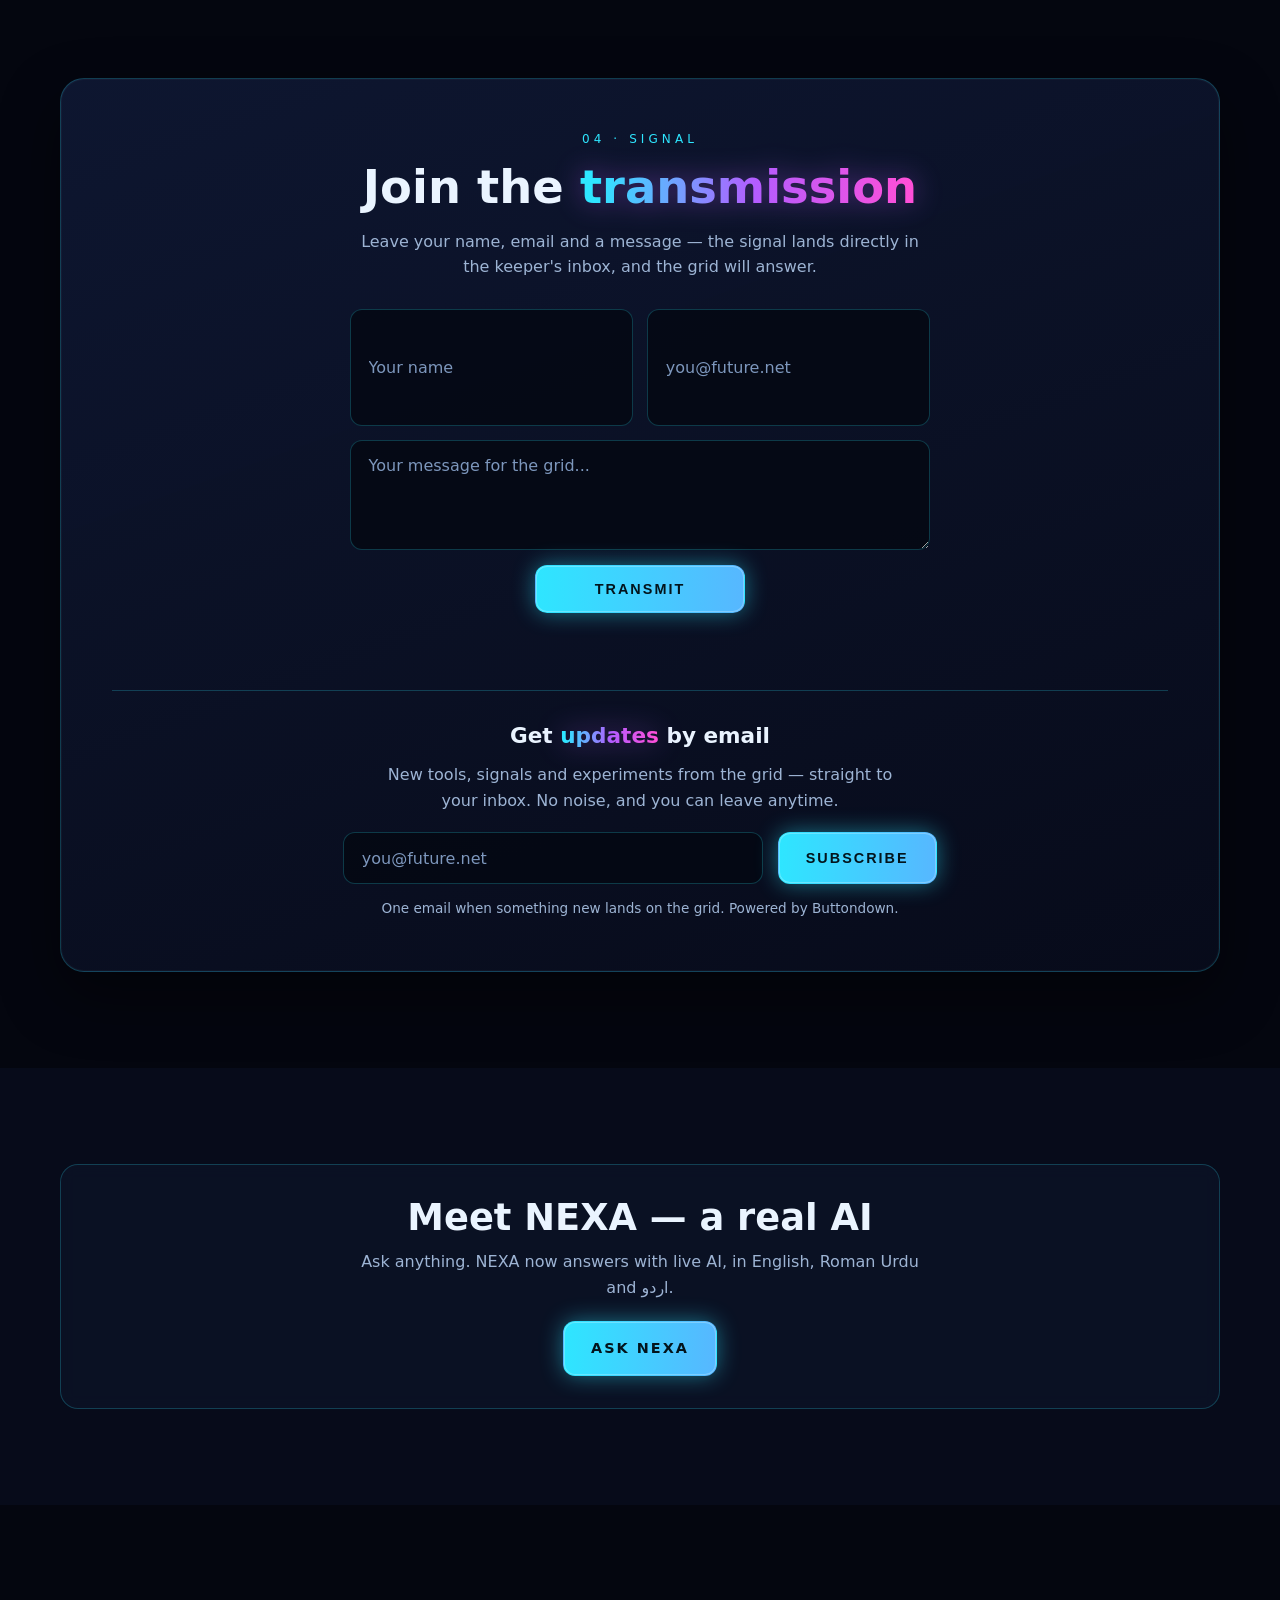
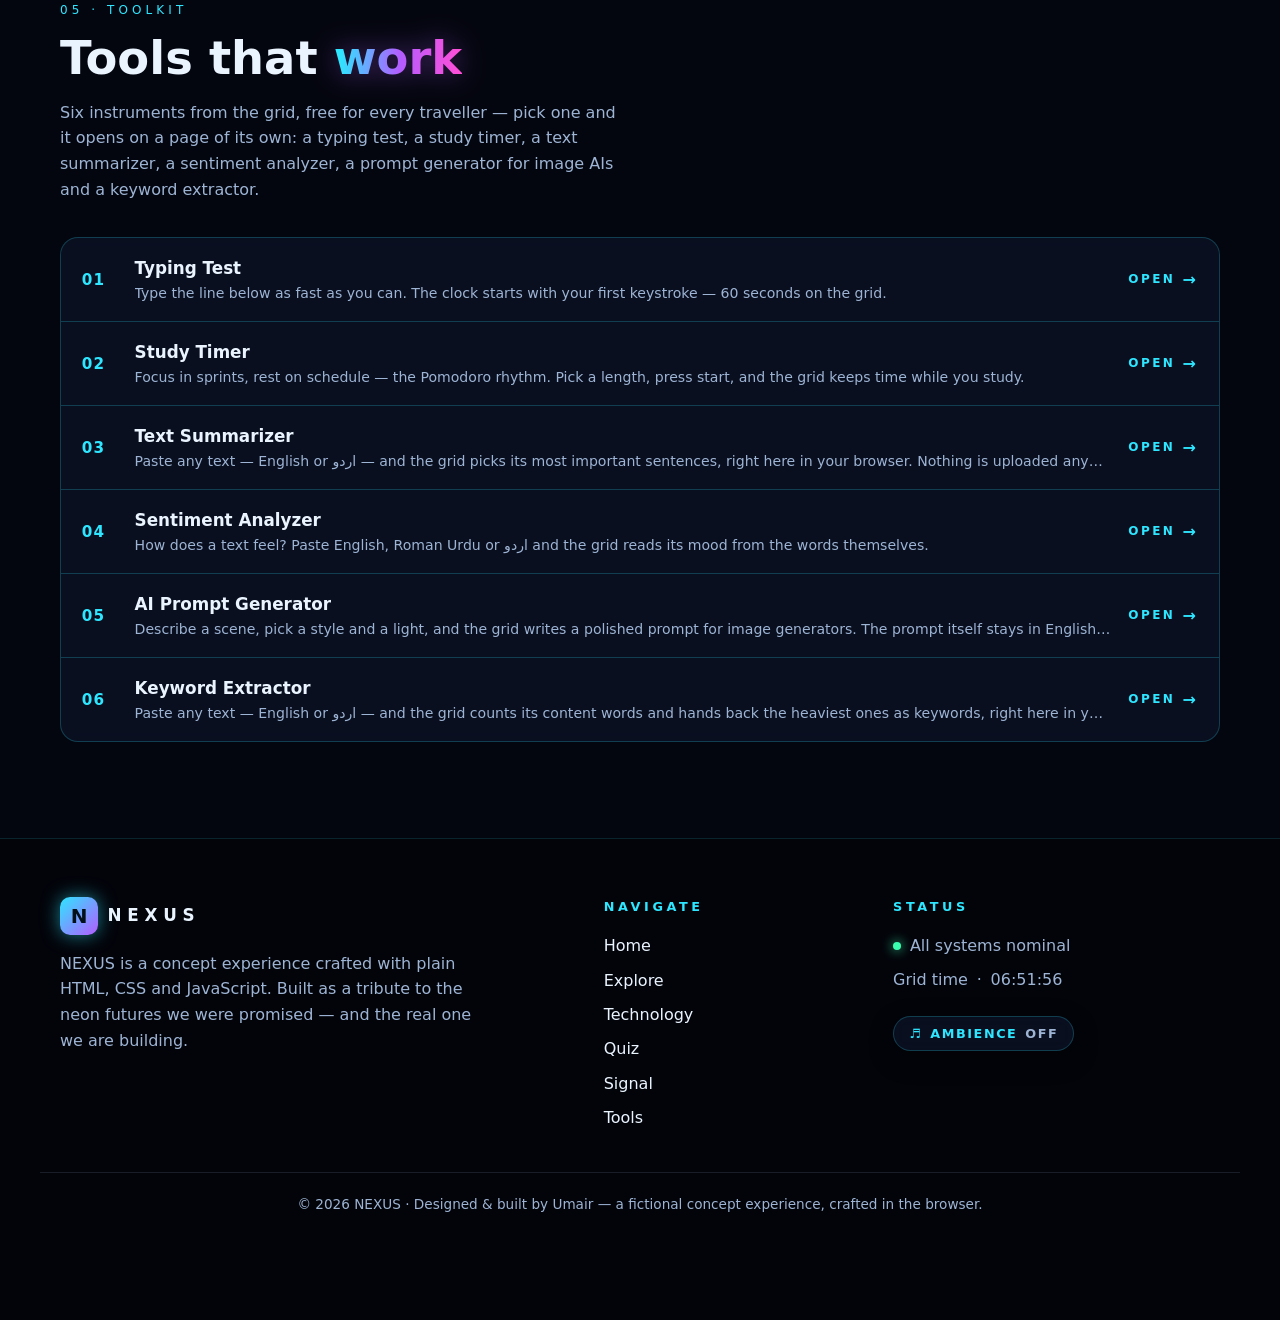
==== commit b9aab0d6: "Fix view-open class collision distorting layout (v21)" ====
--- a/index.html
+++ b/index.html
@@ -22,7 +22,7 @@
 <link rel="canonical" href="https://ummiunoffical-coder.github.io/nexus/">
 <meta name="robots" content="index, follow">
 <link rel="icon" href="data:image/svg+xml,%3Csvg xmlns='http://www.w3.org/2000/svg' viewBox='0 0 32 32'%3E%3Crect width='32' height='32' rx='7' fill='%23050814'/%3E%3Cpath d='M9 23V9l14 14V9' stroke='%232ee6ff' stroke-width='3.4' fill='none' stroke-linecap='round' stroke-linejoin='round'/%3E%3C/svg%3E">
-<link rel="stylesheet" href="style.css?v=20261115-20">
+<link rel="stylesheet" href="style.css?v=20261115-21">
 </head>
 <body>
 
@@ -636,6 +636,6 @@
   </button>
 </div>
 
-<script src="script.js?v=20261115-20"></script>
+<script src="script.js?v=20261115-21"></script>
 </body>
 </html>
--- a/style.css
+++ b/style.css
@@ -30,7 +30,7 @@
 }
 img,svg{display:block;max-width:100%}
 a{color:var(--cyan)}
-.container{width:min(1160px,100% - 2.5rem);margin-inline:auto}
+.container{width:100%;max-width:1200px;margin-left:auto;margin-right:auto;padding-left:1.25rem;padding-right:1.25rem}
 .visually-hidden{position:absolute;width:1px;height:1px;overflow:hidden;clip:rect(0 0 0 0);white-space:nowrap}
 
 /* Visible keyboard focus everywhere */
@@ -553,7 +553,7 @@
    links to a hash route (#tool-typing, ...) and the router
    in script.js opens that tool as its own page-like view —
    a .tool-view section that lives in <main> after #tools.
-   While a view is open, <main> carries .tool-open and every
+   While a view is open, <main> carries .view-open and every
    other direct child is hidden; header, footer and NEXA
    stay on screen. Views are shown/hidden only — the tool
    cards inside are never moved or rebuilt. */
@@ -568,7 +568,7 @@
 .tool-open{flex:none;display:inline-flex;align-items:center;gap:.45rem;font-size:.75rem;font-weight:800;letter-spacing:.2em;color:var(--cyan)}
 .tool-open::after{content:"→";font-size:1rem;transition:transform .2s ease}
 .tool-row:hover .tool-open::after{transform:translateX(3px)}
-main.tool-open > :not(.tool-view){display:none}
+main.view-open > :not(.tool-view){display:none}
 .tool-view{display:none;padding:7rem 0 6rem;background:var(--bg-2);min-height:70vh;max-width:100%;overflow-x:hidden;overflow-x:clip}
 .tool-view.open{display:block;animation:toolViewIn .35s ease both}
 @keyframes toolViewIn{from{opacity:0;transform:translateY(14px)}to{opacity:1;transform:none}}
@@ -576,7 +576,7 @@
 .tool-back{display:inline-block;color:var(--cyan);text-decoration:none;font-weight:700;letter-spacing:.06em;margin-bottom:1.3rem}
 .tool-back:hover{text-decoration:underline}
 .tool-view-title{font-size:clamp(1.9rem,4.6vw,2.9rem);font-weight:900;line-height:1.12;margin-bottom:1.6rem}
-.tool-view .tool-card{max-width:820px;margin-inline:auto}
+.tool-view .tool-card{max-width:820px;margin-left:auto;margin-right:auto}
 html[lang="ur"] .tool-view-title{line-height:1.55}
 html[lang="ur"] .tool-open,html[lang="ur"] .tool-back,html[lang="ur"] .tool-num{letter-spacing:0}
 html[dir="rtl"] .tool-open::after{content:"←"}
@@ -586,7 +586,7 @@
    The chat panel keeps its own classes and layout; inside
    #view-nexa it simply stretches to page size, with a tall
    messages area. The suggestion chips reuse .nexa-chip. */
-#view-nexa .nexa-panel{width:100%;max-width:min(880px,100%);margin-inline:auto;max-height:none}
+#view-nexa .nexa-panel{position:static;left:auto;right:auto;top:auto;bottom:auto;transform:none;width:auto;max-width:880px;margin-left:auto;margin-right:auto;max-height:none;min-width:0}
 #view-nexa .nexa-head,#view-nexa .nexa-msgs,#view-nexa .nexa-chips,#view-nexa .nexa-suggest,#view-nexa .nexa-form{min-width:0}
 #view-nexa .nexa-status span{min-width:0;overflow-wrap:break-word}
 #view-nexa .nexa-msgs{flex:none;height:58vh;min-height:300px}
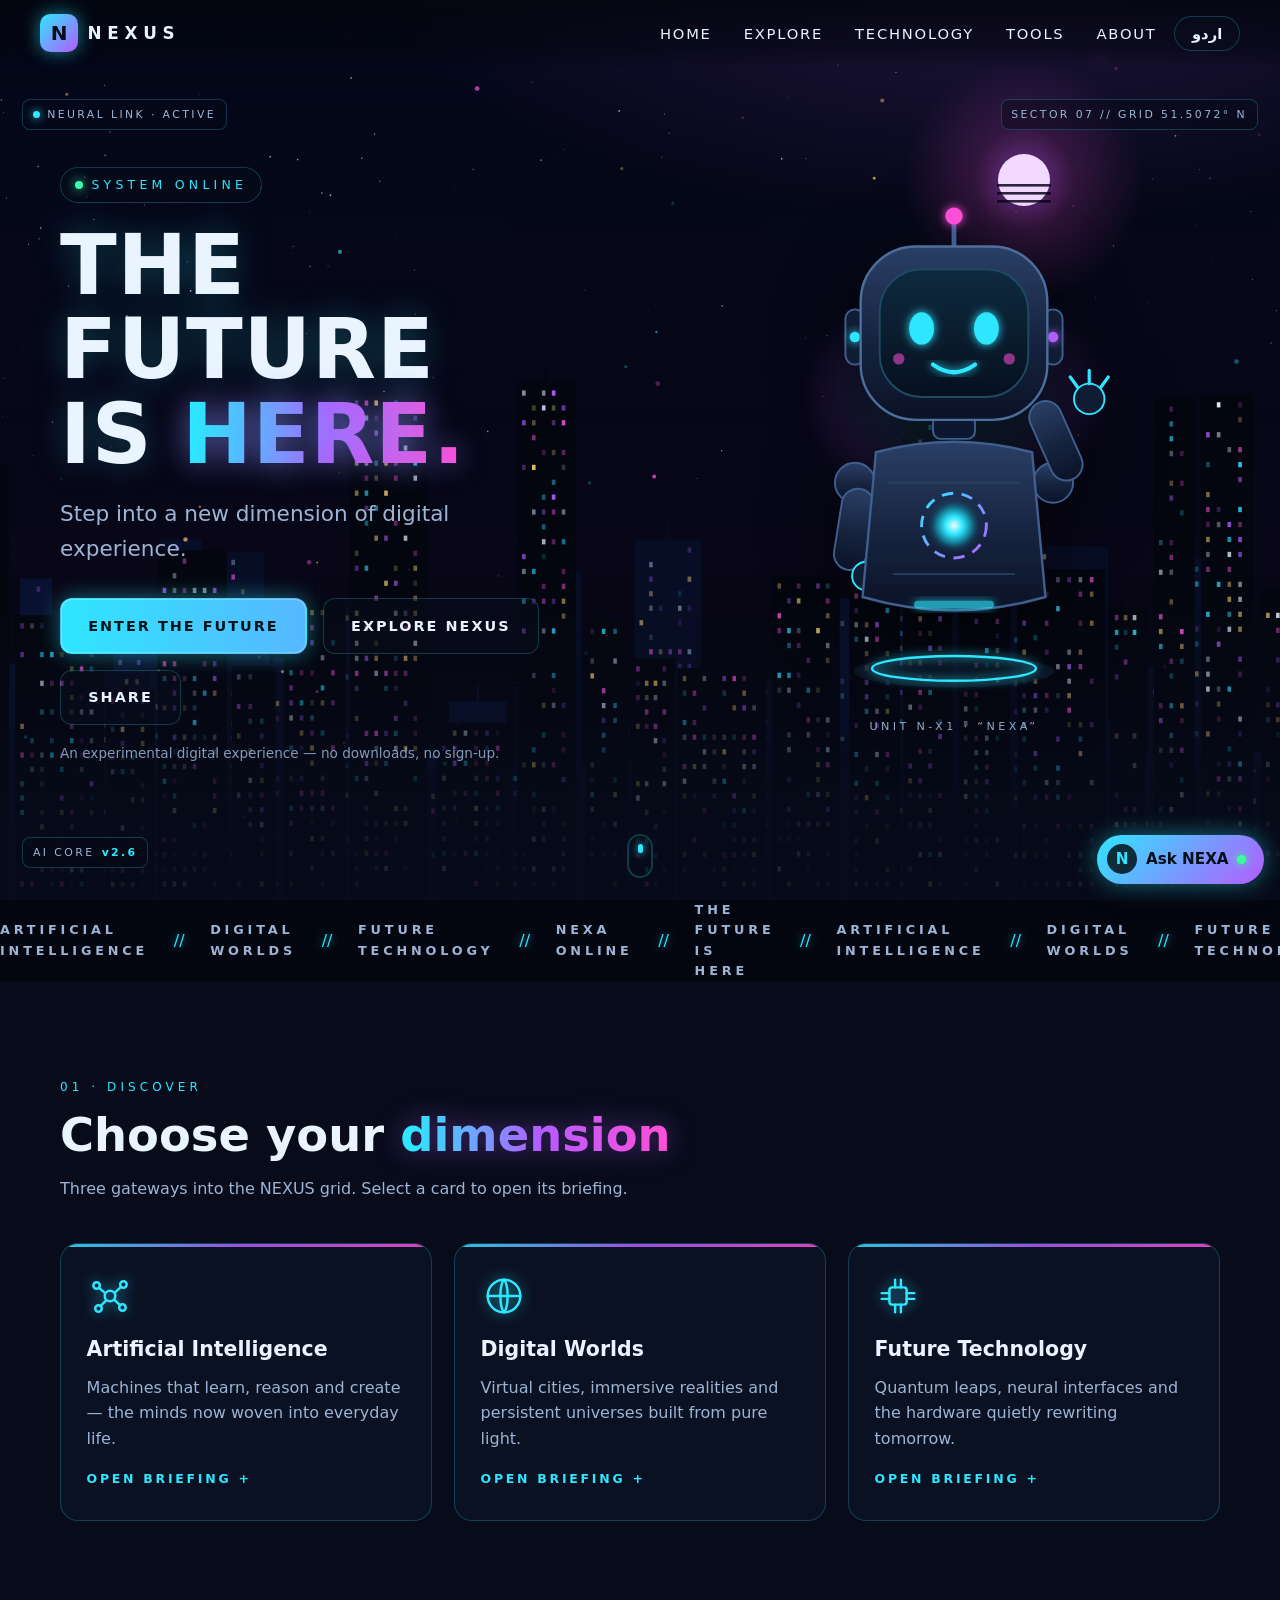
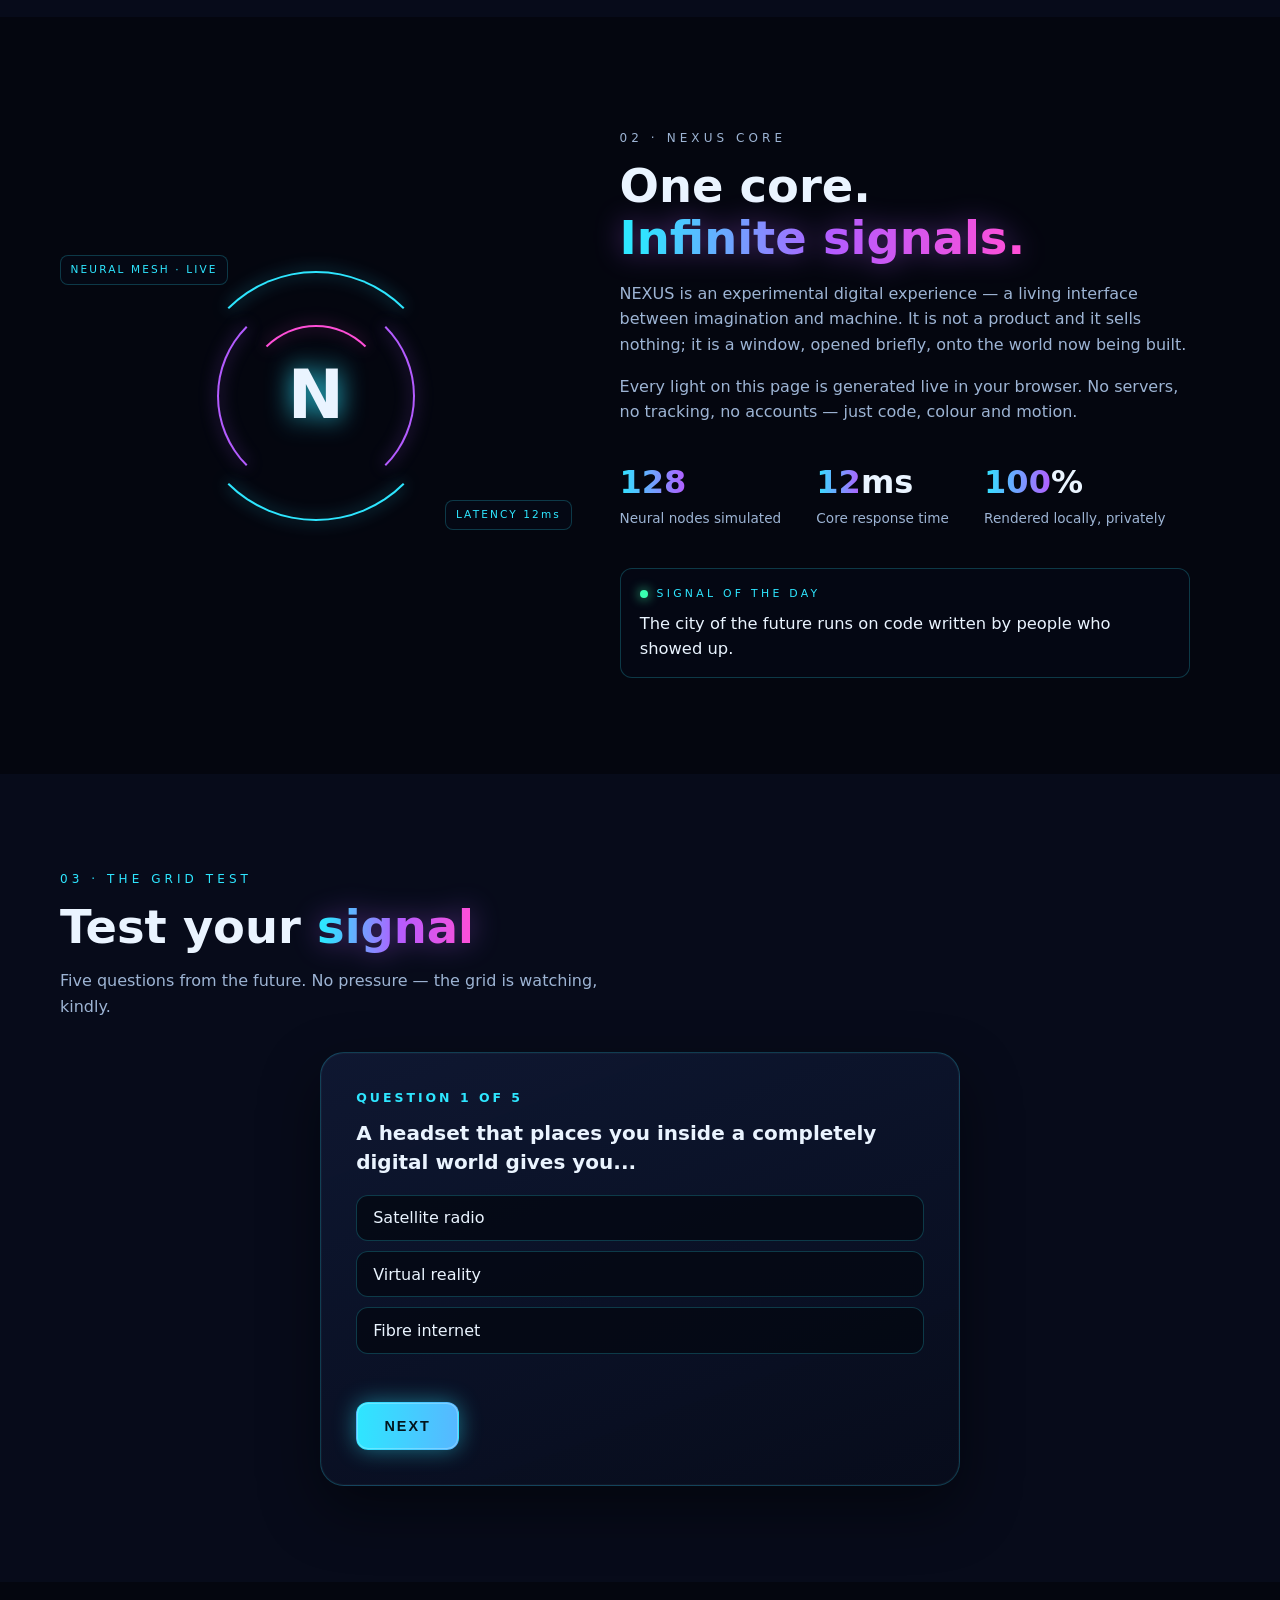
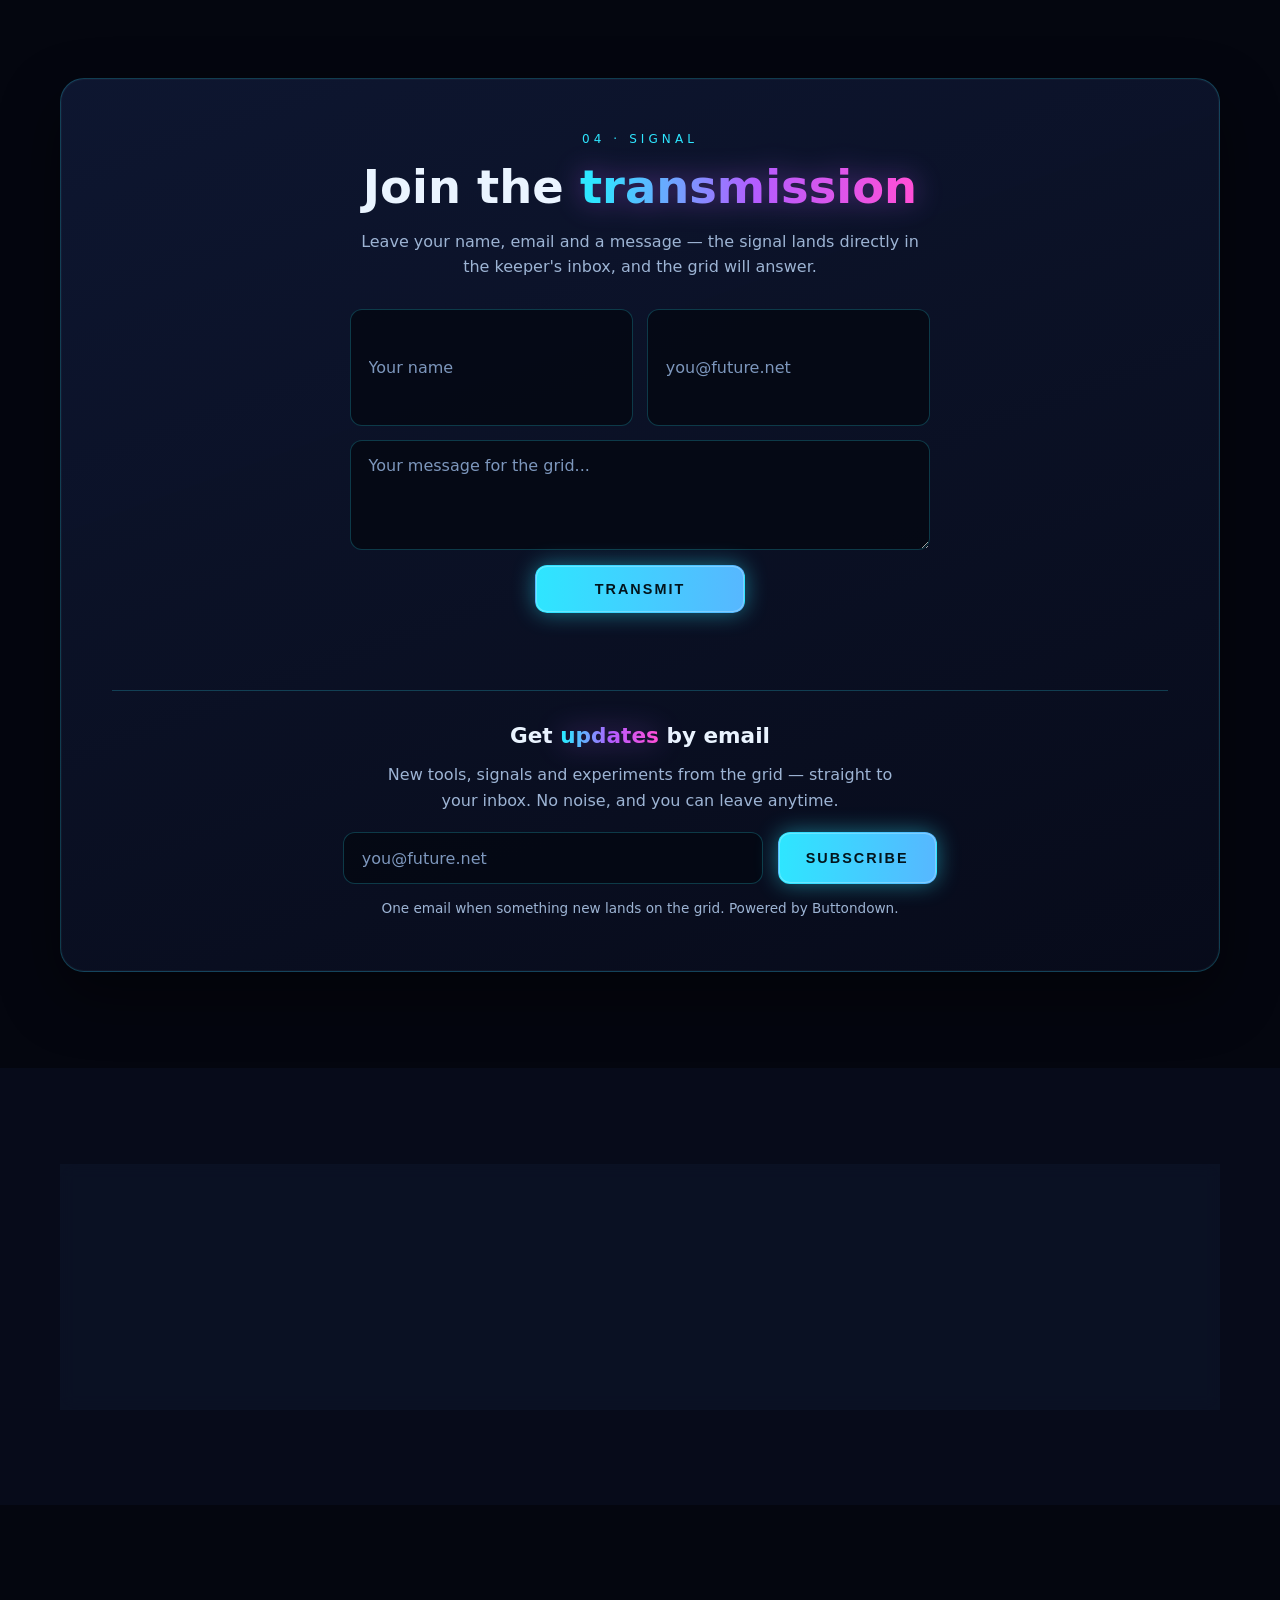
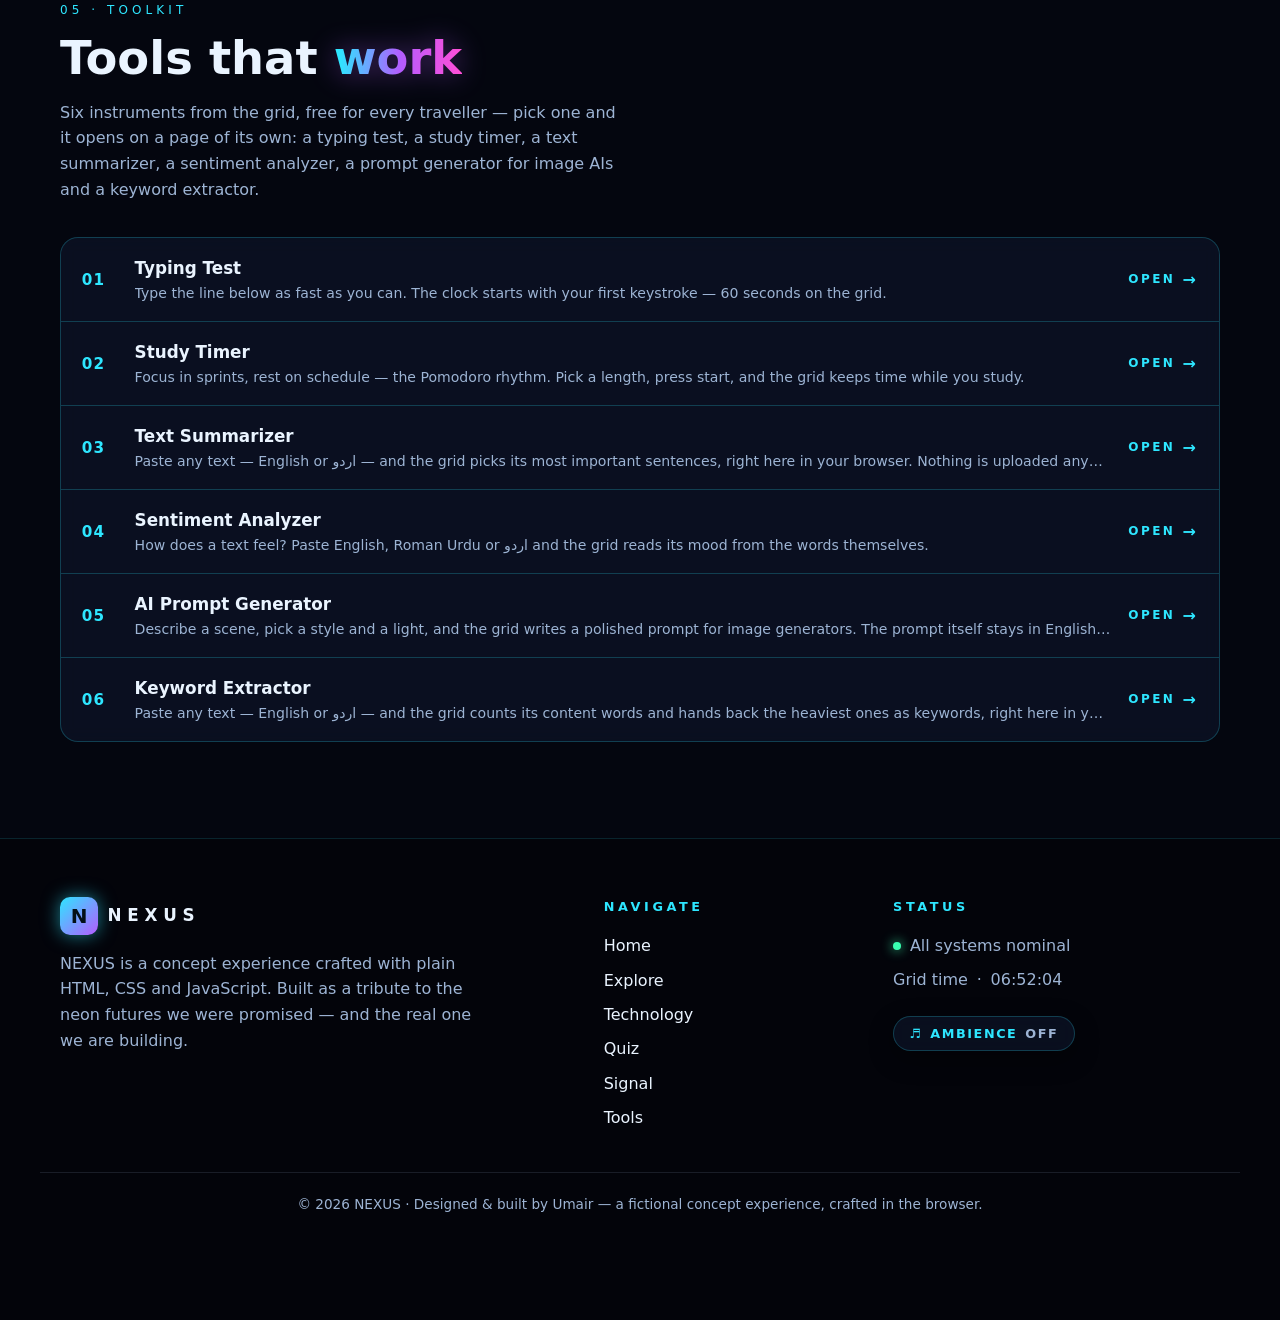
==== commit 98161886: "Readable AI answers with copy button (v22)" ====
--- a/index.html
+++ b/index.html
@@ -22,7 +22,7 @@
 <link rel="canonical" href="https://ummiunoffical-coder.github.io/nexus/">
 <meta name="robots" content="index, follow">
 <link rel="icon" href="data:image/svg+xml,%3Csvg xmlns='http://www.w3.org/2000/svg' viewBox='0 0 32 32'%3E%3Crect width='32' height='32' rx='7' fill='%23050814'/%3E%3Cpath d='M9 23V9l14 14V9' stroke='%232ee6ff' stroke-width='3.4' fill='none' stroke-linecap='round' stroke-linejoin='round'/%3E%3C/svg%3E">
-<link rel="stylesheet" href="style.css?v=20261115-21">
+<link rel="stylesheet" href="style.css?v=20261115-22">
 </head>
 <body>
 
@@ -636,6 +636,6 @@
   </button>
 </div>
 
-<script src="script.js?v=20261115-21"></script>
+<script src="script.js?v=20261115-22"></script>
 </body>
 </html>
--- a/style.css
+++ b/style.css
@@ -371,6 +371,15 @@
 .nexa-msg a{color:var(--cyan);font-weight:600}
 .nexa-msg-bot{align-self:flex-start;background:rgba(7,11,26,.85);border:1px solid var(--line);border-bottom-left-radius:4px}
 .nexa-msg-user{align-self:flex-end;color:#031018;font-weight:600;background:linear-gradient(135deg,var(--cyan),var(--violet));border-bottom-right-radius:4px}
+.nexa-msg-bot p{margin:0 0 .5rem}
+.nexa-msg-bot p:last-of-type{margin-bottom:0}
+.nexa-msg-bot ul{margin:.1rem 0 .5rem;padding-left:1.15rem}
+.nexa-msg-bot ul:last-of-type{margin-bottom:0}
+.nexa-msg-bot li{margin:.15rem 0;overflow-wrap:anywhere}
+.nexa-msg-bot code{font-family:ui-monospace,SFMono-Regular,Menlo,Consolas,monospace;font-size:.86em;background:rgba(46,230,255,.12);border:1px solid rgba(46,230,255,.18);padding:.02rem .3rem;border-radius:6px;overflow-wrap:anywhere}
+.nexa-copy-btn{display:block;width:-webkit-fit-content;width:fit-content;margin:.45rem 0 0 auto;padding:.18rem .55rem;font-family:var(--font);font-size:.68rem;font-weight:700;letter-spacing:.05em;color:var(--cyan);background:rgba(46,230,255,.06);border:1px solid var(--line);border-radius:999px;cursor:pointer;transition:background .2s ease,color .2s ease}
+.nexa-copy-btn:hover{background:rgba(46,230,255,.16)}
+.nexa-copy-btn.is-copied{color:#031018;background:linear-gradient(135deg,var(--cyan),var(--violet));border-color:transparent}
 .nexa-msg-typing{align-self:flex-start;display:inline-flex;gap:4px;padding:.7rem .8rem;background:rgba(7,11,26,.85);border:1px solid var(--line);border-radius:14px;border-bottom-left-radius:4px}
 .nexa-msg-typing span{width:7px;height:7px;border-radius:50%;background:var(--cyan);animation:nexaBlink 1.1s infinite}
 .nexa-msg-typing span:nth-child(2){animation-delay:.18s}
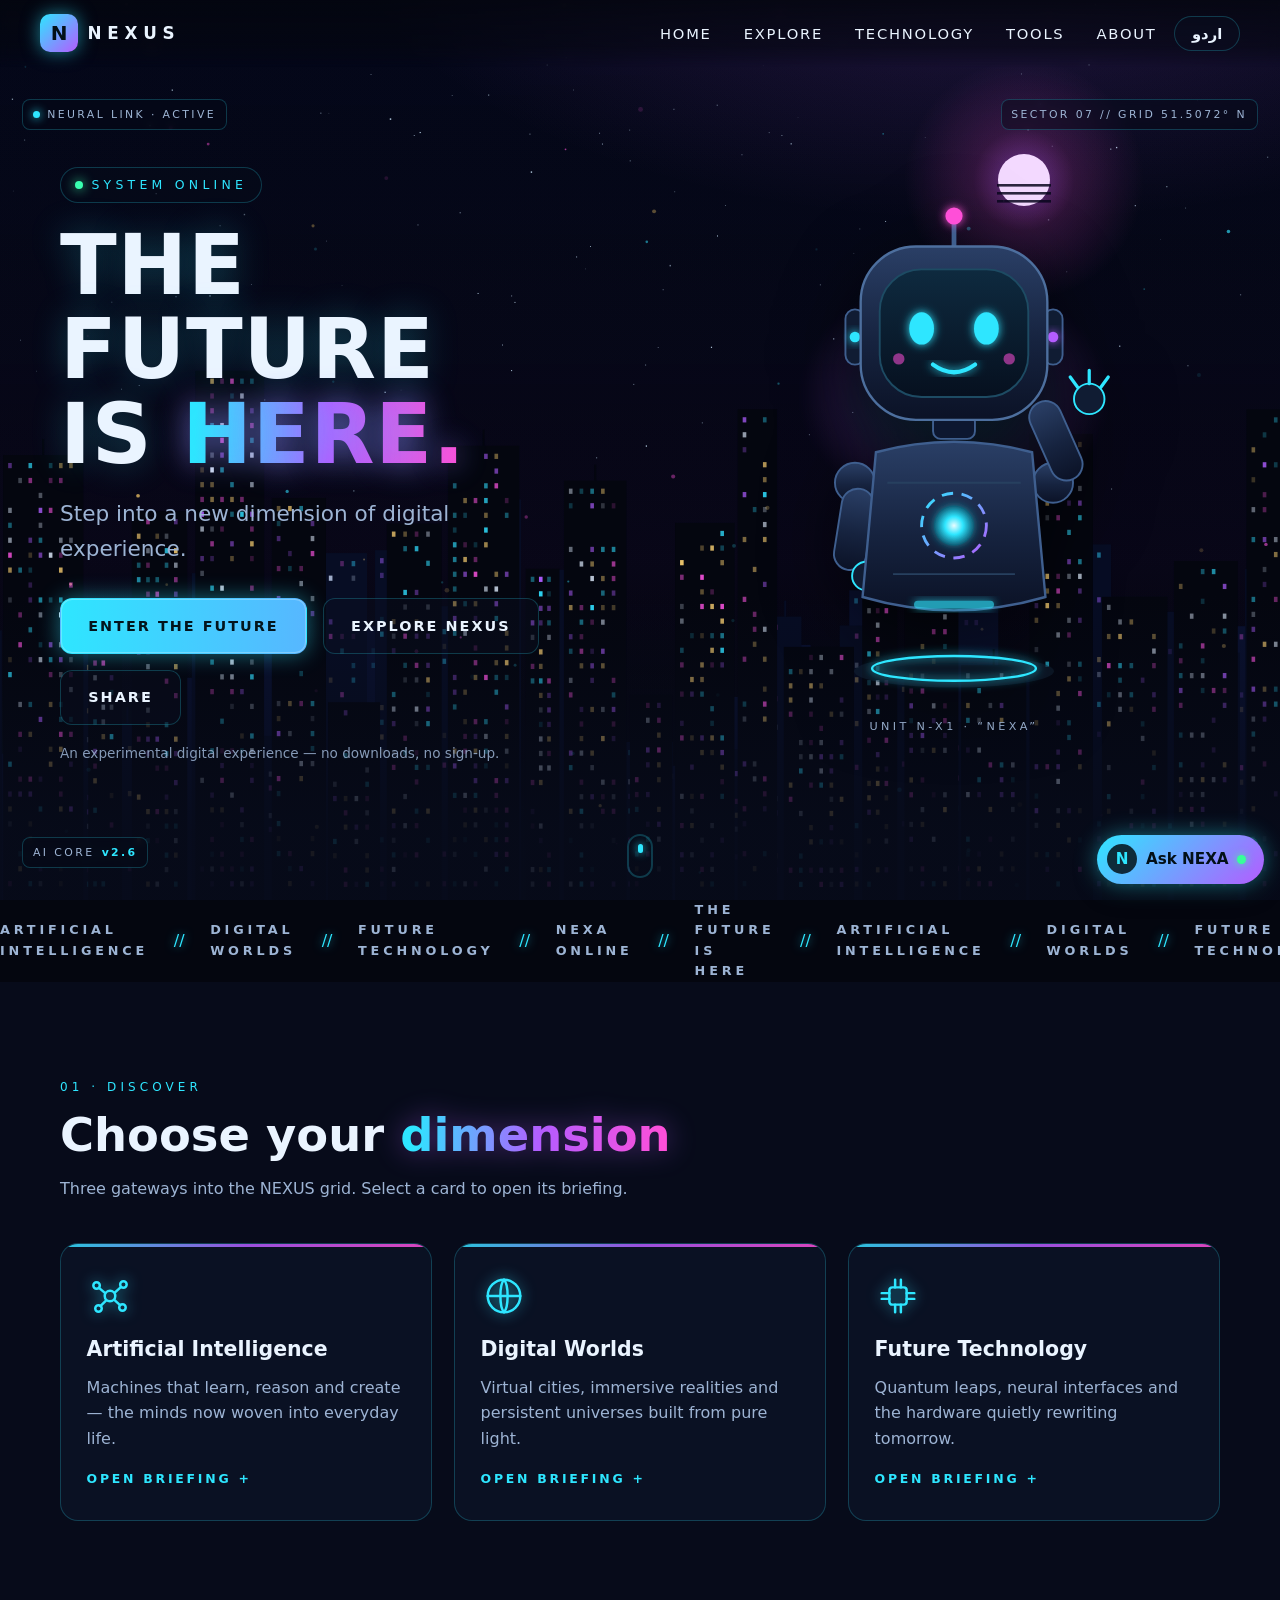
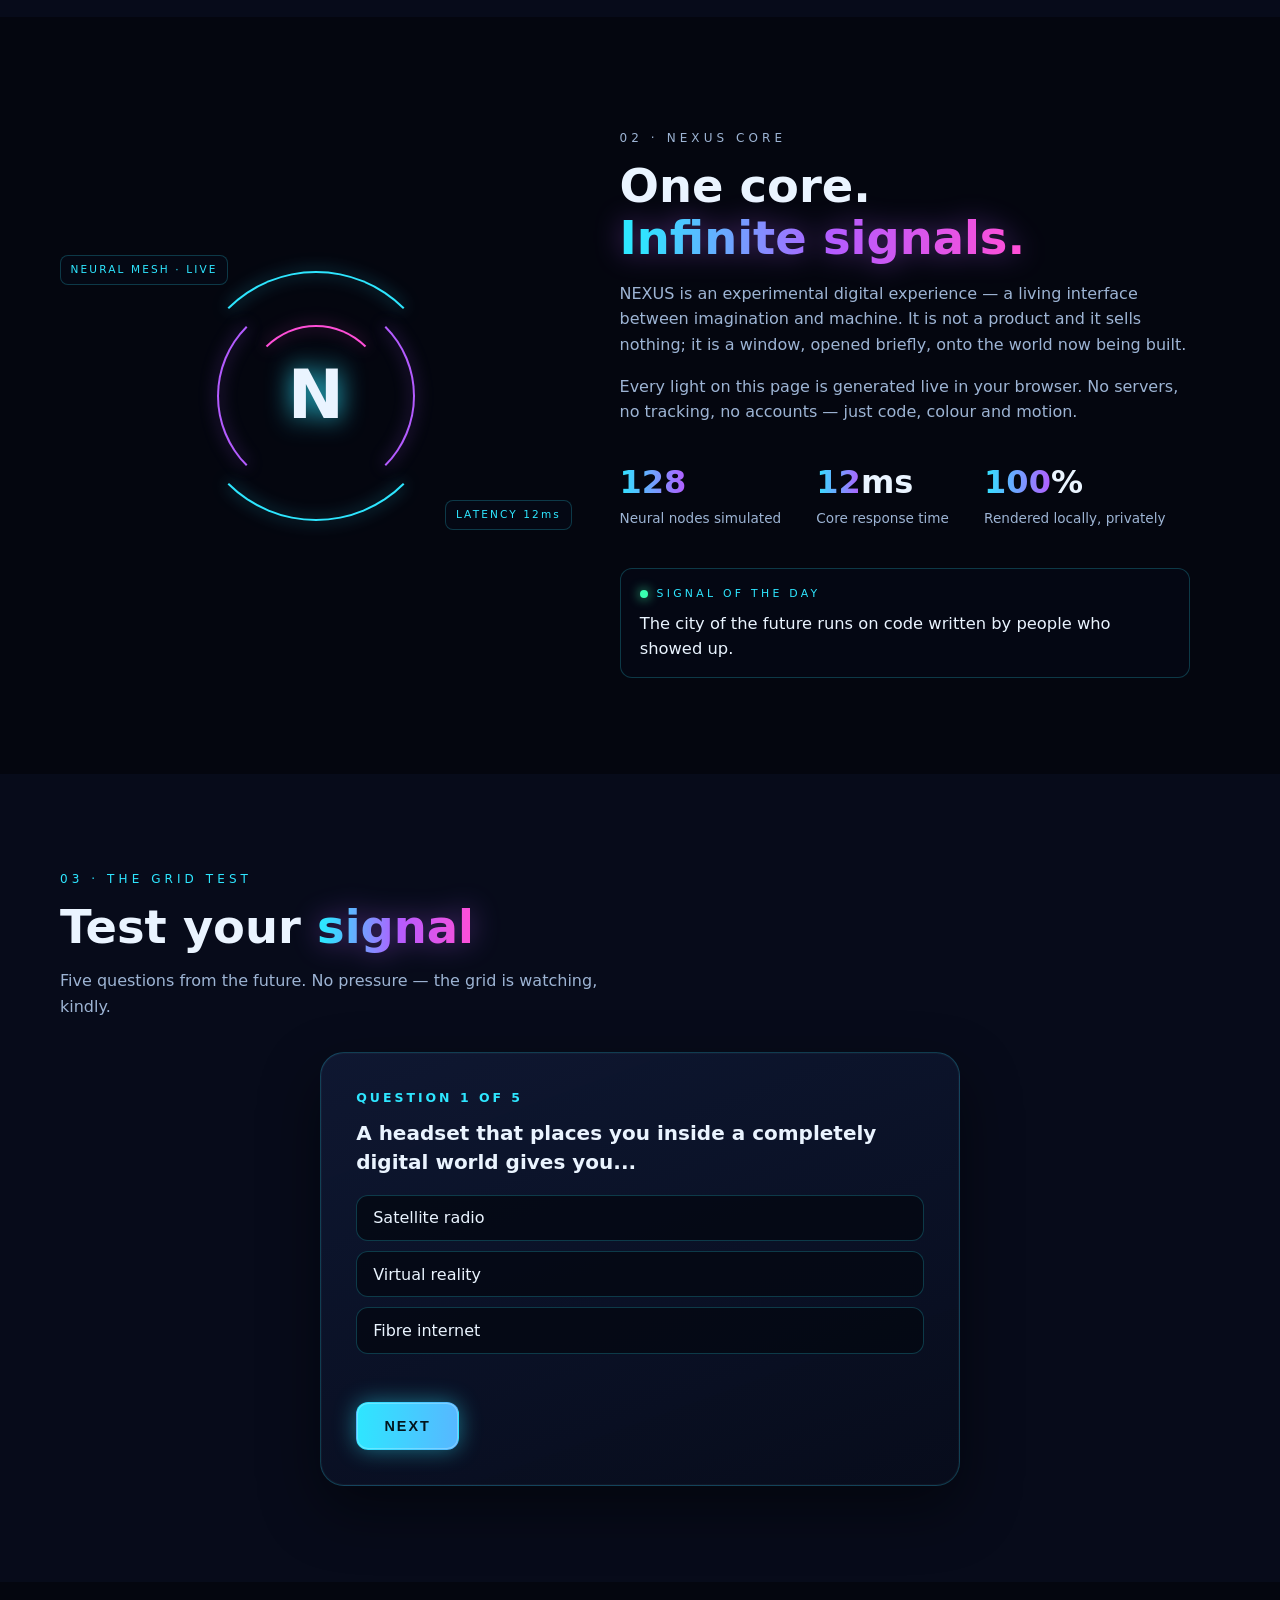
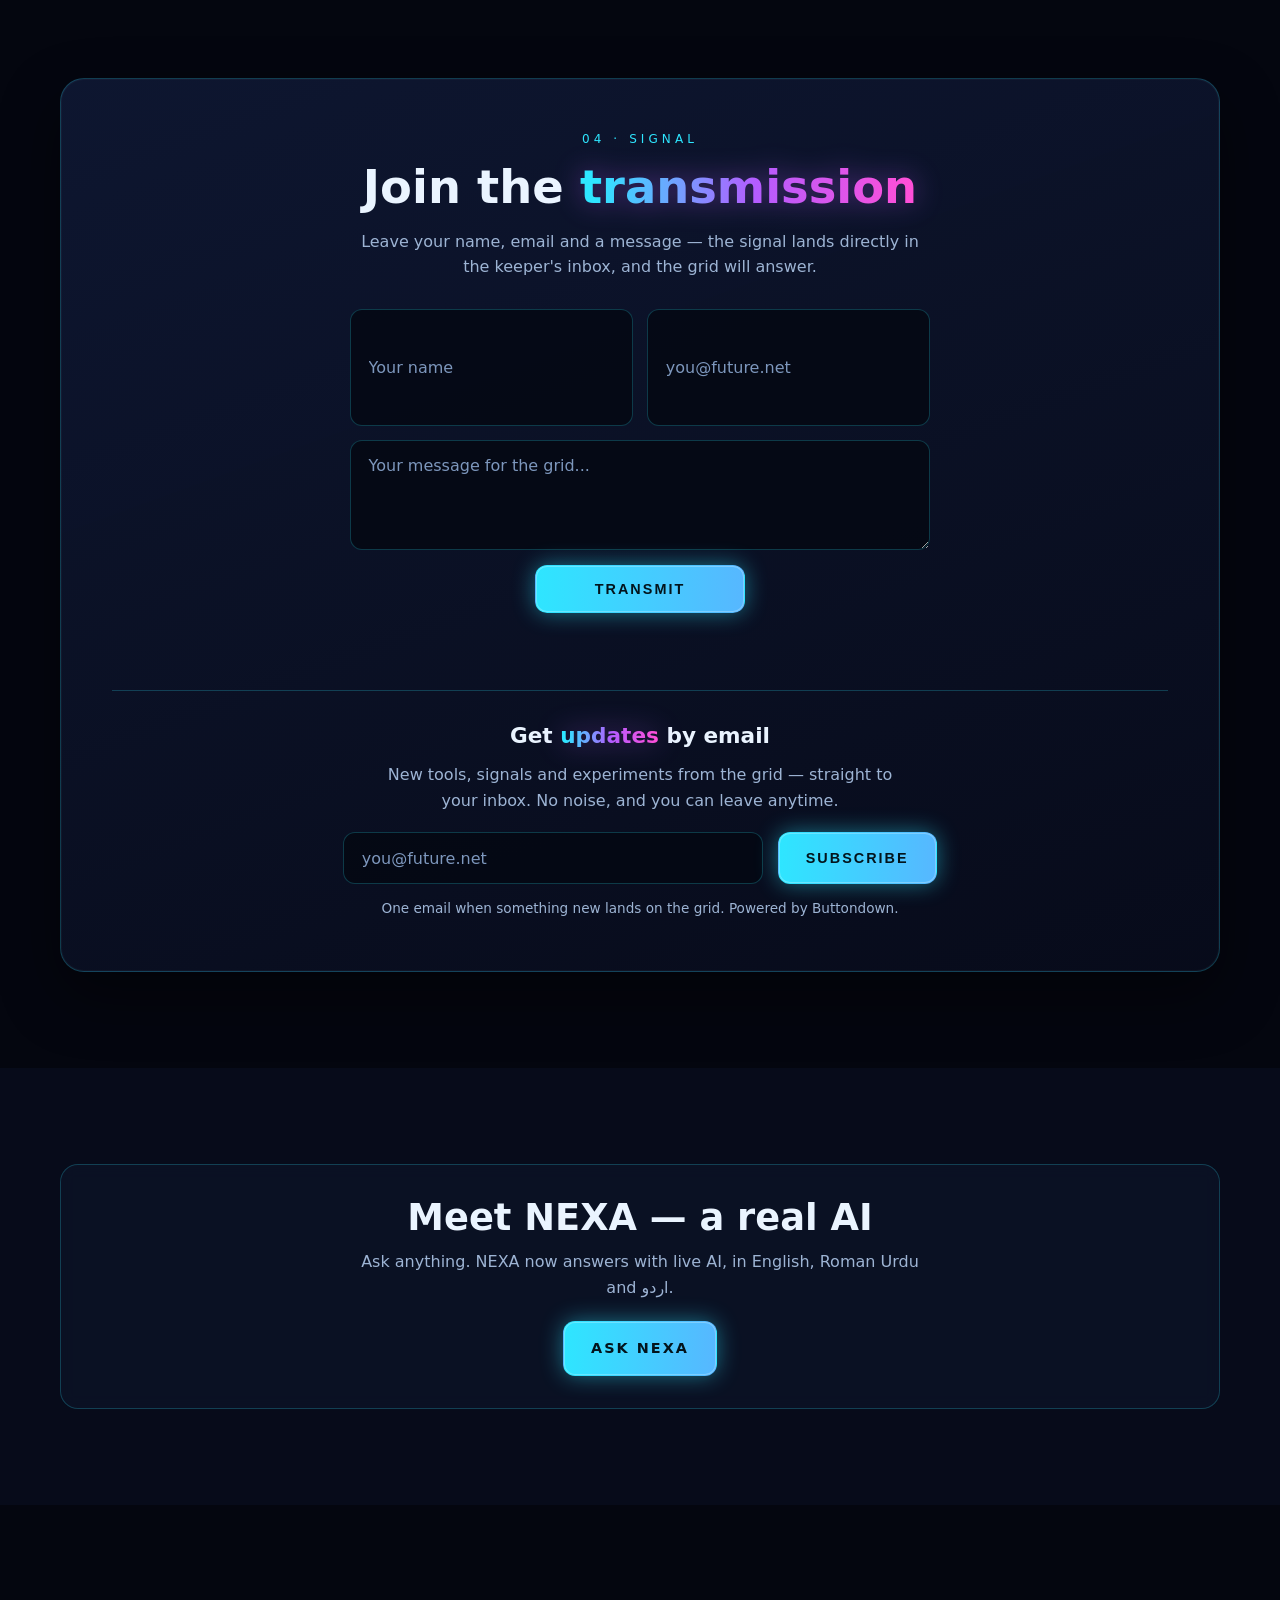
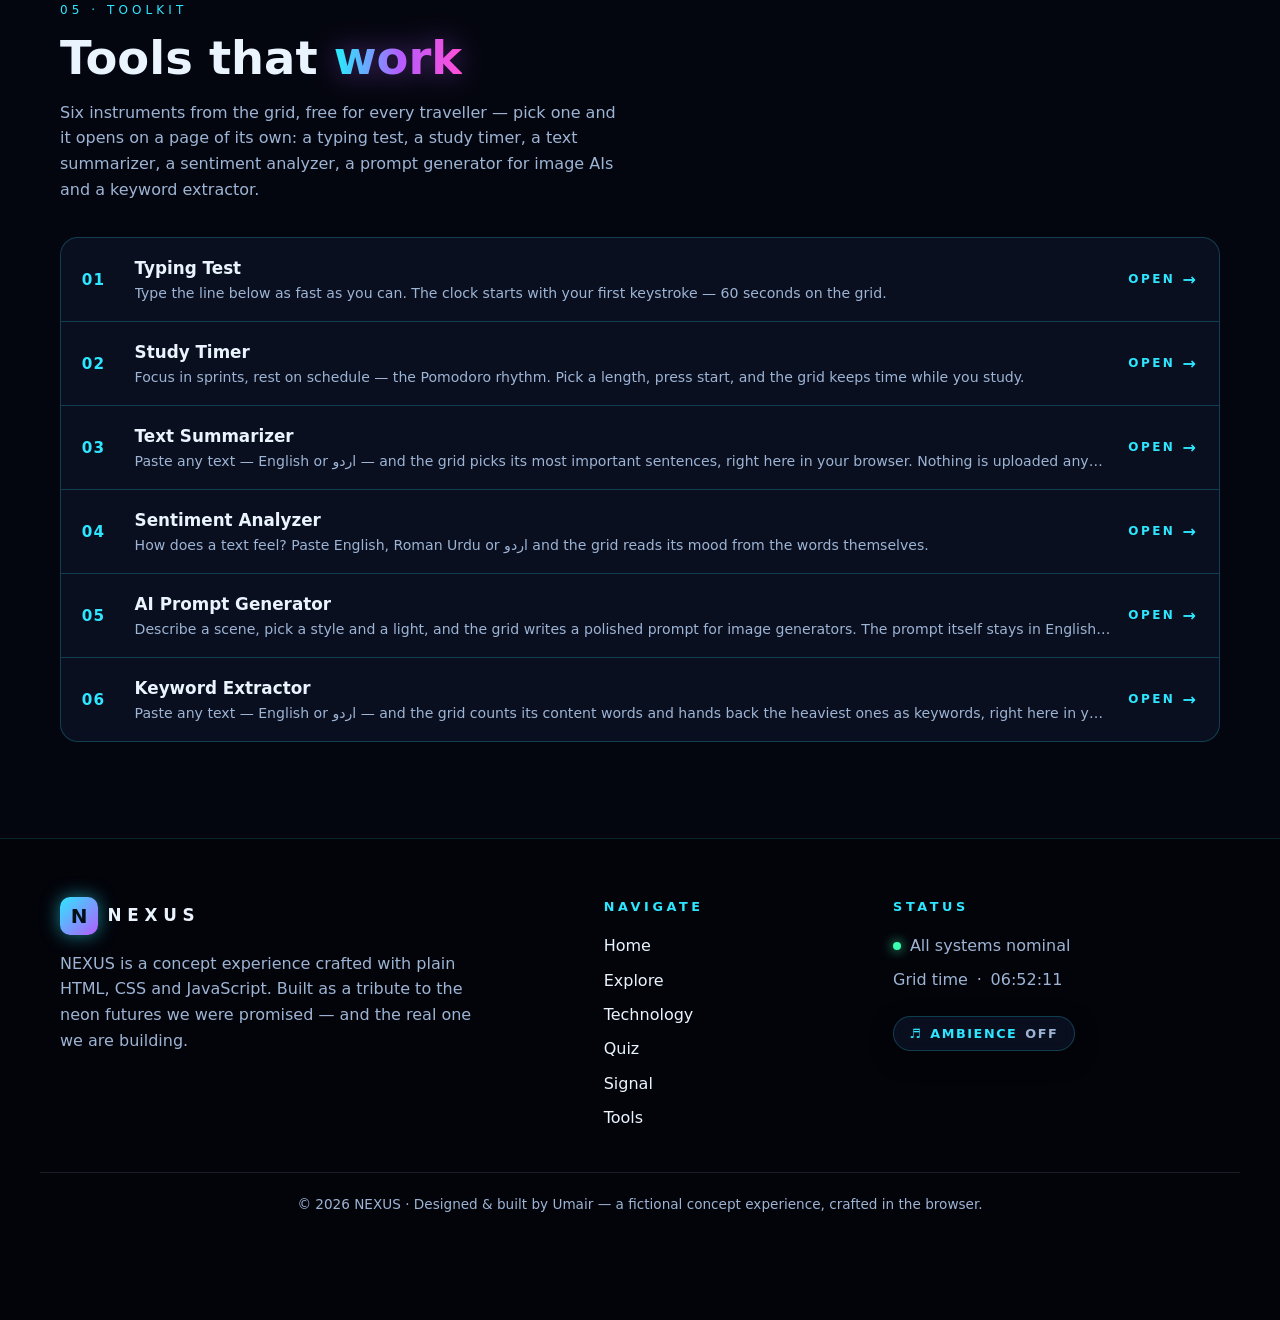
==== commit bb082071: "Asterisk list items render as bullets (v23)" ====
--- a/index.html
+++ b/index.html
@@ -22,7 +22,7 @@
 <link rel="canonical" href="https://ummiunoffical-coder.github.io/nexus/">
 <meta name="robots" content="index, follow">
 <link rel="icon" href="data:image/svg+xml,%3Csvg xmlns='http://www.w3.org/2000/svg' viewBox='0 0 32 32'%3E%3Crect width='32' height='32' rx='7' fill='%23050814'/%3E%3Cpath d='M9 23V9l14 14V9' stroke='%232ee6ff' stroke-width='3.4' fill='none' stroke-linecap='round' stroke-linejoin='round'/%3E%3C/svg%3E">
-<link rel="stylesheet" href="style.css?v=20261115-22">
+<link rel="stylesheet" href="style.css?v=20261115-23">
 </head>
 <body>
 
@@ -636,6 +636,6 @@
   </button>
 </div>
 
-<script src="script.js?v=20261115-22"></script>
+<script src="script.js?v=20261115-23"></script>
 </body>
 </html>
